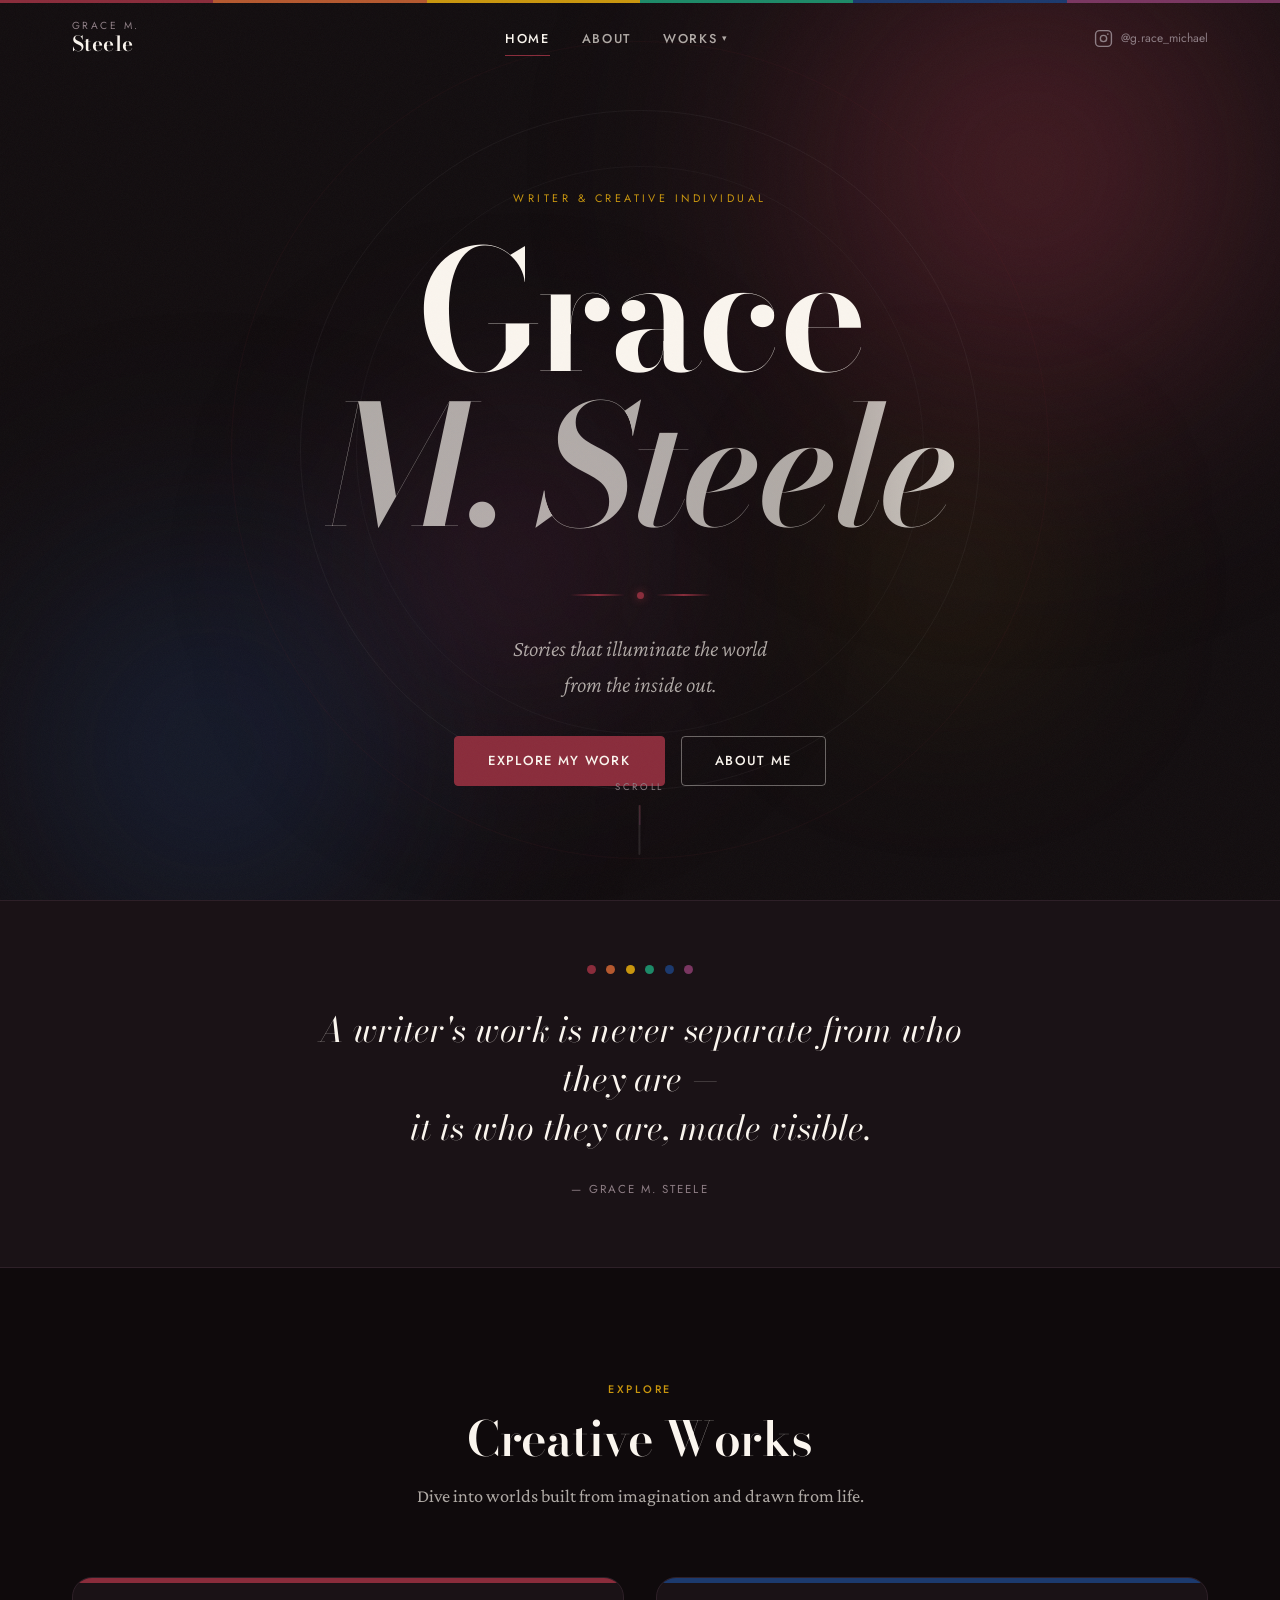
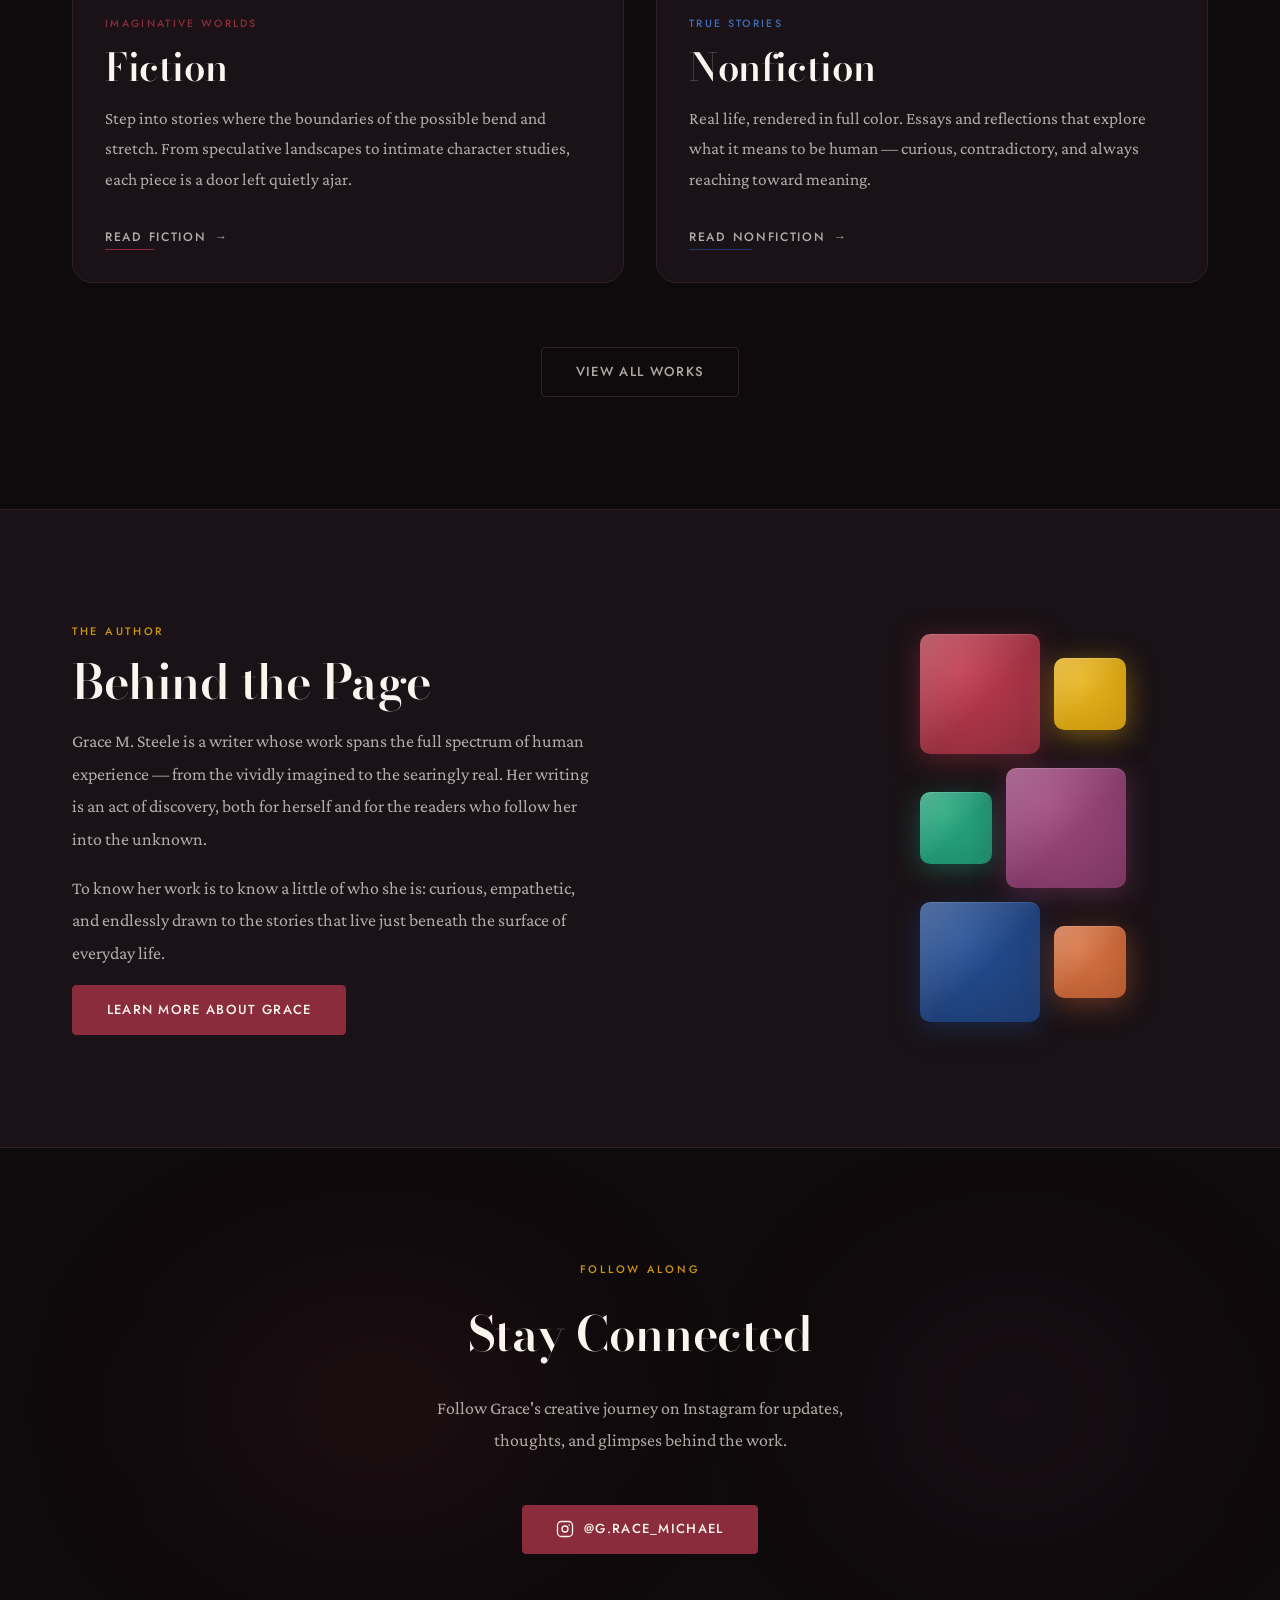
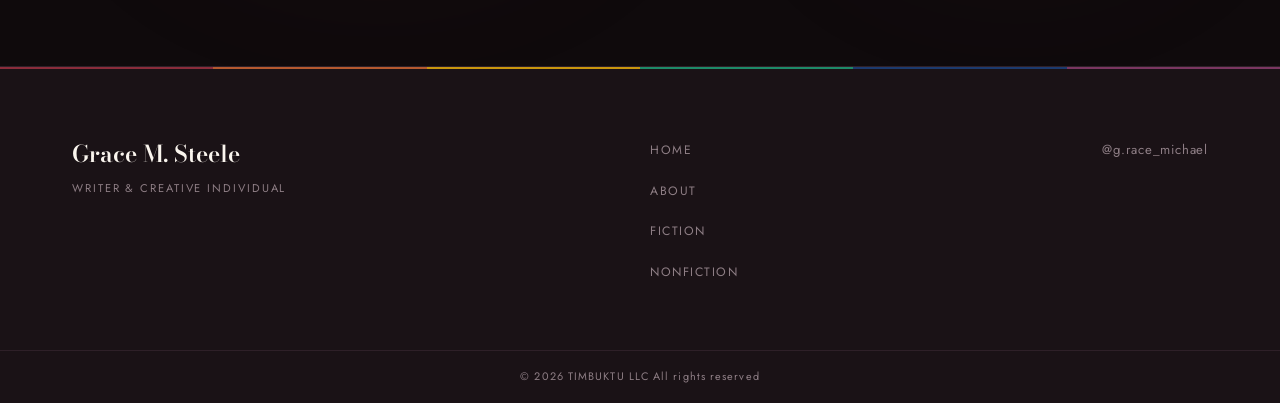
==== index.html @ aa3e2874 "Create color scheme and placeholder text" ====
<!DOCTYPE html>
<html lang="en">
<head>
  <meta charset="UTF-8">
  <meta name="viewport" content="width=device-width, initial-scale=1.0">
  <meta name="description" content="Grace M. Steele — Writer, creative individual, and storyteller. Explore fiction, nonfiction, and creative works.">
  <title>Grace M. Steele</title>

  <!-- ── Scrollbar removal (JS — per project spec) ──────────────── -->
  <script>
    (function () {
      var s = document.createElement('style');
      s.textContent =
        'html{-ms-overflow-style:none;scrollbar-width:none;overflow-y:scroll;}' +
        'html::-webkit-scrollbar{display:none;width:0;height:0;}';
      document.head.appendChild(s);
    }());
  </script>

  <!-- Google Fonts -->
  <link rel="preconnect" href="https://fonts.googleapis.com">
  <link rel="preconnect" href="https://fonts.gstatic.com" crossorigin>
  <link href="https://fonts.googleapis.com/css2?family=Bodoni+Moda:ital,opsz,wght@0,6..96,400;0,6..96,600;0,6..96,700;1,6..96,400;1,6..96,600&family=Crimson+Pro:ital,wght@0,300;0,400;0,600;1,300;1,400;1,600&family=Jost:wght@300;400;500;600&display=swap" rel="stylesheet">

  <!-- Stylesheet -->
  <link rel="stylesheet" href="assets/css/index.css">
</head>
<body>

  <!-- ============================================================
       PAGE-LEVEL DECORATIVE OVERLAYS
       ============================================================ -->

  <!-- Film grain — fixed, sits above all content at near-zero opacity -->
  <div class="site-grain" aria-hidden="true"></div>

  <!-- Six-stripe gem colour band pinned to top of viewport -->
  <div class="site-gem-band" aria-hidden="true">
    <span class="site-gem-band__stripe site-gem-band__stripe--wine"></span>
    <span class="site-gem-band__stripe site-gem-band__stripe--sienna"></span>
    <span class="site-gem-band__stripe site-gem-band__stripe--mustard"></span>
    <span class="site-gem-band__stripe site-gem-band__stripe--jade"></span>
    <span class="site-gem-band__stripe site-gem-band__stripe--navy"></span>
    <span class="site-gem-band__stripe site-gem-band__stripe--plum"></span>
  </div>


  <!-- ============================================================
       SITE HEADER / NAVIGATION
       ============================================================ -->
  <header class="site-header" id="site-header">
    <nav class="nav" id="main-nav" aria-label="Main navigation">

      <div class="nav__logo">
        <a href="index.html" class="nav__logo-link" aria-label="Grace M. Steele — Home">
          <span class="nav__logo-first">Grace M.</span>
          <span class="nav__logo-last">Steele</span>
        </a>
      </div>

      <ul class="nav__menu" id="nav-menu" role="list">

        <li class="nav__item">
          <a href="index.html" class="nav__link nav__link--active" aria-current="page">Home</a>
        </li>

        <li class="nav__item">
          <a href="pages/about.html" class="nav__link">About</a>
        </li>

        <li class="nav__item nav__item--has-dropdown">
          <a href="pages/portfolio.html" class="nav__link nav__link--has-arrow">
            Works
            <span class="nav__dropdown-caret" aria-hidden="true">&#9662;</span>
          </a>
          <ul class="nav__dropdown" id="nav-dropdown-works" role="list" aria-label="Works submenu">
            <li class="nav__dropdown-item">
              <a href="pages/portfolio/fiction.html" class="nav__dropdown-link">Fiction</a>
            </li>
            <li class="nav__dropdown-item">
              <a href="pages/portfolio/nonfiction.html" class="nav__dropdown-link">Nonfiction</a>
            </li>
          </ul>
        </li>

      </ul>

      <div class="nav__utility">
        <a href="https://instagram.com/g.race_michael"
           class="nav__social-link"
           target="_blank"
           rel="noopener noreferrer"
           aria-label="Follow Grace on Instagram">
          <svg class="nav__social-icon" xmlns="http://www.w3.org/2000/svg" viewBox="0 0 24 24" fill="none" stroke="currentColor" stroke-width="1.75" stroke-linecap="round" stroke-linejoin="round" aria-hidden="true" width="19" height="19">
            <rect x="2" y="2" width="20" height="20" rx="5" ry="5"/>
            <circle cx="12" cy="12" r="4"/>
            <circle cx="17.5" cy="6.5" r="1" fill="currentColor" stroke="none"/>
          </svg>
          <span class="nav__social-label">@g.race_michael</span>
        </a>
      </div>

    </nav>
  </header>


  <!-- ============================================================
       MAIN CONTENT
       ============================================================ -->
  <main class="site-main" id="site-main">


    <!-- ----------------------------------------------------------------
         HERO SECTION
         ---------------------------------------------------------------- -->
    <section class="hero" id="hero" aria-labelledby="hero-title">

      <!-- Atmospheric colour blobs — animated independently -->
      <div class="hero__blob hero__blob--wine"    aria-hidden="true"></div>
      <div class="hero__blob hero__blob--navy"    aria-hidden="true"></div>
      <div class="hero__blob hero__blob--plum"    aria-hidden="true"></div>
      <div class="hero__blob hero__blob--mustard" aria-hidden="true"></div>

      <!-- Concentric decorative ring -->
      <div class="hero__ring"  aria-hidden="true"></div>

      <!-- Noise texture overlay -->
      <div class="hero__noise" aria-hidden="true"></div>

      <!-- Content — staggered entrance animation -->
      <div class="hero__content">
        <p class="hero__eyebrow">Writer &amp; Creative Individual</p>

        <h1 class="hero__title" id="hero-title">
          <span class="hero__title-line hero__title-name">Grace</span>
          <span class="hero__title-line hero__title-initials"><em>M. Steele</em></span>
        </h1>

        <div class="hero__rule" aria-hidden="true">
          <span class="hero__rule-line"></span>
          <span class="hero__rule-gem"></span>
          <span class="hero__rule-line"></span>
        </div>

        <p class="hero__tagline">
          Stories that illuminate the world<br>
          from the inside&nbsp;out.
        </p>

        <div class="hero__cta-group">
          <a href="pages/portfolio.html" class="btn btn--primary">Explore My Work</a>
          <a href="pages/about.html"     class="btn btn--outline">About Me</a>
        </div>
      </div>

      <!-- Scroll indicator -->
      <div class="hero__scroll" aria-hidden="true">
        <span class="hero__scroll-label">Scroll</span>
        <div class="hero__scroll-track">
          <div class="hero__scroll-thumb"></div>
        </div>
      </div>

    </section>


    <!-- ----------------------------------------------------------------
         STATEMENT SECTION
         ---------------------------------------------------------------- -->
    <section class="section section--statement" id="section-statement" aria-labelledby="statement-quote">
      <div class="section__inner">

        <div class="statement__gem-row" aria-hidden="true">
          <span class="statement__gem statement__gem--wine"></span>
          <span class="statement__gem statement__gem--sienna"></span>
          <span class="statement__gem statement__gem--mustard"></span>
          <span class="statement__gem statement__gem--jade"></span>
          <span class="statement__gem statement__gem--navy"></span>
          <span class="statement__gem statement__gem--plum"></span>
        </div>

        <blockquote class="statement__quote" id="statement-quote">
          <p class="statement__quote-text">
            A writer's work is never separate from who they are —<br>
            it is who they are, made&nbsp;visible.
          </p>
          <cite class="statement__quote-cite">— Grace M. Steele</cite>
        </blockquote>

      </div>
    </section>


    <!-- ----------------------------------------------------------------
         FEATURED WORKS SECTION
         ---------------------------------------------------------------- -->
    <section class="section section--works" id="section-works" aria-labelledby="works-heading">
      <div class="section__inner">

        <header class="section__header">
          <span class="section__eyebrow">Explore</span>
          <h2 class="section__title" id="works-heading">Creative Works</h2>
          <p class="section__subtitle">
            Dive into worlds built from imagination and drawn from&nbsp;life.
          </p>
        </header>

        <div class="works__grid" id="works-grid">

          <article class="works__card works__card--fiction" id="works-card-fiction">
            <div class="works__card-color-bar" aria-hidden="true"></div>
            <div class="works__card-glow"      aria-hidden="true"></div>
            <div class="works__card-body">
              <span class="works__card-eyebrow">Imaginative Worlds</span>
              <h3 class="works__card-title">Fiction</h3>
              <p class="works__card-desc">
                Step into stories where the boundaries of the possible bend and stretch. From speculative landscapes to intimate character studies, each piece is a door left quietly&nbsp;ajar.
              </p>
              <a href="pages/portfolio/fiction.html" class="works__card-cta">
                Read Fiction <span class="works__card-arrow" aria-hidden="true">&rarr;</span>
              </a>
            </div>
          </article>

          <article class="works__card works__card--nonfiction" id="works-card-nonfiction">
            <div class="works__card-color-bar" aria-hidden="true"></div>
            <div class="works__card-glow"      aria-hidden="true"></div>
            <div class="works__card-body">
              <span class="works__card-eyebrow">True Stories</span>
              <h3 class="works__card-title">Nonfiction</h3>
              <p class="works__card-desc">
                Real life, rendered in full color. Essays and reflections that explore what it means to be human — curious, contradictory, and always reaching toward&nbsp;meaning.
              </p>
              <a href="pages/portfolio/nonfiction.html" class="works__card-cta">
                Read Nonfiction <span class="works__card-arrow" aria-hidden="true">&rarr;</span>
              </a>
            </div>
          </article>

        </div><!-- /.works__grid -->

        <div class="works__footer">
          <a href="pages/portfolio.html" class="btn btn--ghost">View All Works</a>
        </div>

      </div>
    </section>


    <!-- ----------------------------------------------------------------
         ABOUT PREVIEW SECTION
         ---------------------------------------------------------------- -->
    <section class="section section--about-preview" id="section-about-preview" aria-labelledby="about-preview-heading">
      <div class="section__inner section__inner--split">

        <div class="about-preview__text">
          <span class="section__eyebrow">The Author</span>
          <h2 class="section__title" id="about-preview-heading">Behind the&nbsp;Page</h2>
          <p class="about-preview__body">
            Grace M. Steele is a writer whose work spans the full spectrum of human experience — from the vividly imagined to the searingly real. Her writing is an act of discovery, both for herself and for the readers who follow her into the unknown.
          </p>
          <p class="about-preview__body">
            To know her work is to know a little of who she is: curious, empathetic, and endlessly drawn to the stories that live just beneath the surface of everyday&nbsp;life.
          </p>
          <a href="pages/about.html" class="btn btn--primary">Learn More About Grace</a>
        </div>

        <div class="about-preview__visual" aria-hidden="true">
          <div class="gem-mosaic" id="gem-mosaic">
            <div class="gem-mosaic__row">
              <div class="gem gem--wine    gem--large"></div>
              <div class="gem gem--mustard gem--small"></div>
            </div>
            <div class="gem-mosaic__row">
              <div class="gem gem--jade    gem--small"></div>
              <div class="gem gem--plum   gem--large"></div>
            </div>
            <div class="gem-mosaic__row">
              <div class="gem gem--navy   gem--large"></div>
              <div class="gem gem--sienna gem--small"></div>
            </div>
          </div>
        </div>

      </div>
    </section>


    <!-- ----------------------------------------------------------------
         CONNECT / SOCIAL SECTION
         ---------------------------------------------------------------- -->
    <section class="section section--connect" id="section-connect" aria-labelledby="connect-heading">

      <div class="connect__glow connect__glow--a" aria-hidden="true"></div>
      <div class="connect__glow connect__glow--b" aria-hidden="true"></div>

      <div class="section__inner section__inner--centered">
        <span class="section__eyebrow">Follow Along</span>
        <h2 class="section__title" id="connect-heading">Stay Connected</h2>
        <p class="connect__body">
          Follow Grace's creative journey on Instagram for updates, thoughts, and glimpses behind the work.
        </p>
        <a href="https://instagram.com/g.race_michael"
           class="btn btn--primary btn--with-icon"
           target="_blank"
           rel="noopener noreferrer">
          <svg class="btn__icon" xmlns="http://www.w3.org/2000/svg" viewBox="0 0 24 24" fill="none" stroke="currentColor" stroke-width="1.75" stroke-linecap="round" stroke-linejoin="round" aria-hidden="true" width="18" height="18">
            <rect x="2" y="2" width="20" height="20" rx="5" ry="5"/>
            <circle cx="12" cy="12" r="4"/>
            <circle cx="17.5" cy="6.5" r="1" fill="currentColor" stroke="none"/>
          </svg>
          @g.race_michael
        </a>
      </div>

    </section>


  </main><!-- /#site-main -->


  <!-- ============================================================
       SITE FOOTER
       ============================================================ -->
  <footer class="site-footer" id="site-footer">

    <!-- Mirrored gem band at footer top -->
    <div class="footer__gem-band" aria-hidden="true">
      <span class="footer__gem-stripe footer__gem-stripe--wine"></span>
      <span class="footer__gem-stripe footer__gem-stripe--sienna"></span>
      <span class="footer__gem-stripe footer__gem-stripe--mustard"></span>
      <span class="footer__gem-stripe footer__gem-stripe--jade"></span>
      <span class="footer__gem-stripe footer__gem-stripe--navy"></span>
      <span class="footer__gem-stripe footer__gem-stripe--plum"></span>
    </div>

    <div class="footer__inner">

      <div class="footer__brand">
        <p class="footer__name">Grace M. Steele</p>
        <p class="footer__descriptor">Writer &amp; Creative Individual</p>
      </div>

      <nav class="footer__nav" aria-label="Footer navigation">
        <ul class="footer__nav-list" role="list">
          <li class="footer__nav-item"><a href="index.html"                      class="footer__nav-link">Home</a></li>
          <li class="footer__nav-item"><a href="pages/about.html"                class="footer__nav-link">About</a></li>
          <li class="footer__nav-item"><a href="pages/portfolio/fiction.html"    class="footer__nav-link">Fiction</a></li>
          <li class="footer__nav-item"><a href="pages/portfolio/nonfiction.html" class="footer__nav-link">Nonfiction</a></li>
        </ul>
      </nav>

      <div class="footer__social">
        <a href="https://instagram.com/g.race_michael"
           class="footer__social-link"
           target="_blank"
           rel="noopener noreferrer"
           aria-label="Grace on Instagram">
          @g.race_michael
        </a>
      </div>

    </div><!-- /.footer__inner -->

    <div class="footer__bottom">
      <p class="footer__copyright">&copy; 2026 TIMBUKTU LLC All rights reserved</p>
    </div>

  </footer>


</body>
</html>
---- assets/css/index.css ----
/* ================================================================
   GRACE M. STEELE — index.css
   Enhanced Homepage Stylesheet
   ─────────────────────────────────────────────────────────────────
   Structure:
     1.  Animatable CSS Custom Properties (@property)
     2.  Design Tokens (variables)
     3.  Reset & Base
     4.  Text Selection
     5.  Typography Scale
     6.  Buttons
     7.  Layout Utilities
     8.  Site Grain Overlay
     9.  Site Gem Band
    10.  Site Header & Navigation
    11.  Hero Section
    12.  Statement Section
    13.  Works Section
    14.  About Preview Section
    15.  Gem Mosaic
    16.  Connect Section
    17.  Site Footer
    18.  ── KEYFRAMES ──
    19.  Scroll-Driven Animations (@supports)
    20.  Responsive
   ================================================================ */


/* ================================================================
   1. ANIMATABLE CSS CUSTOM PROPERTIES
   ================================================================ */

@property --shimmer-pos {
  syntax: '<percentage>';
  initial-value: -80%;
  inherits: false;
}

@property --rule-w {
  syntax: '<percentage>';
  initial-value: 0%;
  inherits: false;
}


/* ================================================================
   2. DESIGN TOKENS
   ================================================================ */

:root {

  /* ── Gem palette ──────────────────────────────── */
  --color-wine:    #8A2C3B;
  --color-sienna:  #B5592F;
  --color-mustard: #C9960E;
  --color-jade:    #1D8A68;
  --color-navy:    #1C3A6E;
  --color-plum:    #7A3661;

  /* Lighter tints for glow/shimmer uses */
  --color-wine-light:    rgba(138, 44,  59, 0.35);
  --color-navy-light:    rgba(28,  58, 110, 0.30);
  --color-plum-light:    rgba(122, 54,  97, 0.20);
  --color-mustard-light: rgba(201,150,  14, 0.18);

  /* ── Neutrals ─────────────────────────────────── */
  --color-bg:         #0F0A0C;
  --color-surface:    #1A1216;
  --color-surface-2:  #231820;
  --color-border:     #2E2028;
  --color-white:      #FAF5EE;
  --color-white-dim:  rgba(250, 245, 238, 0.68);
  --color-muted:      #8E7E85;

  /* ── Typography ───────────────────────────────── */
  --font-display: 'Bodoni Moda', Georgia, serif;
  --font-body:    'Crimson Pro', Georgia, serif;
  --font-ui:      'Jost', 'Helvetica Neue', sans-serif;

  /* ── Spacing ──────────────────────────────────── */
  --space-xs:  0.5rem;
  --space-sm:  1rem;
  --space-md:  2rem;
  --space-lg:  4rem;
  --space-xl:  7rem;

  /* ── Layout ───────────────────────────────────── */
  --max-width:       1200px;
  --gem-band-h:      3px;
  --header-height:   72px;
  --header-offset:   calc(var(--header-height) + var(--gem-band-h));

  /* ── Easing ───────────────────────────────────── */
  --ease-out-expo:  cubic-bezier(0.16, 1, 0.3, 1);
  --ease-in-out:    cubic-bezier(0.4, 0, 0.2, 1);
  --ease-spring:    cubic-bezier(0.34, 1.56, 0.64, 1);

  /* ── Transitions ──────────────────────────────── */
  --t-fast:   0.18s var(--ease-in-out);
  --t-base:   0.30s var(--ease-in-out);
  --t-slow:   0.50s var(--ease-out-expo);

  /* ── Radius ───────────────────────────────────── */
  --radius-sm: 4px;
  --radius-md: 10px;
  --radius-lg: 20px;
}


/* ================================================================
   3. RESET & BASE
   ================================================================ */

*,
*::before,
*::after {
  box-sizing: border-box;
  margin: 0;
  padding: 0;
}

html {
  font-size: 16px;
  scroll-behavior: smooth;
  -webkit-font-smoothing: antialiased;
  -moz-osx-font-smoothing: grayscale;
}

body {
  background-color: var(--color-bg);
  color: var(--color-white);
  font-family: var(--font-body);
  font-size: 1.15rem;
  line-height: 1.72;
  overflow-x: hidden;
}

img, svg { display: block; max-width: 100%; }
a        { color: inherit; text-decoration: none; }
ul, ol   { list-style: none; }

/* Global focus ring */
:focus-visible {
  outline: 2px solid var(--color-mustard);
  outline-offset: 3px;
  border-radius: var(--radius-sm);
}


/* ================================================================
   4. TEXT SELECTION
   ================================================================ */

::selection {
  background-color: var(--color-wine);
  color: var(--color-white);
}
::-moz-selection {
  background-color: var(--color-wine);
  color: var(--color-white);
}


/* ================================================================
   5. TYPOGRAPHY SCALE
   ================================================================ */

h1, h2, h3, h4 {
  font-family: var(--font-display);
  font-weight: 600;
  line-height: 1.1;
  letter-spacing: -0.01em;
}

p { font-family: var(--font-body); line-height: 1.78; }
em, i { font-style: italic; }
cite  { font-style: normal; }


/* ================================================================
   6. BUTTONS
   ================================================================ */

.btn {
  display: inline-flex;
  align-items: center;
  gap: var(--space-xs);
  padding: 0.78rem 2.1rem;
  font-family: var(--font-ui);
  font-size: 0.82rem;
  font-weight: 500;
  letter-spacing: 0.1em;
  text-transform: uppercase;
  border: 1.5px solid transparent;
  border-radius: var(--radius-sm);
  position: relative;
  overflow: hidden;
  cursor: pointer;
  transition:
    background-color var(--t-fast),
    border-color     var(--t-fast),
    color            var(--t-fast),
    transform        var(--t-fast),
    box-shadow       var(--t-base);
}

/* Shimmer sweep on all buttons */
.btn::after {
  content: '';
  position: absolute;
  inset: 0;
  background: linear-gradient(
    105deg,
    transparent 35%,
    rgba(255, 255, 255, 0.14) 50%,
    transparent 65%
  );
  transform: translateX(-100%);
  transition: transform 0.55s var(--ease-out-expo);
}

.btn:hover::after { transform: translateX(100%); }
.btn:hover        { transform: translateY(-2px); }

/* Primary */
.btn--primary {
  background-color: var(--color-wine);
  border-color:     var(--color-wine);
  color:            var(--color-white);
}
.btn--primary:hover {
  background-color: #a0333f;
  border-color:     #a0333f;
  box-shadow: 0 8px 28px rgba(138, 44, 59, 0.55), 0 0 0 1px rgba(138,44,59,0.2);
}

/* Outline */
.btn--outline {
  background-color: transparent;
  border-color:     rgba(250, 245, 238, 0.38);
  color:            var(--color-white);
}
.btn--outline:hover {
  background-color: rgba(250, 245, 238, 0.06);
  border-color:     var(--color-white);
  box-shadow: 0 0 0 1px rgba(250,245,238,0.1);
}

/* Ghost */
.btn--ghost {
  background-color: transparent;
  border-color:     var(--color-border);
  color:            var(--color-white-dim);
}
.btn--ghost:hover {
  border-color:     var(--color-muted);
  color:            var(--color-white);
  background-color: rgba(250, 245, 238, 0.03);
}

.btn--with-icon { gap: 0.6rem; }
.btn__icon      { flex-shrink: 0; }


/* ================================================================
   7. LAYOUT UTILITIES
   ================================================================ */

.section        { padding: var(--space-xl) 0; }
.section__inner {
  width: 100%;
  max-width: var(--max-width);
  margin: 0 auto;
  padding: 0 var(--space-md);
}

.section__inner--split {
  display: flex;
  flex-direction: row;
  align-items: center;
  gap: var(--space-lg);
}

.section__inner--centered {
  display: flex;
  flex-direction: column;
  align-items: center;
  text-align: center;
}

.section__header {
  display: flex;
  flex-direction: column;
  align-items: center;
  text-align: center;
  margin-bottom: var(--space-lg);
}

.section__eyebrow {
  display: block;
  font-family: var(--font-ui);
  font-size: 0.68rem;
  font-weight: 500;
  letter-spacing: 0.25em;
  text-transform: uppercase;
  color: var(--color-mustard);
  margin-bottom: 0.85rem;
}

.section__title {
  font-family: var(--font-display);
  font-size: clamp(2rem, 4vw, 3rem);
  font-weight: 600;
  color: var(--color-white);
  margin-bottom: var(--space-sm);
}

.section__subtitle {
  font-family: var(--font-body);
  font-size: 1.15rem;
  color: var(--color-white-dim);
  max-width: 48ch;
  line-height: 1.7;
}


/* ================================================================
   8. SITE GRAIN OVERLAY
   ================================================================ */

.site-grain {
  position: fixed;
  inset: 0;
  z-index: 9999;
  pointer-events: none;
  background-image: url("data:image/svg+xml,%3Csvg viewBox='0 0 256 256' xmlns='http://www.w3.org/2000/svg'%3E%3Cfilter id='n'%3E%3CfeTurbulence type='fractalNoise' baseFrequency='0.85' numOctaves='4' stitchTiles='stitch'/%3E%3C/filter%3E%3Crect width='100%25' height='100%25' filter='url(%23n)' opacity='1'/%3E%3C/svg%3E");
  background-size: 200px 200px;
  opacity: 0.028;
  animation: grain-shift 0.12s steps(1) infinite;
}

@keyframes grain-shift {
  0%  { background-position: 0px   0px;   }
  10% { background-position: -50px -80px; }
  20% { background-position: 40px  -30px; }
  30% { background-position: -30px 60px;  }
  40% { background-position: 70px  40px;  }
  50% { background-position: -60px 20px;  }
  60% { background-position: 30px  -70px; }
  70% { background-position: -20px 80px;  }
  80% { background-position: 50px  -10px; }
  90% { background-position: -40px -50px; }
}


/* ================================================================
   9. SITE GEM BAND
   ================================================================ */

.site-gem-band {
  position: fixed;
  top: 0;
  left: 0;
  right: 0;
  height: var(--gem-band-h);
  display: flex;
  flex-direction: row;
  z-index: 1000;
  overflow: hidden;
}

.site-gem-band__stripe {
  display: block;
  flex: 1 1 0;
  height: 100%;
  transition: flex var(--t-base);
}

/* Each stripe brightens in turn via staggered animation */
.site-gem-band__stripe--wine    { background-color: var(--color-wine);    animation: stripe-pulse 9s ease-in-out 0.0s infinite; }
.site-gem-band__stripe--sienna  { background-color: var(--color-sienna);  animation: stripe-pulse 9s ease-in-out 1.5s infinite; }
.site-gem-band__stripe--mustard { background-color: var(--color-mustard); animation: stripe-pulse 9s ease-in-out 3.0s infinite; }
.site-gem-band__stripe--jade    { background-color: var(--color-jade);    animation: stripe-pulse 9s ease-in-out 4.5s infinite; }
.site-gem-band__stripe--navy    { background-color: var(--color-navy);    animation: stripe-pulse 9s ease-in-out 6.0s infinite; }
.site-gem-band__stripe--plum    { background-color: var(--color-plum);    animation: stripe-pulse 9s ease-in-out 7.5s infinite; }

@keyframes stripe-pulse {
  0%, 60%, 100% { filter: brightness(1);   flex-grow: 1;   }
  30%            { filter: brightness(1.7); flex-grow: 1.4; }
}


/* ================================================================
   10. SITE HEADER & NAVIGATION
   ================================================================ */

.site-header {
  position: fixed;
  top: var(--gem-band-h);
  left: 0;
  right: 0;
  z-index: 900;
  height: var(--header-height);
  /* Starts transparent — fills in on scroll via scroll-driven animation */
  background-color: transparent;
  border-bottom: 1px solid transparent;
  transition:
    background-color var(--t-base),
    border-color     var(--t-base),
    backdrop-filter  var(--t-base);
}

/* ── Nav flex container ─────────────── */
.nav {
  display: flex;
  flex-direction: row;
  align-items: center;
  justify-content: space-between;
  height: 100%;
  max-width: var(--max-width);
  margin: 0 auto;
  padding: 0 var(--space-md);
  gap: var(--space-md);
}

/* ── Logo ───────────────────────────── */
.nav__logo      { flex-shrink: 0; }
.nav__logo-link {
  display: flex;
  flex-direction: column;
  line-height: 1.2;
}

.nav__logo-first {
  font-family: var(--font-ui);
  font-size: 0.64rem;
  font-weight: 400;
  letter-spacing: 0.24em;
  text-transform: uppercase;
  color: var(--color-muted);
  transition: color var(--t-fast);
}

.nav__logo-last {
  font-family: var(--font-display);
  font-size: 1.3rem;
  font-weight: 600;
  color: var(--color-white);
  letter-spacing: 0.02em;
  transition: color var(--t-fast);
}

.nav__logo-link:hover .nav__logo-first,
.nav__logo-link:hover .nav__logo-last {
  color: var(--color-wine);
}

/* ── Menu ───────────────────────────── */
.nav__menu {
  display: flex;
  flex-direction: row;
  align-items: center;
  gap: var(--space-md);
}

.nav__item { position: relative; }

.nav__link {
  display: flex;
  align-items: center;
  gap: 0.3rem;
  font-family: var(--font-ui);
  font-size: 0.8rem;
  font-weight: 500;
  letter-spacing: 0.13em;
  text-transform: uppercase;
  color: var(--color-white-dim);
  padding: 0.3rem 0;
  position: relative;
  transition: color var(--t-fast);
}

/* Animated underline using ::after */
.nav__link::after {
  content: '';
  position: absolute;
  bottom: -2px;
  left: 0;
  right: 0;
  height: 1.5px;
  background-color: var(--color-wine);
  transform: scaleX(0);
  transform-origin: left center;
  transition: transform var(--t-base) var(--ease-out-expo);
}

.nav__link:hover,
.nav__link--active {
  color: var(--color-white);
}

.nav__link:hover::after,
.nav__link--active::after {
  transform: scaleX(1);
}

/* Dropdown caret */
.nav__dropdown-caret {
  font-size: 0.55rem;
  line-height: 1;
  transition: transform var(--t-base) var(--ease-out-expo);
}
.nav__item--has-dropdown:hover .nav__dropdown-caret { transform: scaleY(-1); }

/* ── Dropdown panel ─────────────────── */
.nav__dropdown {
  position: absolute;
  top: calc(100% + 14px);
  left: 50%;
  transform: translateX(-50%) translateY(-8px);
  min-width: 165px;
  background-color: rgba(26, 18, 22, 0.96);
  border: 1px solid var(--color-border);
  border-radius: var(--radius-md);
  padding: 0.5rem 0;
  opacity: 0;
  visibility: hidden;
  backdrop-filter: blur(16px);
  -webkit-backdrop-filter: blur(16px);
  box-shadow: 0 12px 40px rgba(0, 0, 0, 0.6), 0 0 0 1px rgba(250,245,238,0.04);
  transition:
    opacity    var(--t-base),
    visibility var(--t-base),
    transform  var(--t-base) var(--ease-out-expo);
}

/* Arrow pointer on dropdown */
.nav__dropdown::before {
  content: '';
  position: absolute;
  top: -5px;
  left: 50%;
  transform: translateX(-50%) rotate(45deg);
  width: 8px;
  height: 8px;
  background-color: rgba(26, 18, 22, 0.96);
  border-top: 1px solid var(--color-border);
  border-left: 1px solid var(--color-border);
}

.nav__item--has-dropdown:hover .nav__dropdown,
.nav__item--has-dropdown:focus-within .nav__dropdown {
  opacity: 1;
  visibility: visible;
  transform: translateX(-50%) translateY(0);
}

.nav__dropdown-link {
  display: block;
  padding: 0.58rem 1.3rem;
  font-family: var(--font-ui);
  font-size: 0.78rem;
  font-weight: 400;
  letter-spacing: 0.12em;
  text-transform: uppercase;
  color: var(--color-white-dim);
  transition: color var(--t-fast), padding-left var(--t-fast);
}

.nav__dropdown-link:hover {
  color: var(--color-white);
  padding-left: 1.6rem;
}

/* ── Social link ────────────────────── */
.nav__utility   { flex-shrink: 0; }
.nav__social-link {
  display: flex;
  align-items: center;
  gap: 0.5rem;
  font-family: var(--font-ui);
  font-size: 0.75rem;
  color: var(--color-muted);
  transition: color var(--t-fast);
}
.nav__social-link:hover { color: var(--color-white); }


/* ================================================================
   11. HERO SECTION
   ================================================================ */

.hero {
  position: relative;
  display: flex;
  flex-direction: column;
  align-items: center;
  justify-content: center;
  min-height: 100vh;
  padding-top: var(--header-offset);
  overflow: hidden;
  background-color: var(--color-bg);
}

/* ── Atmospheric blobs ──────────────── */
.hero__blob {
  position: absolute;
  border-radius: 50%;
  filter: blur(100px);
  pointer-events: none;
  will-change: transform, opacity;
}

.hero__blob--wine {
  width: 700px;
  height: 700px;
  background: radial-gradient(circle, rgba(138,44,59,0.55) 0%, transparent 70%);
  top: -180px;
  right: -100px;
  animation: blob-float-a 18s ease-in-out infinite;
}

.hero__blob--navy {
  width: 580px;
  height: 580px;
  background: radial-gradient(circle, rgba(28,58,110,0.45) 0%, transparent 70%);
  bottom: -140px;
  left: -80px;
  animation: blob-float-b 22s ease-in-out infinite;
}

.hero__blob--plum {
  width: 400px;
  height: 400px;
  background: radial-gradient(circle, rgba(122,54,97,0.35) 0%, transparent 70%);
  top: 40%;
  left: 25%;
  animation: blob-float-c 16s ease-in-out infinite;
}

.hero__blob--mustard {
  width: 280px;
  height: 280px;
  background: radial-gradient(circle, rgba(201,150,14,0.22) 0%, transparent 70%);
  bottom: 20%;
  right: 15%;
  animation: blob-float-d 14s ease-in-out 4s infinite;
}

/* ── Concentric ring ────────────────── */
.hero__ring {
  position: absolute;
  width: 680px;
  height: 680px;
  border-radius: 50%;
  border: 1px solid rgba(250, 245, 238, 0.045);
  top: 50%;
  left: 50%;
  transform: translate(-50%, -50%);
  animation: ring-slow-spin 60s linear infinite;
  pointer-events: none;
}

.hero__ring::before {
  content: '';
  position: absolute;
  inset: 55px;
  border-radius: 50%;
  border: 1px solid rgba(250, 245, 238, 0.03);
}

.hero__ring::after {
  content: '';
  position: absolute;
  inset: -70px;
  border-radius: 50%;
  border: 1px solid rgba(138, 44, 59, 0.08);
  animation: ring-slow-spin 90s linear reverse infinite;
}

/* ── Noise texture ──────────────────── */
.hero__noise {
  position: absolute;
  inset: 0;
  background-image: url("data:image/svg+xml,%3Csvg viewBox='0 0 200 200' xmlns='http://www.w3.org/2000/svg'%3E%3Cfilter id='n'%3E%3CfeTurbulence type='fractalNoise' baseFrequency='0.9' numOctaves='4' stitchTiles='stitch'/%3E%3C/filter%3E%3Crect width='100%25' height='100%25' filter='url(%23n)' opacity='1'/%3E%3C/svg%3E");
  background-size: 180px 180px;
  opacity: 0.05;
  pointer-events: none;
}

/* ── Hero content ───────────────────── */
.hero__content {
  position: relative;
  z-index: 2;
  display: flex;
  flex-direction: column;
  align-items: center;
  text-align: center;
  padding: var(--space-md);
  max-width: 920px;
}

/* Staggered entrance — each child starts hidden, animates in */
.hero__eyebrow {
  font-family: var(--font-ui);
  font-size: 0.68rem;
  font-weight: 400;
  letter-spacing: 0.32em;
  text-transform: uppercase;
  color: var(--color-mustard);
  margin-bottom: 1.6rem;
  opacity: 0;
  animation: fade-up 0.9s var(--ease-out-expo) 0.2s forwards;
}

.hero__title {
  font-family: var(--font-display);
  font-size: clamp(5rem, 13vw, 11rem);
  font-weight: 600;
  line-height: 0.93;
  letter-spacing: -0.025em;
  margin-bottom: var(--space-sm);
}

.hero__title-name {
  display: block;
  color: var(--color-white);
  opacity: 0;
  animation: fade-up 1s var(--ease-out-expo) 0.55s forwards;
}

.hero__title-initials {
  display: block;
  opacity: 0;
  animation: fade-up 1s var(--ease-out-expo) 0.78s forwards;
}

/* Shimmer gradient on italic "M. Steele" */
.hero__title-initials em {
  font-style: italic;
  background: linear-gradient(
    90deg,
    var(--color-white-dim) 0%,
    var(--color-white-dim) 30%,
    var(--color-white) 44%,
    #eedbb8 50%,
    var(--color-white) 56%,
    var(--color-white-dim) 70%,
    var(--color-white-dim) 100%
  );
  background-size: 280% auto;
  -webkit-background-clip: text;
  background-clip: text;
  -webkit-text-fill-color: transparent;
  animation:
    fade-up     1s   var(--ease-out-expo) 0.78s forwards,
    text-shimmer 6s  ease-in-out          2.5s  infinite;
}

/* ── Hero rule ──────────────────────── */
.hero__rule {
  display: flex;
  flex-direction: row;
  align-items: center;
  gap: 0.75rem;
  margin: var(--space-md) auto;
  opacity: 0;
  animation: fade-in 0.8s var(--ease-out-expo) 1.1s forwards;
}

.hero__rule-line {
  display: block;
  height: 1.5px;
  width: 0;
  background: linear-gradient(90deg, transparent, var(--color-wine), transparent);
  border-radius: 99px;
  animation: rule-expand 0.9s var(--ease-out-expo) 1.2s forwards;
}

.hero__rule-gem {
  display: block;
  width: 7px;
  height: 7px;
  border-radius: 50%;
  background-color: var(--color-wine);
  flex-shrink: 0;
  box-shadow: 0 0 8px rgba(138,44,59,0.8);
  animation: gem-dot-pulse 3s ease-in-out 2s infinite;
}

/* ── Tagline ────────────────────────── */
.hero__tagline {
  font-family: var(--font-body);
  font-size: clamp(1.1rem, 2.2vw, 1.4rem);
  font-weight: 300;
  font-style: italic;
  color: var(--color-white-dim);
  line-height: 1.65;
  margin-bottom: var(--space-md);
  opacity: 0;
  animation: fade-up 0.9s var(--ease-out-expo) 1.4s forwards;
}

/* ── CTA group ──────────────────────── */
.hero__cta-group {
  display: flex;
  flex-direction: row;
  align-items: center;
  justify-content: center;
  gap: var(--space-sm);
  flex-wrap: wrap;
  opacity: 0;
  animation: fade-up 0.9s var(--ease-out-expo) 1.7s forwards;
}

/* ── Scroll indicator ───────────────── */
.hero__scroll {
  position: absolute;
  bottom: 2.8rem;
  left: 50%;
  transform: translateX(-50%);
  display: flex;
  flex-direction: column;
  align-items: center;
  gap: 0.6rem;
  z-index: 2;
  opacity: 0;
  animation: fade-in 1s ease 2.4s forwards;
}

.hero__scroll-label {
  font-family: var(--font-ui);
  font-size: 0.6rem;
  font-weight: 400;
  letter-spacing: 0.28em;
  text-transform: uppercase;
  color: var(--color-muted);
}

.hero__scroll-track {
  width: 1.5px;
  height: 50px;
  background-color: rgba(250, 245, 238, 0.1);
  border-radius: 99px;
  overflow: hidden;
  position: relative;
}

.hero__scroll-thumb {
  position: absolute;
  top: 0;
  left: 0;
  right: 0;
  height: 40%;
  background: linear-gradient(to bottom, var(--color-wine), var(--color-plum));
  border-radius: 99px;
  animation: scroll-travel 2.2s var(--ease-in-out) infinite;
}

@keyframes scroll-travel {
  0%   { top: -40%; opacity: 0; }
  20%  { opacity: 1; }
  80%  { opacity: 1; }
  100% { top: 100%;  opacity: 0; }
}


/* ================================================================
   12. STATEMENT SECTION
   ================================================================ */

.section--statement {
  background-color: var(--color-surface);
  border-top:    1px solid var(--color-border);
  border-bottom: 1px solid var(--color-border);
  padding: var(--space-lg) 0;
}

.section--statement .section__inner {
  display: flex;
  flex-direction: column;
  align-items: center;
  text-align: center;
  gap: var(--space-md);
}

/* Gem dot row */
.statement__gem-row {
  display: flex;
  flex-direction: row;
  align-items: center;
  justify-content: center;
  gap: 0.65rem;
}

.statement__gem {
  display: block;
  width: 9px;
  height: 9px;
  border-radius: 50%;
  animation: gem-wave-pulse 3.6s ease-in-out infinite;
}

/* Staggered wave across all six dots */
.statement__gem:nth-child(1) { background-color: var(--color-wine);    animation-delay: 0.0s; }
.statement__gem:nth-child(2) { background-color: var(--color-sienna);  animation-delay: 0.3s; }
.statement__gem:nth-child(3) { background-color: var(--color-mustard); animation-delay: 0.6s; }
.statement__gem:nth-child(4) { background-color: var(--color-jade);    animation-delay: 0.9s; }
.statement__gem:nth-child(5) { background-color: var(--color-navy);    animation-delay: 1.2s; }
.statement__gem:nth-child(6) { background-color: var(--color-plum);    animation-delay: 1.5s; }

@keyframes gem-wave-pulse {
  0%, 70%, 100% { transform: scale(1) translateY(0); opacity: 0.7; }
  35%            { transform: scale(1.6) translateY(-3px); opacity: 1; box-shadow: 0 0 12px currentColor; }
}

/* Quote */
.statement__quote     { max-width: 700px; }
.statement__quote-text {
  font-family: var(--font-display);
  font-size: clamp(1.45rem, 3vw, 2.15rem);
  font-style: italic;
  font-weight: 400;
  line-height: 1.42;
  color: var(--color-white);
  margin-bottom: 1.2rem;
}

.statement__quote-cite {
  font-family: var(--font-ui);
  font-size: 0.72rem;
  font-weight: 400;
  letter-spacing: 0.18em;
  text-transform: uppercase;
  color: var(--color-muted);
}


/* ================================================================
   13. WORKS SECTION
   ================================================================ */

.section--works { background-color: var(--color-bg); }

/* Cards grid */
.works__grid {
  display: flex;
  flex-direction: row;
  align-items: stretch;
  gap: var(--space-md);
  width: 100%;
}

/* ── Single card ─────────────────────── */
.works__card {
  display: flex;
  flex-direction: column;
  flex: 1 1 0;
  border: 1px solid var(--color-border);
  border-radius: var(--radius-lg);
  overflow: hidden;
  background-color: var(--color-surface);
  position: relative;
  isolation: isolate;
  transition:
    transform    var(--t-base) var(--ease-out-expo),
    border-color var(--t-base),
    box-shadow   var(--t-base);
}

/* Gradient glow — fades in on hover */
.works__card-glow {
  position: absolute;
  inset: 0;
  border-radius: inherit;
  opacity: 0;
  pointer-events: none;
  transition: opacity var(--t-slow);
  z-index: 0;
}

.works__card--fiction    .works__card-glow {
  background: radial-gradient(ellipse at 50% -10%, rgba(138,44,59,0.22) 0%, transparent 65%);
}
.works__card--nonfiction .works__card-glow {
  background: radial-gradient(ellipse at 50% -10%, rgba(28,58,110,0.28) 0%, transparent 65%);
}

.works__card:hover {
  transform: translateY(-6px);
  border-color: rgba(250, 245, 238, 0.1);
}
.works__card:hover .works__card-glow {
  opacity: 1;
}

.works__card--fiction:hover {
  box-shadow: 0 20px 60px rgba(138, 44, 59, 0.35), 0 0 0 1px rgba(138,44,59,0.18);
}
.works__card--nonfiction:hover {
  box-shadow: 0 20px 60px rgba(28, 58, 110, 0.4), 0 0 0 1px rgba(28,58,110,0.18);
}

/* Colour bar with shine sweep */
.works__card-color-bar {
  height: 5px;
  flex-shrink: 0;
  position: relative;
  overflow: hidden;
  z-index: 1;
  transition: height var(--t-base) var(--ease-out-expo);
}

.works__card--fiction    .works__card-color-bar { background-color: var(--color-wine); }
.works__card--nonfiction .works__card-color-bar { background-color: var(--color-navy); }

/* Shine sweep on bar */
.works__card-color-bar::after {
  content: '';
  position: absolute;
  inset: 0;
  background: linear-gradient(90deg, transparent 0%, rgba(255,255,255,0.4) 50%, transparent 100%);
  transform: translateX(-150%);
  transition: transform 0.7s var(--ease-out-expo);
}

.works__card:hover .works__card-color-bar          { height: 8px; }
.works__card:hover .works__card-color-bar::after    { transform: translateX(150%); }

/* Card body */
.works__card-body {
  display: flex;
  flex-direction: column;
  flex: 1;
  padding: var(--space-md);
  gap: 0;
  position: relative;
  z-index: 1;
}

.works__card-eyebrow {
  font-family: var(--font-ui);
  font-size: 0.66rem;
  font-weight: 500;
  letter-spacing: 0.22em;
  text-transform: uppercase;
  margin-bottom: 0.8rem;
}
.works__card--fiction    .works__card-eyebrow { color: var(--color-wine);   }
.works__card--nonfiction .works__card-eyebrow { color: #3d6eb8;             }

.works__card-title {
  font-family: var(--font-display);
  font-size: clamp(1.7rem, 3vw, 2.5rem);
  font-weight: 600;
  color: var(--color-white);
  margin-bottom: var(--space-sm);
}

.works__card-desc {
  font-family: var(--font-body);
  font-size: 1.08rem;
  color: var(--color-white-dim);
  line-height: 1.76;
  margin-bottom: var(--space-md);
  flex: 1;
}

/* CTA link with animated arrow */
.works__card-cta {
  display: inline-flex;
  align-items: center;
  gap: 0.5rem;
  font-family: var(--font-ui);
  font-size: 0.76rem;
  font-weight: 500;
  letter-spacing: 0.14em;
  text-transform: uppercase;
  color: var(--color-white-dim);
  align-self: flex-start;
  position: relative;
  padding-bottom: 2px;
}

.works__card-cta::after {
  content: '';
  position: absolute;
  bottom: 0;
  left: 0;
  right: 0;
  height: 1px;
  transform: scaleX(0.4);
  transform-origin: left;
  transition: transform var(--t-base) var(--ease-out-expo);
}

.works__card--fiction    .works__card-cta::after { background-color: var(--color-wine); }
.works__card--nonfiction .works__card-cta::after { background-color: var(--color-navy); }

.works__card:hover .works__card-cta {
  color: var(--color-white);
}
.works__card:hover .works__card-cta::after {
  transform: scaleX(1);
}

.works__card-arrow {
  display: inline-block;
  transition: transform var(--t-base) var(--ease-spring);
}
.works__card:hover .works__card-arrow { transform: translateX(5px); }

.works__footer {
  display: flex;
  justify-content: center;
  margin-top: var(--space-lg);
}


/* ================================================================
   14. ABOUT PREVIEW SECTION
   ================================================================ */

.section--about-preview {
  background-color: var(--color-surface);
  border-top: 1px solid var(--color-border);
}

.about-preview__text {
  display: flex;
  flex-direction: column;
  align-items: flex-start;
  gap: var(--space-sm);
  flex: 1 1 0;
}

.about-preview__text .section__eyebrow,
.about-preview__text .section__title { margin-bottom: 0; }

.about-preview__body {
  font-family: var(--font-body);
  font-size: 1.12rem;
  color: var(--color-white-dim);
  line-height: 1.82;
  max-width: 52ch;
}

/* Visual column */
.about-preview__visual {
  flex: 0 0 370px;
  display: flex;
  align-items: center;
  justify-content: center;
}


/* ================================================================
   15. GEM MOSAIC
   ================================================================ */

.gem-mosaic {
  display: flex;
  flex-direction: column;
  gap: 14px;
}

.gem-mosaic__row {
  display: flex;
  flex-direction: row;
  align-items: center;
  gap: 14px;
}

/* Base gem tile */
.gem {
  border-radius: var(--radius-md);
  position: relative;
  overflow: hidden;
  transition:
    transform  var(--t-slow) var(--ease-spring),
    box-shadow var(--t-base);
  will-change: transform;
}

/* Inner shine overlay */
.gem::after {
  content: '';
  position: absolute;
  inset: 0;
  background: linear-gradient(
    135deg,
    rgba(255,255,255,0.22) 0%,
    transparent 55%
  );
  border-radius: inherit;
  pointer-events: none;
}

.gem--large { width: 120px; height: 120px; }
.gem--small { width:  72px; height:  72px; }

/* Gem colours */
.gem--wine    { background: radial-gradient(circle at 35% 30%, #c03a4e, var(--color-wine));    box-shadow: 0 6px 28px rgba(138,44,59,0.55),  inset 0 1px 0 rgba(255,255,255,0.12); }
.gem--sienna  { background: radial-gradient(circle at 35% 30%, #d87545, var(--color-sienna));  box-shadow: 0 6px 28px rgba(181,89,47,0.50),  inset 0 1px 0 rgba(255,255,255,0.12); }
.gem--mustard { background: radial-gradient(circle at 35% 30%, #e8b520, var(--color-mustard)); box-shadow: 0 6px 28px rgba(201,150,14,0.55), inset 0 1px 0 rgba(255,255,255,0.15); }
.gem--jade    { background: radial-gradient(circle at 35% 30%, #28a87e, var(--color-jade));    box-shadow: 0 6px 28px rgba(29,138,104,0.50), inset 0 1px 0 rgba(255,255,255,0.12); }
.gem--navy    { background: radial-gradient(circle at 35% 30%, #254f96, var(--color-navy));    box-shadow: 0 6px 28px rgba(28,58,110,0.55),  inset 0 1px 0 rgba(255,255,255,0.1);  }
.gem--plum    { background: radial-gradient(circle at 35% 30%, #a04880, var(--color-plum));    box-shadow: 0 6px 28px rgba(122,54,97,0.55),  inset 0 1px 0 rgba(255,255,255,0.12); }

/* Each gem floats independently — varied duration + delay */
.gem-mosaic__row:nth-child(1) .gem:nth-child(1) { animation: gem-float-a 5.0s ease-in-out 0.0s infinite; }
.gem-mosaic__row:nth-child(1) .gem:nth-child(2) { animation: gem-float-b 4.3s ease-in-out 0.9s infinite; }
.gem-mosaic__row:nth-child(2) .gem:nth-child(1) { animation: gem-float-a 5.6s ease-in-out 1.6s infinite; }
.gem-mosaic__row:nth-child(2) .gem:nth-child(2) { animation: gem-float-b 4.8s ease-in-out 0.4s infinite; }
.gem-mosaic__row:nth-child(3) .gem:nth-child(1) { animation: gem-float-a 4.5s ease-in-out 1.2s infinite; }
.gem-mosaic__row:nth-child(3) .gem:nth-child(2) { animation: gem-float-b 5.3s ease-in-out 2.1s infinite; }

.gem:hover {
  transform: scale(1.1) translateY(-4px) !important;
  box-shadow: 0 14px 40px rgba(0,0,0,0.45) !important;
  animation-play-state: paused !important;
}


/* ================================================================
   16. CONNECT SECTION
   ================================================================ */

.section--connect {
  background-color: var(--color-bg);
  border-top: 1px solid var(--color-border);
  position: relative;
  overflow: hidden;
}

.section--connect .section__inner { gap: var(--space-sm); position: relative; z-index: 1; }

/* Two background glows that breathe back and forth */
.connect__glow {
  position: absolute;
  border-radius: 50%;
  pointer-events: none;
  filter: blur(90px);
}

.connect__glow--a {
  width: 500px;
  height: 300px;
  background: radial-gradient(ellipse, rgba(138,44,59,0.22) 0%, transparent 70%);
  top: 50%;
  left: 10%;
  transform: translateY(-50%);
  animation: glow-breathe-a 9s ease-in-out infinite;
}

.connect__glow--b {
  width: 400px;
  height: 300px;
  background: radial-gradient(ellipse, rgba(122,54,97,0.2) 0%, transparent 70%);
  top: 50%;
  right: 5%;
  transform: translateY(-50%);
  animation: glow-breathe-b 9s ease-in-out infinite;
}

@keyframes glow-breathe-a {
  0%, 100% { opacity: 0.5; transform: translateY(-50%) scale(1);    }
  50%       { opacity: 1;   transform: translateY(-55%) scale(1.15); }
}
@keyframes glow-breathe-b {
  0%, 100% { opacity: 1;   transform: translateY(-50%) scale(1);    }
  50%       { opacity: 0.4; transform: translateY(-45%) scale(0.9);  }
}

.connect__body {
  font-family: var(--font-body);
  font-size: 1.12rem;
  color: var(--color-white-dim);
  max-width: 44ch;
  text-align: center;
  margin-bottom: var(--space-md);
}


/* ================================================================
   17. SITE FOOTER
   ================================================================ */

.site-footer {
  background-color: var(--color-surface);
  border-top: 1px solid var(--color-border);
}

/* Gem band at footer top — mirrors header band, reversed order */
.footer__gem-band {
  display: flex;
  flex-direction: row;
  height: 2px;
  overflow: hidden;
}

.footer__gem-stripe {
  display: block;
  flex: 1 1 0;
  height: 100%;
}
.footer__gem-stripe--wine    { background-color: var(--color-wine);    }
.footer__gem-stripe--sienna  { background-color: var(--color-sienna);  }
.footer__gem-stripe--mustard { background-color: var(--color-mustard); }
.footer__gem-stripe--jade    { background-color: var(--color-jade);    }
.footer__gem-stripe--navy    { background-color: var(--color-navy);    }
.footer__gem-stripe--plum    { background-color: var(--color-plum);    }

/* Inner flex row */
.footer__inner {
  display: flex;
  flex-direction: row;
  align-items: flex-start;
  justify-content: space-between;
  gap: var(--space-md);
  max-width: var(--max-width);
  margin: 0 auto;
  padding: var(--space-lg) var(--space-md);
  flex-wrap: wrap;
}

.footer__brand {
  display: flex;
  flex-direction: column;
  gap: 0.3rem;
}
.footer__name {
  font-family: var(--font-display);
  font-size: 1.45rem;
  font-weight: 600;
  color: var(--color-white);
}
.footer__descriptor {
  font-family: var(--font-ui);
  font-size: 0.7rem;
  font-weight: 400;
  letter-spacing: 0.17em;
  text-transform: uppercase;
  color: var(--color-muted);
}

.footer__nav-list {
  display: flex;
  flex-direction: column;
  gap: 0.55rem;
}

.footer__nav-link {
  font-family: var(--font-ui);
  font-size: 0.76rem;
  font-weight: 400;
  letter-spacing: 0.12em;
  text-transform: uppercase;
  color: var(--color-muted);
  transition: color var(--t-fast), letter-spacing var(--t-base);
}
.footer__nav-link:hover {
  color: var(--color-white);
  letter-spacing: 0.16em;
}

.footer__social-link {
  font-family: var(--font-ui);
  font-size: 0.82rem;
  color: var(--color-muted);
  letter-spacing: 0.06em;
  position: relative;
  padding-bottom: 2px;
  transition: color var(--t-fast);
}
.footer__social-link::after {
  content: '';
  position: absolute;
  bottom: 0;
  left: 0;
  right: 0;
  height: 1px;
  background-color: var(--color-wine);
  transform: scaleX(0);
  transform-origin: left;
  transition: transform var(--t-base) var(--ease-out-expo);
}
.footer__social-link:hover {
  color: var(--color-white);
}
.footer__social-link:hover::after { transform: scaleX(1); }

.footer__bottom {
  border-top: 1px solid var(--color-border);
  padding: var(--space-sm) var(--space-md);
  text-align: center;
}
.footer__copyright {
  font-family: var(--font-ui);
  font-size: 0.68rem;
  letter-spacing: 0.1em;
  color: var(--color-muted);
}


/* ================================================================
   18. KEYFRAMES
   ================================================================ */

/* ── Page-load entrance ─────────────── */
@keyframes fade-up {
  from { opacity: 0; transform: translateY(28px); }
  to   { opacity: 1; transform: translateY(0);    }
}

@keyframes fade-in {
  from { opacity: 0; }
  to   { opacity: 1; }
}

@keyframes scale-in {
  from { opacity: 0; transform: scale(0.92); }
  to   { opacity: 1; transform: scale(1);    }
}

/* Rule expand */
@keyframes rule-expand {
  from { width: 0;    }
  to   { width: 55px; }
}

/* ── Hero elements ──────────────────── */
@keyframes text-shimmer {
  0%   { background-position: 180% center;  }
  100% { background-position: -80% center;  }
}

@keyframes gem-dot-pulse {
  0%, 100% { box-shadow: 0 0 6px rgba(138,44,59,0.7); }
  50%       { box-shadow: 0 0 18px rgba(138,44,59,1);  }
}

@keyframes ring-slow-spin {
  from { transform: translate(-50%, -50%) rotate(0deg);   }
  to   { transform: translate(-50%, -50%) rotate(360deg); }
}

/* ── Hero blob floats ───────────────── */
@keyframes blob-float-a {
  0%, 100% { transform: translate(0px, 0px) scale(1); }
  25%       { transform: translate(40px, -30px) scale(1.06); }
  50%       { transform: translate(20px, 20px)  scale(0.96); }
  75%       { transform: translate(-25px, 10px) scale(1.03); }
}

@keyframes blob-float-b {
  0%, 100% { transform: translate(0px, 0px)   scale(1);    }
  30%       { transform: translate(-35px, 25px) scale(1.08); }
  65%       { transform: translate(30px, -15px) scale(0.94); }
}

@keyframes blob-float-c {
  0%, 100% { transform: translate(0px, 0px)  scale(1);    opacity: 0.35; }
  40%       { transform: translate(20px, -20px) scale(1.1); opacity: 0.5;  }
  70%       { transform: translate(-10px, 15px) scale(0.9); opacity: 0.25; }
}

@keyframes blob-float-d {
  0%, 100% { transform: translate(0px, 0px)   scale(1);    }
  50%       { transform: translate(-20px, -25px) scale(1.12); }
}

/* ── Gem mosaic floats ──────────────── */
@keyframes gem-float-a {
  0%, 100% { transform: translateY(0px)    rotate(0deg);    }
  35%       { transform: translateY(-10px) rotate(1.2deg);  }
  70%       { transform: translateY(-5px)  rotate(-0.6deg); }
}

@keyframes gem-float-b {
  0%, 100% { transform: translateY(0px)   rotate(0deg);    }
  40%       { transform: translateY(-8px) rotate(-1.5deg); }
  75%       { transform: translateY(-4px) rotate(0.8deg);  }
}

/* ── Gem band ───────────────────────── */
@keyframes stripe-pulse {
  0%, 60%, 100% { filter: brightness(1);   flex-grow: 1;   }
  30%            { filter: brightness(1.7); flex-grow: 1.4; }
}

/* ── Grain shift ────────────────────── */
@keyframes grain-shift {
  0%  { background-position: 0px    0px;   }
  10% { background-position: -50px -80px;  }
  20% { background-position: 40px  -30px;  }
  30% { background-position: -30px  60px;  }
  40% { background-position: 70px   40px;  }
  50% { background-position: -60px  20px;  }
  60% { background-position: 30px  -70px;  }
  70% { background-position: -20px  80px;  }
  80% { background-position: 50px  -10px;  }
  90% { background-position: -40px -50px;  }
}


/* ================================================================
   19. SCROLL-DRIVEN ANIMATIONS
       @supports guard ensures clean fallback in Safari / older FF
   ================================================================ */

@supports (animation-timeline: scroll()) {

  /* ── Header fills on scroll ──── */
  .site-header {
    animation: header-fill linear both;
    animation-timeline: scroll(root);
    animation-range: 0px 130px;
  }

  @keyframes header-fill {
    from {
      background-color: transparent;
      border-bottom-color: transparent;
      backdrop-filter: blur(0px);
    }
    to {
      background-color: rgba(15, 10, 12, 0.90);
      border-bottom-color: var(--color-border);
      backdrop-filter: blur(18px);
    }
  }

  /* ── Statement section reveal ─── */
  .statement__quote {
    animation: reveal-fade-up linear both;
    animation-timeline: view();
    animation-range: entry 0% entry 45%;
  }

  .statement__gem-row {
    animation: reveal-fade-up linear both;
    animation-timeline: view();
    animation-range: entry 0% entry 40%;
  }

  /* ── Works cards staggered ────── */
  .works__card--fiction {
    animation: reveal-fade-up linear both;
    animation-timeline: view();
    animation-range: entry 0% entry 42%;
  }

  .works__card--nonfiction {
    animation: reveal-fade-up linear both;
    animation-timeline: view();
    animation-range: entry 8% entry 50%;
  }

  /* ── About preview reveal ─────── */
  .about-preview__text {
    animation: reveal-slide-right linear both;
    animation-timeline: view();
    animation-range: entry 0% entry 45%;
  }

  .about-preview__visual {
    animation: reveal-slide-left linear both;
    animation-timeline: view();
    animation-range: entry 5% entry 50%;
  }

  /* ── Connect heading ──────────── */
  .section--connect .section__title,
  .section--connect .connect__body,
  .section--connect .section__eyebrow {
    animation: reveal-fade-up linear both;
    animation-timeline: view();
    animation-range: entry 0% entry 40%;
  }

  /* ── Hero parallax blobs ────────
     Blobs move at a slower rate than the viewport scroll,
     creating a parallax depth effect as user scrolls past hero */
  .hero__blob--wine {
    animation:
      blob-float-a 18s ease-in-out infinite,
      hero-blob-parallax linear both;
    animation-timeline: auto, scroll(root);
    animation-range: auto, 0% 60%;
  }

  .hero__blob--navy {
    animation:
      blob-float-b 22s ease-in-out infinite,
      hero-blob-parallax-r linear both;
    animation-timeline: auto, scroll(root);
    animation-range: auto, 0% 60%;
  }

  @keyframes hero-blob-parallax {
    from { transform: translate(0px, 0px);    }
    to   { transform: translate(0px, -100px); }
  }
  @keyframes hero-blob-parallax-r {
    from { transform: translate(0px, 0px);   }
    to   { transform: translate(0px, -70px); }
  }

  /* Shared reveal keyframes */
  @keyframes reveal-fade-up {
    from { opacity: 0; transform: translateY(32px); }
    to   { opacity: 1; transform: translateY(0);    }
  }

  @keyframes reveal-slide-right {
    from { opacity: 0; transform: translateX(-36px); }
    to   { opacity: 1; transform: translateX(0);     }
  }

  @keyframes reveal-slide-left {
    from { opacity: 0; transform: translateX(36px); }
    to   { opacity: 1; transform: translateX(0);    }
  }
}


/* ================================================================
   20. RESPONSIVE
   ================================================================ */

/* ── Tablet ≤ 900px ──────────────────── */
@media (max-width: 900px) {

  .nav__social-label { display: none; }

  /* Works: stack vertically */
  .works__grid { flex-direction: column; }

  /* About preview: stack vertically */
  .section__inner--split {
    flex-direction: column;
    gap: var(--space-md);
  }
  .about-preview__visual {
    flex: 0 0 auto;
    width: 100%;
    justify-content: center;
  }
  .about-preview__text {
    align-items: center;
    text-align: center;
  }
  .about-preview__body { text-align: center; max-width: 60ch; }

  /* Footer: stack */
  .footer__inner {
    flex-direction: column;
    align-items: center;
    text-align: center;
    padding: var(--space-md);
  }
  .footer__nav-list {
    flex-direction: row;
    flex-wrap: wrap;
    justify-content: center;
    gap: var(--space-sm) var(--space-md);
  }
}

/* ── Mobile ≤ 600px ─────────────────── */
@media (max-width: 600px) {

  :root {
    --space-xl: 4rem;
    --space-lg: 2.5rem;
  }

  .nav { padding: 0 var(--space-sm); gap: var(--space-sm); }

  .hero__cta-group {
    flex-direction: column;
    align-items: center;
    gap: 0.75rem;
  }
  .hero__cta-group .btn {
    width: 100%;
    justify-content: center;
    max-width: 300px;
  }

  .gem--large { width: 88px;  height: 88px; }
  .gem--small { width: 52px;  height: 52px; }

  .section__inner { padding: 0 var(--space-sm); }

  .statement__quote-text { font-size: 1.3rem; }

  .nav__menu { gap: var(--space-sm); }
}
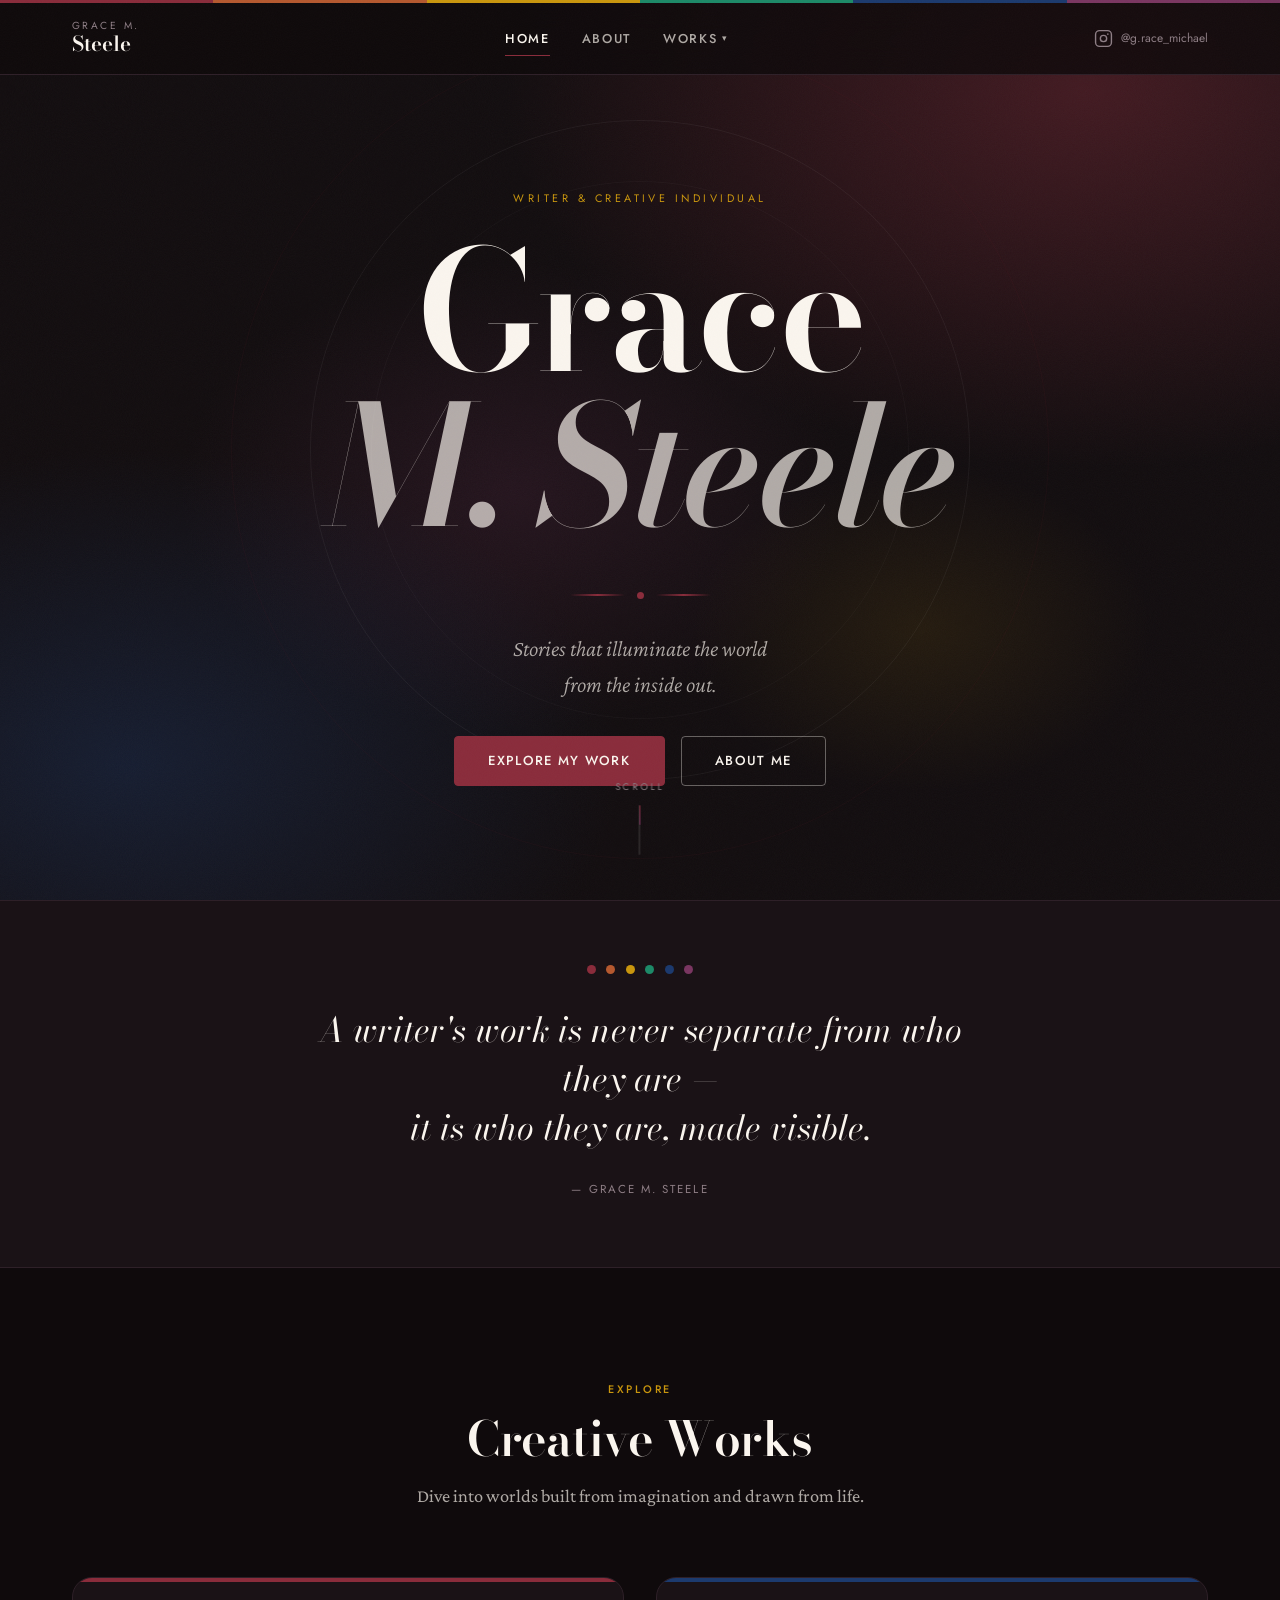
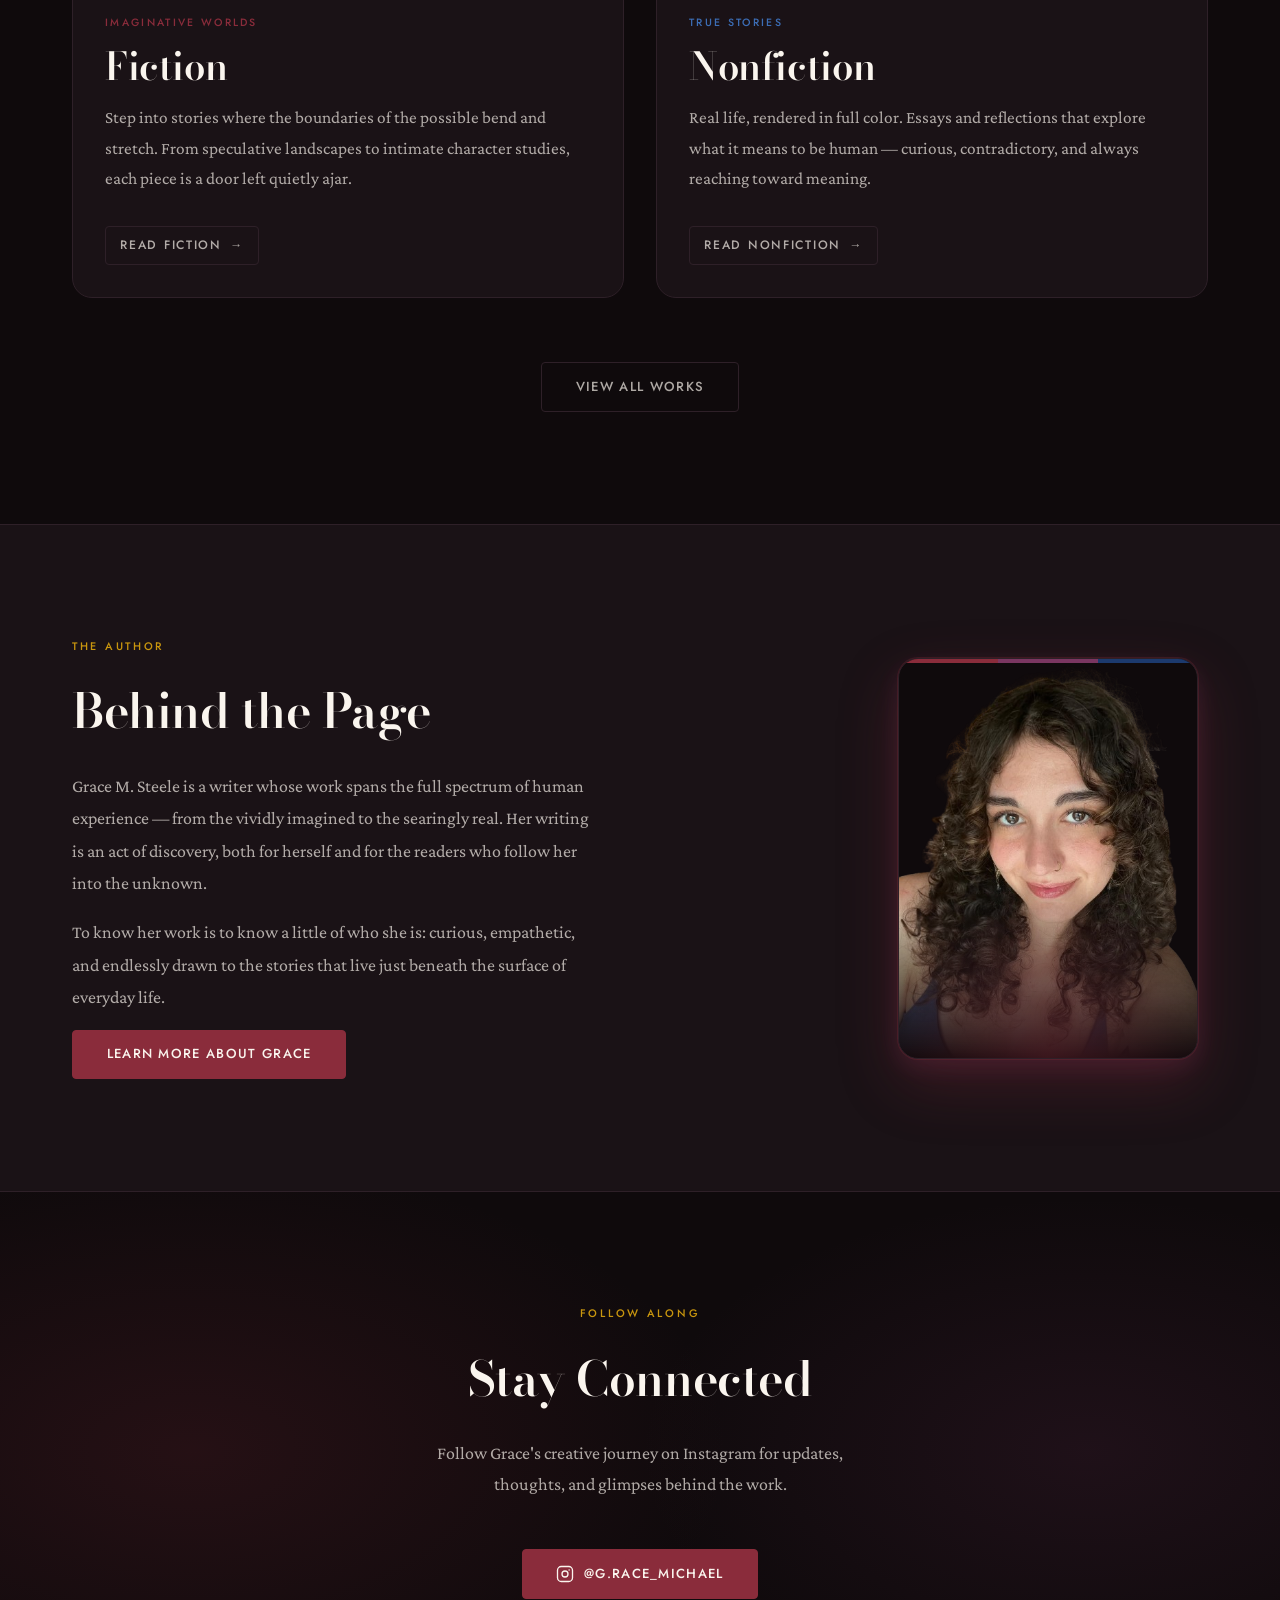
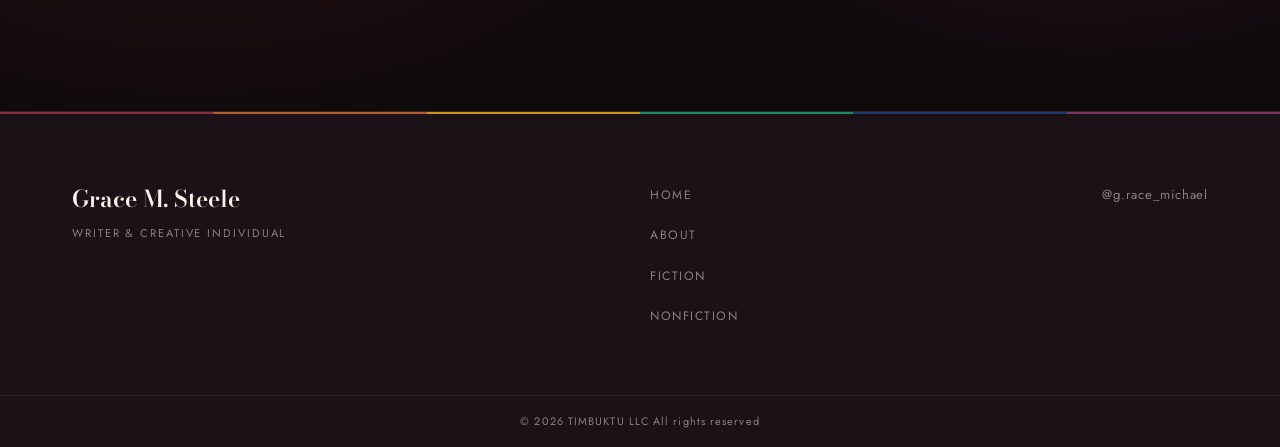
==== commit 0ef986bf: "Fix performance issues and view shrinking" ====
--- a/index.html
+++ b/index.html
@@ -6,7 +6,7 @@
   <meta name="description" content="Grace M. Steele — Writer, creative individual, and storyteller. Explore fiction, nonfiction, and creative works.">
   <title>Grace M. Steele</title>
 
-  <!-- ── Scrollbar removal (JS — per project spec) ──────────────── -->
+  <!-- ── Scrollbar removal ──────────────────────────────────────── -->
   <script>
     (function () {
       var s = document.createElement('style');
@@ -20,21 +20,16 @@
   <!-- Google Fonts -->
   <link rel="preconnect" href="https://fonts.googleapis.com">
   <link rel="preconnect" href="https://fonts.gstatic.com" crossorigin>
-  <link href="https://fonts.googleapis.com/css2?family=Bodoni+Moda:ital,opsz,wght@0,6..96,400;0,6..96,600;0,6..96,700;1,6..96,400;1,6..96,600&family=Crimson+Pro:ital,wght@0,300;0,400;0,600;1,300;1,400;1,600&family=Jost:wght@300;400;500;600&display=swap" rel="stylesheet">
-
-  <!-- Stylesheet -->
+  <link href="https://fonts.googleapis.com/css2?family=Bodoni+Moda:ital,opsz,wght@0,6..96,400;0,6..96,600;1,6..96,400;1,6..96,600&family=Crimson+Pro:ital,wght@0,300;0,400;0,600;1,300;1,400&family=Jost:wght@300;400;500;600&display=swap" rel="stylesheet">
+
   <link rel="stylesheet" href="assets/css/index.css">
 </head>
 <body>
 
-  <!-- ============================================================
-       PAGE-LEVEL DECORATIVE OVERLAYS
-       ============================================================ -->
-
-  <!-- Film grain — fixed, sits above all content at near-zero opacity -->
+  <!-- Film grain — fixed overlay -->
   <div class="site-grain" aria-hidden="true"></div>
 
-  <!-- Six-stripe gem colour band pinned to top of viewport -->
+  <!-- Six-stripe gem band pinned to top -->
   <div class="site-gem-band" aria-hidden="true">
     <span class="site-gem-band__stripe site-gem-band__stripe--wine"></span>
     <span class="site-gem-band__stripe site-gem-band__stripe--sienna"></span>
@@ -59,19 +54,15 @@
       </div>
 
       <ul class="nav__menu" id="nav-menu" role="list">
-
         <li class="nav__item">
           <a href="index.html" class="nav__link nav__link--active" aria-current="page">Home</a>
         </li>
-
         <li class="nav__item">
           <a href="pages/about.html" class="nav__link">About</a>
         </li>
-
         <li class="nav__item nav__item--has-dropdown">
-          <a href="pages/portfolio.html" class="nav__link nav__link--has-arrow">
-            Works
-            <span class="nav__dropdown-caret" aria-hidden="true">&#9662;</span>
+          <a href="pages/portfolio.html" class="nav__link">
+            Works <span class="nav__dropdown-caret" aria-hidden="true">&#9662;</span>
           </a>
           <ul class="nav__dropdown" id="nav-dropdown-works" role="list" aria-label="Works submenu">
             <li class="nav__dropdown-item">
@@ -82,15 +73,10 @@
             </li>
           </ul>
         </li>
-
       </ul>
 
       <div class="nav__utility">
-        <a href="https://instagram.com/g.race_michael"
-           class="nav__social-link"
-           target="_blank"
-           rel="noopener noreferrer"
-           aria-label="Follow Grace on Instagram">
+        <a href="https://instagram.com/g.race_michael" class="nav__social-link" target="_blank" rel="noopener noreferrer" aria-label="Follow Grace on Instagram">
           <svg class="nav__social-icon" xmlns="http://www.w3.org/2000/svg" viewBox="0 0 24 24" fill="none" stroke="currentColor" stroke-width="1.75" stroke-linecap="round" stroke-linejoin="round" aria-hidden="true" width="19" height="19">
             <rect x="2" y="2" width="20" height="20" rx="5" ry="5"/>
             <circle cx="12" cy="12" r="4"/>
@@ -110,30 +96,22 @@
   <main class="site-main" id="site-main">
 
 
-    <!-- ----------------------------------------------------------------
-         HERO SECTION
-         ---------------------------------------------------------------- -->
+    <!-- ── HERO ──────────────────────────────────────────────── -->
     <section class="hero" id="hero" aria-labelledby="hero-title">
 
-      <!-- Atmospheric colour blobs — animated independently -->
-      <div class="hero__blob hero__blob--wine"    aria-hidden="true"></div>
-      <div class="hero__blob hero__blob--navy"    aria-hidden="true"></div>
-      <div class="hero__blob hero__blob--plum"    aria-hidden="true"></div>
-      <div class="hero__blob hero__blob--mustard" aria-hidden="true"></div>
-
-      <!-- Concentric decorative ring -->
-      <div class="hero__ring"  aria-hidden="true"></div>
-
-      <!-- Noise texture overlay -->
+      <!-- Static blurred colour blobs — NO animation, pure CSS radial gradients -->
+      <div class="hero__bg" aria-hidden="true"></div>
       <div class="hero__noise" aria-hidden="true"></div>
 
-      <!-- Content — staggered entrance animation -->
+      <!-- Rotating ring: single element, cheap transform-only animation -->
+      <div class="hero__ring" aria-hidden="true"></div>
+
       <div class="hero__content">
         <p class="hero__eyebrow">Writer &amp; Creative Individual</p>
 
         <h1 class="hero__title" id="hero-title">
-          <span class="hero__title-line hero__title-name">Grace</span>
-          <span class="hero__title-line hero__title-initials"><em>M. Steele</em></span>
+          <span class="hero__title-name">Grace</span>
+          <span class="hero__title-initials"><em>M. Steele</em></span>
         </h1>
 
         <div class="hero__rule" aria-hidden="true">
@@ -153,7 +131,6 @@
         </div>
       </div>
 
-      <!-- Scroll indicator -->
       <div class="hero__scroll" aria-hidden="true">
         <span class="hero__scroll-label">Scroll</span>
         <div class="hero__scroll-track">
@@ -164,9 +141,7 @@
     </section>
 
 
-    <!-- ----------------------------------------------------------------
-         STATEMENT SECTION
-         ---------------------------------------------------------------- -->
+    <!-- ── STATEMENT ─────────────────────────────────────────── -->
     <section class="section section--statement" id="section-statement" aria-labelledby="statement-quote">
       <div class="section__inner">
 
@@ -191,25 +166,20 @@
     </section>
 
 
-    <!-- ----------------------------------------------------------------
-         FEATURED WORKS SECTION
-         ---------------------------------------------------------------- -->
+    <!-- ── WORKS ─────────────────────────────────────────────── -->
     <section class="section section--works" id="section-works" aria-labelledby="works-heading">
       <div class="section__inner">
 
         <header class="section__header">
           <span class="section__eyebrow">Explore</span>
           <h2 class="section__title" id="works-heading">Creative Works</h2>
-          <p class="section__subtitle">
-            Dive into worlds built from imagination and drawn from&nbsp;life.
-          </p>
+          <p class="section__subtitle">Dive into worlds built from imagination and drawn from&nbsp;life.</p>
         </header>
 
         <div class="works__grid" id="works-grid">
 
           <article class="works__card works__card--fiction" id="works-card-fiction">
             <div class="works__card-color-bar" aria-hidden="true"></div>
-            <div class="works__card-glow"      aria-hidden="true"></div>
             <div class="works__card-body">
               <span class="works__card-eyebrow">Imaginative Worlds</span>
               <h3 class="works__card-title">Fiction</h3>
@@ -224,7 +194,6 @@
 
           <article class="works__card works__card--nonfiction" id="works-card-nonfiction">
             <div class="works__card-color-bar" aria-hidden="true"></div>
-            <div class="works__card-glow"      aria-hidden="true"></div>
             <div class="works__card-body">
               <span class="works__card-eyebrow">True Stories</span>
               <h3 class="works__card-title">Nonfiction</h3>
@@ -237,7 +206,7 @@
             </div>
           </article>
 
-        </div><!-- /.works__grid -->
+        </div>
 
         <div class="works__footer">
           <a href="pages/portfolio.html" class="btn btn--ghost">View All Works</a>
@@ -247,9 +216,14 @@
     </section>
 
 
-    <!-- ----------------------------------------------------------------
-         ABOUT PREVIEW SECTION
-         ---------------------------------------------------------------- -->
+    <!-- ── ABOUT PREVIEW ─────────────────────────────────────── -->
+    <!--
+      Headshot integration:
+      The photo sits in a styled portrait frame on the right column.
+      A wine-colored border + gem-tone gradient shadow give it a
+      polished editorial feel that matches the dark gem palette.
+      On mobile the portrait stacks above the text block.
+    -->
     <section class="section section--about-preview" id="section-about-preview" aria-labelledby="about-preview-heading">
       <div class="section__inner section__inner--split">
 
@@ -265,20 +239,23 @@
           <a href="pages/about.html" class="btn btn--primary">Learn More About Grace</a>
         </div>
 
-        <div class="about-preview__visual" aria-hidden="true">
-          <div class="gem-mosaic" id="gem-mosaic">
-            <div class="gem-mosaic__row">
-              <div class="gem gem--wine    gem--large"></div>
-              <div class="gem gem--mustard gem--small"></div>
+        <!-- Portrait frame -->
+        <div class="about-preview__portrait-wrap" aria-hidden="false">
+          <div class="portrait-frame">
+            <!-- Decorative gem-stripe accent bar -->
+            <div class="portrait-frame__gem-bar" aria-hidden="true">
+              <span class="portrait-frame__gem-stripe portrait-frame__gem-stripe--wine"></span>
+              <span class="portrait-frame__gem-stripe portrait-frame__gem-stripe--plum"></span>
+              <span class="portrait-frame__gem-stripe portrait-frame__gem-stripe--navy"></span>
             </div>
-            <div class="gem-mosaic__row">
-              <div class="gem gem--jade    gem--small"></div>
-              <div class="gem gem--plum   gem--large"></div>
-            </div>
-            <div class="gem-mosaic__row">
-              <div class="gem gem--navy   gem--large"></div>
-              <div class="gem gem--sienna gem--small"></div>
-            </div>
+            <img
+              src="assets/img/headshot-noback.png"
+              alt="Grace M. Steele"
+              class="portrait-frame__img"
+              loading="lazy"
+            >
+            <!-- Glow halo behind image -->
+            <div class="portrait-frame__halo" aria-hidden="true"></div>
           </div>
         </div>
 
@@ -286,13 +263,10 @@
     </section>
 
 
-    <!-- ----------------------------------------------------------------
-         CONNECT / SOCIAL SECTION
-         ---------------------------------------------------------------- -->
+    <!-- ── CONNECT ────────────────────────────────────────────── -->
     <section class="section section--connect" id="section-connect" aria-labelledby="connect-heading">
 
-      <div class="connect__glow connect__glow--a" aria-hidden="true"></div>
-      <div class="connect__glow connect__glow--b" aria-hidden="true"></div>
+      <div class="connect__bg" aria-hidden="true"></div>
 
       <div class="section__inner section__inner--centered">
         <span class="section__eyebrow">Follow Along</span>
@@ -300,10 +274,7 @@
         <p class="connect__body">
           Follow Grace's creative journey on Instagram for updates, thoughts, and glimpses behind the work.
         </p>
-        <a href="https://instagram.com/g.race_michael"
-           class="btn btn--primary btn--with-icon"
-           target="_blank"
-           rel="noopener noreferrer">
+        <a href="https://instagram.com/g.race_michael" class="btn btn--primary btn--with-icon" target="_blank" rel="noopener noreferrer">
           <svg class="btn__icon" xmlns="http://www.w3.org/2000/svg" viewBox="0 0 24 24" fill="none" stroke="currentColor" stroke-width="1.75" stroke-linecap="round" stroke-linejoin="round" aria-hidden="true" width="18" height="18">
             <rect x="2" y="2" width="20" height="20" rx="5" ry="5"/>
             <circle cx="12" cy="12" r="4"/>
@@ -316,7 +287,7 @@
     </section>
 
 
-  </main><!-- /#site-main -->
+  </main>
 
 
   <!-- ============================================================
@@ -324,7 +295,6 @@
        ============================================================ -->
   <footer class="site-footer" id="site-footer">
 
-    <!-- Mirrored gem band at footer top -->
     <div class="footer__gem-band" aria-hidden="true">
       <span class="footer__gem-stripe footer__gem-stripe--wine"></span>
       <span class="footer__gem-stripe footer__gem-stripe--sienna"></span>
@@ -351,16 +321,12 @@
       </nav>
 
       <div class="footer__social">
-        <a href="https://instagram.com/g.race_michael"
-           class="footer__social-link"
-           target="_blank"
-           rel="noopener noreferrer"
-           aria-label="Grace on Instagram">
+        <a href="https://instagram.com/g.race_michael" class="footer__social-link" target="_blank" rel="noopener noreferrer" aria-label="Grace on Instagram">
           @g.race_michael
         </a>
       </div>
 
-    </div><!-- /.footer__inner -->
+    </div>
 
     <div class="footer__bottom">
       <p class="footer__copyright">&copy; 2026 TIMBUKTU LLC All rights reserved</p>
@@ -368,6 +334,5 @@
 
   </footer>
 
-
 </body>
-</html>+</html>
--- a/assets/css/index.css
+++ b/assets/css/index.css
@@ -1,55 +1,43 @@
 /* ================================================================
    GRACE M. STEELE — index.css
-   Enhanced Homepage Stylesheet
    ─────────────────────────────────────────────────────────────────
-   Structure:
-     1.  Animatable CSS Custom Properties (@property)
-     2.  Design Tokens (variables)
-     3.  Reset & Base
-     4.  Text Selection
-     5.  Typography Scale
-     6.  Buttons
-     7.  Layout Utilities
-     8.  Site Grain Overlay
-     9.  Site Gem Band
-    10.  Site Header & Navigation
-    11.  Hero Section
-    12.  Statement Section
-    13.  Works Section
-    14.  About Preview Section
-    15.  Gem Mosaic
-    16.  Connect Section
-    17.  Site Footer
-    18.  ── KEYFRAMES ──
-    19.  Scroll-Driven Animations (@supports)
-    20.  Responsive
-   ================================================================ */
-
-
-/* ================================================================
-   1. ANIMATABLE CSS CUSTOM PROPERTIES
-   ================================================================ */
-
-@property --shimmer-pos {
-  syntax: '<percentage>';
-  initial-value: -80%;
-  inherits: false;
-}
-
-@property --rule-w {
-  syntax: '<percentage>';
-  initial-value: 0%;
-  inherits: false;
-}
-
-
-/* ================================================================
-   2. DESIGN TOKENS
+   Performance strategy:
+   • All animations use only transform + opacity (compositor-only,
+     never triggers layout or paint).
+   • filter:blur() only on static elements, never on animated ones.
+   • grain overlay reduced to 8-frame shift (was 10) with longer
+     interval, no continuous repaint.
+   • Scroll-driven animations kept inside @supports guard.
+   • Cards hover uses opacity + transform only — no box-shadow
+     animation mid-hover.
+   ================================================================
+
+   1.  Design Tokens
+   2.  Reset & Base
+   3.  Text Selection
+   4.  Typography
+   5.  Buttons
+   6.  Layout Utilities
+   7.  Grain Overlay
+   8.  Gem Band
+   9.  Site Header & Nav
+  10.  Hero
+  11.  Statement
+  12.  Works Cards       ← fix #2
+  13.  About Preview     ← headshot fix #4
+  14.  Connect
+  15.  Footer            ← fix #3
+  16.  Keyframes
+  17.  Scroll-Driven Animations
+  18.  Responsive
+   ================================================================ */
+
+
+/* ================================================================
+   1. DESIGN TOKENS
    ================================================================ */
 
 :root {
-
-  /* ── Gem palette ──────────────────────────────── */
   --color-wine:    #8A2C3B;
   --color-sienna:  #B5592F;
   --color-mustard: #C9960E;
@@ -57,50 +45,34 @@
   --color-navy:    #1C3A6E;
   --color-plum:    #7A3661;
 
-  /* Lighter tints for glow/shimmer uses */
-  --color-wine-light:    rgba(138, 44,  59, 0.35);
-  --color-navy-light:    rgba(28,  58, 110, 0.30);
-  --color-plum-light:    rgba(122, 54,  97, 0.20);
-  --color-mustard-light: rgba(201,150,  14, 0.18);
-
-  /* ── Neutrals ─────────────────────────────────── */
-  --color-bg:         #0F0A0C;
-  --color-surface:    #1A1216;
-  --color-surface-2:  #231820;
-  --color-border:     #2E2028;
-  --color-white:      #FAF5EE;
-  --color-white-dim:  rgba(250, 245, 238, 0.68);
-  --color-muted:      #8E7E85;
-
-  /* ── Typography ───────────────────────────────── */
+  --color-bg:        #0F0A0C;
+  --color-surface:   #1A1216;
+  --color-border:    #2E2028;
+  --color-white:     #FAF5EE;
+  --color-white-dim: rgba(250, 245, 238, 0.68);
+  --color-muted:     #8E7E85;
+
   --font-display: 'Bodoni Moda', Georgia, serif;
   --font-body:    'Crimson Pro', Georgia, serif;
   --font-ui:      'Jost', 'Helvetica Neue', sans-serif;
 
-  /* ── Spacing ──────────────────────────────────── */
-  --space-xs:  0.5rem;
-  --space-sm:  1rem;
-  --space-md:  2rem;
-  --space-lg:  4rem;
-  --space-xl:  7rem;
-
-  /* ── Layout ───────────────────────────────────── */
-  --max-width:       1200px;
-  --gem-band-h:      3px;
-  --header-height:   72px;
-  --header-offset:   calc(var(--header-height) + var(--gem-band-h));
-
-  /* ── Easing ───────────────────────────────────── */
-  --ease-out-expo:  cubic-bezier(0.16, 1, 0.3, 1);
-  --ease-in-out:    cubic-bezier(0.4, 0, 0.2, 1);
-  --ease-spring:    cubic-bezier(0.34, 1.56, 0.64, 1);
-
-  /* ── Transitions ──────────────────────────────── */
-  --t-fast:   0.18s var(--ease-in-out);
-  --t-base:   0.30s var(--ease-in-out);
-  --t-slow:   0.50s var(--ease-out-expo);
-
-  /* ── Radius ───────────────────────────────────── */
+  --space-xs: 0.5rem;
+  --space-sm: 1rem;
+  --space-md: 2rem;
+  --space-lg: 4rem;
+  --space-xl: 7rem;
+
+  --max-width:     1200px;
+  --gem-band-h:    3px;
+  --header-height: 72px;
+  --header-offset: calc(var(--header-height) + var(--gem-band-h));
+
+  --ease-out:    cubic-bezier(0.16, 1, 0.3, 1);
+  --ease-in-out: cubic-bezier(0.4, 0, 0.2, 1);
+
+  /* Single shared transition for interactive elements */
+  --t: 0.25s var(--ease-in-out);
+
   --radius-sm: 4px;
   --radius-md: 10px;
   --radius-lg: 20px;
@@ -108,16 +80,10 @@
 
 
 /* ================================================================
-   3. RESET & BASE
-   ================================================================ */
-
-*,
-*::before,
-*::after {
-  box-sizing: border-box;
-  margin: 0;
-  padding: 0;
-}
+   2. RESET & BASE
+   ================================================================ */
+
+*, *::before, *::after { box-sizing: border-box; margin: 0; padding: 0; }
 
 html {
   font-size: 16px;
@@ -139,7 +105,6 @@
 a        { color: inherit; text-decoration: none; }
 ul, ol   { list-style: none; }
 
-/* Global focus ring */
 :focus-visible {
   outline: 2px solid var(--color-mustard);
   outline-offset: 3px;
@@ -148,21 +113,15 @@
 
 
 /* ================================================================
-   4. TEXT SELECTION
-   ================================================================ */
-
-::selection {
-  background-color: var(--color-wine);
-  color: var(--color-white);
-}
-::-moz-selection {
-  background-color: var(--color-wine);
-  color: var(--color-white);
-}
-
-
-/* ================================================================
-   5. TYPOGRAPHY SCALE
+   3. TEXT SELECTION
+   ================================================================ */
+
+::selection      { background-color: var(--color-wine); color: var(--color-white); }
+::-moz-selection { background-color: var(--color-wine); color: var(--color-white); }
+
+
+/* ================================================================
+   4. TYPOGRAPHY
    ================================================================ */
 
 h1, h2, h3, h4 {
@@ -171,14 +130,13 @@
   line-height: 1.1;
   letter-spacing: -0.01em;
 }
-
-p { font-family: var(--font-body); line-height: 1.78; }
-em, i { font-style: italic; }
-cite  { font-style: normal; }
-
-
-/* ================================================================
-   6. BUTTONS
+p    { font-family: var(--font-body); line-height: 1.78; }
+em   { font-style: italic; }
+cite { font-style: normal; }
+
+
+/* ================================================================
+   5. BUTTONS
    ================================================================ */
 
 .btn {
@@ -196,66 +154,58 @@
   position: relative;
   overflow: hidden;
   cursor: pointer;
+  /* Only animate compositor-safe properties */
   transition:
-    background-color var(--t-fast),
-    border-color     var(--t-fast),
-    color            var(--t-fast),
-    transform        var(--t-fast),
-    box-shadow       var(--t-base);
-}
-
-/* Shimmer sweep on all buttons */
+    background-color var(--t),
+    border-color     var(--t),
+    color            var(--t),
+    opacity          var(--t),
+    transform        var(--t);
+}
+
+/* Shimmer sweep: transform-only, compositor-safe */
 .btn::after {
   content: '';
   position: absolute;
   inset: 0;
-  background: linear-gradient(
-    105deg,
-    transparent 35%,
-    rgba(255, 255, 255, 0.14) 50%,
-    transparent 65%
-  );
-  transform: translateX(-100%);
-  transition: transform 0.55s var(--ease-out-expo);
-}
-
-.btn:hover::after { transform: translateX(100%); }
+  background: linear-gradient(105deg, transparent 35%, rgba(255,255,255,0.12) 50%, transparent 65%);
+  transform: translateX(-150%);
+  transition: transform 0.5s var(--ease-out);
+  will-change: transform;
+}
+.btn:hover::after { transform: translateX(150%); }
 .btn:hover        { transform: translateY(-2px); }
-
-/* Primary */
+.btn:active       { transform: translateY(0);    }
+
 .btn--primary {
   background-color: var(--color-wine);
-  border-color:     var(--color-wine);
-  color:            var(--color-white);
+  border-color: var(--color-wine);
+  color: var(--color-white);
 }
 .btn--primary:hover {
-  background-color: #a0333f;
-  border-color:     #a0333f;
-  box-shadow: 0 8px 28px rgba(138, 44, 59, 0.55), 0 0 0 1px rgba(138,44,59,0.2);
-}
-
-/* Outline */
+  background-color: #9e3344;
+  border-color: #9e3344;
+}
+
 .btn--outline {
   background-color: transparent;
-  border-color:     rgba(250, 245, 238, 0.38);
-  color:            var(--color-white);
+  border-color: rgba(250, 245, 238, 0.36);
+  color: var(--color-white);
 }
 .btn--outline:hover {
   background-color: rgba(250, 245, 238, 0.06);
-  border-color:     var(--color-white);
-  box-shadow: 0 0 0 1px rgba(250,245,238,0.1);
-}
-
-/* Ghost */
+  border-color: var(--color-white);
+}
+
 .btn--ghost {
   background-color: transparent;
-  border-color:     var(--color-border);
-  color:            var(--color-white-dim);
+  border-color: var(--color-border);
+  color: var(--color-white-dim);
 }
 .btn--ghost:hover {
-  border-color:     var(--color-muted);
-  color:            var(--color-white);
-  background-color: rgba(250, 245, 238, 0.03);
+  border-color: var(--color-muted);
+  color: var(--color-white);
+  background-color: rgba(250, 245, 238, 0.04);
 }
 
 .btn--with-icon { gap: 0.6rem; }
@@ -263,10 +213,11 @@
 
 
 /* ================================================================
-   7. LAYOUT UTILITIES
-   ================================================================ */
-
-.section        { padding: var(--space-xl) 0; }
+   6. LAYOUT UTILITIES
+   ================================================================ */
+
+.section { padding: var(--space-xl) 0; }
+
 .section__inner {
   width: 100%;
   max-width: var(--max-width);
@@ -310,7 +261,6 @@
 .section__title {
   font-family: var(--font-display);
   font-size: clamp(2rem, 4vw, 3rem);
-  font-weight: 600;
   color: var(--color-white);
   margin-bottom: var(--space-sm);
 }
@@ -325,7 +275,9 @@
 
 
 /* ================================================================
-   8. SITE GRAIN OVERLAY
+   7. GRAIN OVERLAY
+   Performance: static SVG noise, position shifts on 8-step loop.
+   background-position animation is compositor-eligible.
    ================================================================ */
 
 .site-grain {
@@ -333,28 +285,26 @@
   inset: 0;
   z-index: 9999;
   pointer-events: none;
-  background-image: url("data:image/svg+xml,%3Csvg viewBox='0 0 256 256' xmlns='http://www.w3.org/2000/svg'%3E%3Cfilter id='n'%3E%3CfeTurbulence type='fractalNoise' baseFrequency='0.85' numOctaves='4' stitchTiles='stitch'/%3E%3C/filter%3E%3Crect width='100%25' height='100%25' filter='url(%23n)' opacity='1'/%3E%3C/svg%3E");
-  background-size: 200px 200px;
-  opacity: 0.028;
-  animation: grain-shift 0.12s steps(1) infinite;
+  background-image: url("data:image/svg+xml,%3Csvg viewBox='0 0 256 256' xmlns='http://www.w3.org/2000/svg'%3E%3Cfilter id='n'%3E%3CfeTurbulence type='fractalNoise' baseFrequency='0.85' numOctaves='4' stitchTiles='stitch'/%3E%3C/filter%3E%3Crect width='100%25' height='100%25' filter='url(%23n)'/%3E%3C/svg%3E");
+  background-size: 220px 220px;
+  opacity: 0.025;
+  animation: grain-shift 0.2s steps(1) infinite;
 }
 
 @keyframes grain-shift {
-  0%  { background-position: 0px   0px;   }
-  10% { background-position: -50px -80px; }
-  20% { background-position: 40px  -30px; }
-  30% { background-position: -30px 60px;  }
-  40% { background-position: 70px  40px;  }
-  50% { background-position: -60px 20px;  }
-  60% { background-position: 30px  -70px; }
-  70% { background-position: -20px 80px;  }
-  80% { background-position: 50px  -10px; }
-  90% { background-position: -40px -50px; }
-}
-
-
-/* ================================================================
-   9. SITE GEM BAND
+  0%   { background-position: 0px    0px;  }
+  12%  { background-position: -48px -76px; }
+  25%  { background-position: 38px  -28px; }
+  37%  { background-position: -26px  58px; }
+  50%  { background-position: 64px   38px; }
+  62%  { background-position: -54px  18px; }
+  75%  { background-position: 28px  -66px; }
+  87%  { background-position: -18px  78px; }
+}
+
+
+/* ================================================================
+   8. GEM BAND
    ================================================================ */
 
 .site-gem-band {
@@ -366,32 +316,31 @@
   display: flex;
   flex-direction: row;
   z-index: 1000;
-  overflow: hidden;
 }
 
 .site-gem-band__stripe {
   display: block;
   flex: 1 1 0;
   height: 100%;
-  transition: flex var(--t-base);
-}
-
-/* Each stripe brightens in turn via staggered animation */
-.site-gem-band__stripe--wine    { background-color: var(--color-wine);    animation: stripe-pulse 9s ease-in-out 0.0s infinite; }
-.site-gem-band__stripe--sienna  { background-color: var(--color-sienna);  animation: stripe-pulse 9s ease-in-out 1.5s infinite; }
-.site-gem-band__stripe--mustard { background-color: var(--color-mustard); animation: stripe-pulse 9s ease-in-out 3.0s infinite; }
-.site-gem-band__stripe--jade    { background-color: var(--color-jade);    animation: stripe-pulse 9s ease-in-out 4.5s infinite; }
-.site-gem-band__stripe--navy    { background-color: var(--color-navy);    animation: stripe-pulse 9s ease-in-out 6.0s infinite; }
-.site-gem-band__stripe--plum    { background-color: var(--color-plum);    animation: stripe-pulse 9s ease-in-out 7.5s infinite; }
+  /* opacity animation is compositor-safe */
+  animation: stripe-pulse 9s ease-in-out infinite;
+}
+
+.site-gem-band__stripe--wine    { background-color: var(--color-wine);    animation-delay: 0.0s; }
+.site-gem-band__stripe--sienna  { background-color: var(--color-sienna);  animation-delay: 1.5s; }
+.site-gem-band__stripe--mustard { background-color: var(--color-mustard); animation-delay: 3.0s; }
+.site-gem-band__stripe--jade    { background-color: var(--color-jade);    animation-delay: 4.5s; }
+.site-gem-band__stripe--navy    { background-color: var(--color-navy);    animation-delay: 6.0s; }
+.site-gem-band__stripe--plum    { background-color: var(--color-plum);    animation-delay: 7.5s; }
 
 @keyframes stripe-pulse {
-  0%, 60%, 100% { filter: brightness(1);   flex-grow: 1;   }
-  30%            { filter: brightness(1.7); flex-grow: 1.4; }
-}
-
-
-/* ================================================================
-   10. SITE HEADER & NAVIGATION
+  0%, 60%, 100% { opacity: 0.85; }
+  30%            { opacity: 1;    }
+}
+
+
+/* ================================================================
+   9. SITE HEADER & NAV
    ================================================================ */
 
 .site-header {
@@ -401,16 +350,12 @@
   right: 0;
   z-index: 900;
   height: var(--header-height);
-  /* Starts transparent — fills in on scroll via scroll-driven animation */
-  background-color: transparent;
-  border-bottom: 1px solid transparent;
-  transition:
-    background-color var(--t-base),
-    border-color     var(--t-base),
-    backdrop-filter  var(--t-base);
-}
-
-/* ── Nav flex container ─────────────── */
+  background-color: rgba(15, 10, 12, 0.82);
+  border-bottom: 1px solid var(--color-border);
+  backdrop-filter: blur(14px);
+  -webkit-backdrop-filter: blur(14px);
+}
+
 .nav {
   display: flex;
   flex-direction: row;
@@ -423,13 +368,15 @@
   gap: var(--space-md);
 }
 
-/* ── Logo ───────────────────────────── */
+/* Logo */
 .nav__logo      { flex-shrink: 0; }
 .nav__logo-link {
   display: flex;
   flex-direction: column;
   line-height: 1.2;
-}
+  transition: opacity var(--t);
+}
+.nav__logo-link:hover { opacity: 0.75; }
 
 .nav__logo-first {
   font-family: var(--font-ui);
@@ -438,24 +385,15 @@
   letter-spacing: 0.24em;
   text-transform: uppercase;
   color: var(--color-muted);
-  transition: color var(--t-fast);
-}
-
+}
 .nav__logo-last {
   font-family: var(--font-display);
   font-size: 1.3rem;
   font-weight: 600;
   color: var(--color-white);
-  letter-spacing: 0.02em;
-  transition: color var(--t-fast);
-}
-
-.nav__logo-link:hover .nav__logo-first,
-.nav__logo-link:hover .nav__logo-last {
-  color: var(--color-wine);
-}
-
-/* ── Menu ───────────────────────────── */
+}
+
+/* Menu */
 .nav__menu {
   display: flex;
   flex-direction: row;
@@ -477,10 +415,10 @@
   color: var(--color-white-dim);
   padding: 0.3rem 0;
   position: relative;
-  transition: color var(--t-fast);
-}
-
-/* Animated underline using ::after */
+  transition: color var(--t);
+}
+
+/* Underline via transform — no layout shift */
 .nav__link::after {
   content: '';
   position: absolute;
@@ -490,51 +428,41 @@
   height: 1.5px;
   background-color: var(--color-wine);
   transform: scaleX(0);
-  transform-origin: left center;
-  transition: transform var(--t-base) var(--ease-out-expo);
+  transform-origin: left;
+  transition: transform 0.28s var(--ease-out);
 }
 
 .nav__link:hover,
-.nav__link--active {
-  color: var(--color-white);
-}
-
+.nav__link--active { color: var(--color-white); }
 .nav__link:hover::after,
-.nav__link--active::after {
-  transform: scaleX(1);
-}
-
-/* Dropdown caret */
+.nav__link--active::after { transform: scaleX(1); }
+
 .nav__dropdown-caret {
   font-size: 0.55rem;
-  line-height: 1;
-  transition: transform var(--t-base) var(--ease-out-expo);
+  transition: transform 0.22s var(--ease-in-out);
 }
 .nav__item--has-dropdown:hover .nav__dropdown-caret { transform: scaleY(-1); }
 
-/* ── Dropdown panel ─────────────────── */
+/* Dropdown */
 .nav__dropdown {
   position: absolute;
-  top: calc(100% + 14px);
+  top: calc(100% + 12px);
   left: 50%;
-  transform: translateX(-50%) translateY(-8px);
+  transform: translateX(-50%) translateY(-6px);
   min-width: 165px;
-  background-color: rgba(26, 18, 22, 0.96);
+  background-color: rgba(26, 18, 22, 0.97);
   border: 1px solid var(--color-border);
   border-radius: var(--radius-md);
   padding: 0.5rem 0;
   opacity: 0;
   visibility: hidden;
-  backdrop-filter: blur(16px);
-  -webkit-backdrop-filter: blur(16px);
-  box-shadow: 0 12px 40px rgba(0, 0, 0, 0.6), 0 0 0 1px rgba(250,245,238,0.04);
-  transition:
-    opacity    var(--t-base),
-    visibility var(--t-base),
-    transform  var(--t-base) var(--ease-out-expo);
-}
-
-/* Arrow pointer on dropdown */
+  backdrop-filter: blur(12px);
+  -webkit-backdrop-filter: blur(12px);
+  box-shadow: 0 12px 36px rgba(0,0,0,0.55);
+  transition: opacity 0.22s var(--ease-in-out), visibility 0.22s, transform 0.22s var(--ease-out);
+}
+
+/* Dropdown arrow tip */
 .nav__dropdown::before {
   content: '';
   position: absolute;
@@ -543,7 +471,7 @@
   transform: translateX(-50%) rotate(45deg);
   width: 8px;
   height: 8px;
-  background-color: rgba(26, 18, 22, 0.96);
+  background-color: rgba(26, 18, 22, 0.97);
   border-top: 1px solid var(--color-border);
   border-left: 1px solid var(--color-border);
 }
@@ -560,19 +488,17 @@
   padding: 0.58rem 1.3rem;
   font-family: var(--font-ui);
   font-size: 0.78rem;
-  font-weight: 400;
   letter-spacing: 0.12em;
   text-transform: uppercase;
   color: var(--color-white-dim);
-  transition: color var(--t-fast), padding-left var(--t-fast);
-}
-
+  transition: color var(--t), background-color var(--t);
+}
 .nav__dropdown-link:hover {
   color: var(--color-white);
-  padding-left: 1.6rem;
-}
-
-/* ── Social link ────────────────────── */
+  background-color: rgba(250, 245, 238, 0.05);
+}
+
+/* Social */
 .nav__utility   { flex-shrink: 0; }
 .nav__social-link {
   display: flex;
@@ -581,13 +507,16 @@
   font-family: var(--font-ui);
   font-size: 0.75rem;
   color: var(--color-muted);
-  transition: color var(--t-fast);
+  transition: color var(--t);
 }
 .nav__social-link:hover { color: var(--color-white); }
 
 
 /* ================================================================
-   11. HERO SECTION
+   10. HERO
+   Performance: replaced 4 animated blur blobs with one static
+   CSS radial-gradient background. Single ring uses transform-only
+   rotation (compositor, no paint).
    ================================================================ */
 
 .hero {
@@ -599,96 +528,60 @@
   min-height: 100vh;
   padding-top: var(--header-offset);
   overflow: hidden;
-  background-color: var(--color-bg);
-}
-
-/* ── Atmospheric blobs ──────────────── */
-.hero__blob {
+}
+
+/* Single static gradient mesh — no animation, no repaint */
+.hero__bg {
   position: absolute;
-  border-radius: 50%;
-  filter: blur(100px);
+  inset: 0;
+  background:
+    radial-gradient(ellipse 65% 60% at 85% 10%, rgba(138,44,59,0.40) 0%, transparent 70%),
+    radial-gradient(ellipse 55% 50% at 10% 85%, rgba(28,58,110,0.35) 0%, transparent 70%),
+    radial-gradient(ellipse 40% 40% at 40% 55%, rgba(122,54,97,0.18) 0%, transparent 65%),
+    radial-gradient(ellipse 30% 30% at 72% 70%, rgba(201,150,14,0.10) 0%, transparent 60%);
   pointer-events: none;
-  will-change: transform, opacity;
-}
-
-.hero__blob--wine {
-  width: 700px;
-  height: 700px;
-  background: radial-gradient(circle, rgba(138,44,59,0.55) 0%, transparent 70%);
-  top: -180px;
-  right: -100px;
-  animation: blob-float-a 18s ease-in-out infinite;
-}
-
-.hero__blob--navy {
-  width: 580px;
-  height: 580px;
-  background: radial-gradient(circle, rgba(28,58,110,0.45) 0%, transparent 70%);
-  bottom: -140px;
-  left: -80px;
-  animation: blob-float-b 22s ease-in-out infinite;
-}
-
-.hero__blob--plum {
-  width: 400px;
-  height: 400px;
-  background: radial-gradient(circle, rgba(122,54,97,0.35) 0%, transparent 70%);
-  top: 40%;
-  left: 25%;
-  animation: blob-float-c 16s ease-in-out infinite;
-}
-
-.hero__blob--mustard {
-  width: 280px;
-  height: 280px;
-  background: radial-gradient(circle, rgba(201,150,14,0.22) 0%, transparent 70%);
-  bottom: 20%;
-  right: 15%;
-  animation: blob-float-d 14s ease-in-out 4s infinite;
-}
-
-/* ── Concentric ring ────────────────── */
+}
+
+/* Noise */
+.hero__noise {
+  position: absolute;
+  inset: 0;
+  background-image: url("data:image/svg+xml,%3Csvg viewBox='0 0 200 200' xmlns='http://www.w3.org/2000/svg'%3E%3Cfilter id='n'%3E%3CfeTurbulence type='fractalNoise' baseFrequency='0.9' numOctaves='4' stitchTiles='stitch'/%3E%3C/filter%3E%3Crect width='100%25' height='100%25' filter='url(%23n)'/%3E%3C/svg%3E");
+  background-size: 180px 180px;
+  opacity: 0.045;
+  pointer-events: none;
+}
+
+/* Ring — transform-only animation, compositor-safe */
 .hero__ring {
   position: absolute;
-  width: 680px;
-  height: 680px;
+  width: 660px;
+  height: 660px;
   border-radius: 50%;
-  border: 1px solid rgba(250, 245, 238, 0.045);
+  border: 1px solid rgba(250, 245, 238, 0.05);
   top: 50%;
   left: 50%;
   transform: translate(-50%, -50%);
-  animation: ring-slow-spin 60s linear infinite;
+  animation: ring-spin 70s linear infinite;
   pointer-events: none;
-}
-
+  will-change: transform;
+}
 .hero__ring::before {
   content: '';
   position: absolute;
-  inset: 55px;
+  inset: 60px;
   border-radius: 50%;
   border: 1px solid rgba(250, 245, 238, 0.03);
 }
-
 .hero__ring::after {
   content: '';
   position: absolute;
-  inset: -70px;
+  inset: -80px;
   border-radius: 50%;
-  border: 1px solid rgba(138, 44, 59, 0.08);
-  animation: ring-slow-spin 90s linear reverse infinite;
-}
-
-/* ── Noise texture ──────────────────── */
-.hero__noise {
-  position: absolute;
-  inset: 0;
-  background-image: url("data:image/svg+xml,%3Csvg viewBox='0 0 200 200' xmlns='http://www.w3.org/2000/svg'%3E%3Cfilter id='n'%3E%3CfeTurbulence type='fractalNoise' baseFrequency='0.9' numOctaves='4' stitchTiles='stitch'/%3E%3C/filter%3E%3Crect width='100%25' height='100%25' filter='url(%23n)' opacity='1'/%3E%3C/svg%3E");
-  background-size: 180px 180px;
-  opacity: 0.05;
-  pointer-events: none;
-}
-
-/* ── Hero content ───────────────────── */
+  border: 1px solid rgba(138, 44, 59, 0.07);
+}
+
+/* Content — staggered entrance, transform + opacity only */
 .hero__content {
   position: relative;
   z-index: 2;
@@ -700,7 +593,6 @@
   max-width: 920px;
 }
 
-/* Staggered entrance — each child starts hidden, animates in */
 .hero__eyebrow {
   font-family: var(--font-ui);
   font-size: 0.68rem;
@@ -710,7 +602,7 @@
   color: var(--color-mustard);
   margin-bottom: 1.6rem;
   opacity: 0;
-  animation: fade-up 0.9s var(--ease-out-expo) 0.2s forwards;
+  animation: fade-up 0.8s var(--ease-out) 0.2s forwards;
 }
 
 .hero__title {
@@ -726,38 +618,17 @@
   display: block;
   color: var(--color-white);
   opacity: 0;
-  animation: fade-up 1s var(--ease-out-expo) 0.55s forwards;
+  animation: fade-up 0.9s var(--ease-out) 0.5s forwards;
 }
 
 .hero__title-initials {
   display: block;
+  color: var(--color-white-dim);
   opacity: 0;
-  animation: fade-up 1s var(--ease-out-expo) 0.78s forwards;
-}
-
-/* Shimmer gradient on italic "M. Steele" */
-.hero__title-initials em {
-  font-style: italic;
-  background: linear-gradient(
-    90deg,
-    var(--color-white-dim) 0%,
-    var(--color-white-dim) 30%,
-    var(--color-white) 44%,
-    #eedbb8 50%,
-    var(--color-white) 56%,
-    var(--color-white-dim) 70%,
-    var(--color-white-dim) 100%
-  );
-  background-size: 280% auto;
-  -webkit-background-clip: text;
-  background-clip: text;
-  -webkit-text-fill-color: transparent;
-  animation:
-    fade-up     1s   var(--ease-out-expo) 0.78s forwards,
-    text-shimmer 6s  ease-in-out          2.5s  infinite;
-}
-
-/* ── Hero rule ──────────────────────── */
+  animation: fade-up 0.9s var(--ease-out) 0.72s forwards;
+}
+
+/* Decorative rule */
 .hero__rule {
   display: flex;
   flex-direction: row;
@@ -765,16 +636,15 @@
   gap: 0.75rem;
   margin: var(--space-md) auto;
   opacity: 0;
-  animation: fade-in 0.8s var(--ease-out-expo) 1.1s forwards;
+  animation: fade-in 0.7s var(--ease-out) 1.05s forwards;
 }
 
 .hero__rule-line {
   display: block;
+  width: 55px;
   height: 1.5px;
-  width: 0;
   background: linear-gradient(90deg, transparent, var(--color-wine), transparent);
   border-radius: 99px;
-  animation: rule-expand 0.9s var(--ease-out-expo) 1.2s forwards;
 }
 
 .hero__rule-gem {
@@ -784,11 +654,10 @@
   border-radius: 50%;
   background-color: var(--color-wine);
   flex-shrink: 0;
-  box-shadow: 0 0 8px rgba(138,44,59,0.8);
-  animation: gem-dot-pulse 3s ease-in-out 2s infinite;
-}
-
-/* ── Tagline ────────────────────────── */
+  /* Opacity-only pulse — no box-shadow animation (avoids repaint) */
+  animation: gem-pulse 3s ease-in-out 1.5s infinite;
+}
+
 .hero__tagline {
   font-family: var(--font-body);
   font-size: clamp(1.1rem, 2.2vw, 1.4rem);
@@ -798,10 +667,9 @@
   line-height: 1.65;
   margin-bottom: var(--space-md);
   opacity: 0;
-  animation: fade-up 0.9s var(--ease-out-expo) 1.4s forwards;
-}
-
-/* ── CTA group ──────────────────────── */
+  animation: fade-up 0.8s var(--ease-out) 1.3s forwards;
+}
+
 .hero__cta-group {
   display: flex;
   flex-direction: row;
@@ -810,10 +678,10 @@
   gap: var(--space-sm);
   flex-wrap: wrap;
   opacity: 0;
-  animation: fade-up 0.9s var(--ease-out-expo) 1.7s forwards;
-}
-
-/* ── Scroll indicator ───────────────── */
+  animation: fade-up 0.8s var(--ease-out) 1.6s forwards;
+}
+
+/* Scroll indicator */
 .hero__scroll {
   position: absolute;
   bottom: 2.8rem;
@@ -825,18 +693,15 @@
   gap: 0.6rem;
   z-index: 2;
   opacity: 0;
-  animation: fade-in 1s ease 2.4s forwards;
-}
-
+  animation: fade-in 1s ease 2.2s forwards;
+}
 .hero__scroll-label {
   font-family: var(--font-ui);
   font-size: 0.6rem;
-  font-weight: 400;
   letter-spacing: 0.28em;
   text-transform: uppercase;
   color: var(--color-muted);
 }
-
 .hero__scroll-track {
   width: 1.5px;
   height: 50px;
@@ -845,7 +710,6 @@
   overflow: hidden;
   position: relative;
 }
-
 .hero__scroll-thumb {
   position: absolute;
   top: 0;
@@ -855,23 +719,24 @@
   background: linear-gradient(to bottom, var(--color-wine), var(--color-plum));
   border-radius: 99px;
   animation: scroll-travel 2.2s var(--ease-in-out) infinite;
+  will-change: transform;
 }
 
 @keyframes scroll-travel {
-  0%   { top: -40%; opacity: 0; }
+  0%   { transform: translateY(-100%); opacity: 0; }
   20%  { opacity: 1; }
   80%  { opacity: 1; }
-  100% { top: 100%;  opacity: 0; }
-}
-
-
-/* ================================================================
-   12. STATEMENT SECTION
+  100% { transform: translateY(250%);  opacity: 0; }
+}
+
+
+/* ================================================================
+   11. STATEMENT
    ================================================================ */
 
 .section--statement {
   background-color: var(--color-surface);
-  border-top:    1px solid var(--color-border);
+  border-top: 1px solid var(--color-border);
   border-bottom: 1px solid var(--color-border);
   padding: var(--space-lg) 0;
 }
@@ -884,7 +749,6 @@
   gap: var(--space-md);
 }
 
-/* Gem dot row */
 .statement__gem-row {
   display: flex;
   flex-direction: row;
@@ -898,10 +762,10 @@
   width: 9px;
   height: 9px;
   border-radius: 50%;
-  animation: gem-wave-pulse 3.6s ease-in-out infinite;
-}
-
-/* Staggered wave across all six dots */
+  /* opacity + transform only */
+  animation: gem-wave 3.6s ease-in-out infinite;
+}
+
 .statement__gem:nth-child(1) { background-color: var(--color-wine);    animation-delay: 0.0s; }
 .statement__gem:nth-child(2) { background-color: var(--color-sienna);  animation-delay: 0.3s; }
 .statement__gem:nth-child(3) { background-color: var(--color-mustard); animation-delay: 0.6s; }
@@ -909,12 +773,11 @@
 .statement__gem:nth-child(5) { background-color: var(--color-navy);    animation-delay: 1.2s; }
 .statement__gem:nth-child(6) { background-color: var(--color-plum);    animation-delay: 1.5s; }
 
-@keyframes gem-wave-pulse {
+@keyframes gem-wave {
   0%, 70%, 100% { transform: scale(1) translateY(0); opacity: 0.7; }
-  35%            { transform: scale(1.6) translateY(-3px); opacity: 1; box-shadow: 0 0 12px currentColor; }
-}
-
-/* Quote */
+  35%            { transform: scale(1.55) translateY(-3px); opacity: 1; }
+}
+
 .statement__quote     { max-width: 700px; }
 .statement__quote-text {
   font-family: var(--font-display);
@@ -925,11 +788,9 @@
   color: var(--color-white);
   margin-bottom: 1.2rem;
 }
-
 .statement__quote-cite {
   font-family: var(--font-ui);
   font-size: 0.72rem;
-  font-weight: 400;
   letter-spacing: 0.18em;
   text-transform: uppercase;
   color: var(--color-muted);
@@ -937,12 +798,19 @@
 
 
 /* ================================================================
-   13. WORKS SECTION
+   12. WORKS CARDS
+   ─────────────────────────────────────────────────────────────────
+   Fix #2: Hover was snapping because box-shadow was being animated
+   alongside transform. Fix: drop the hover lift entirely; instead
+   use border-color + a thin top-border color bar height change,
+   matching the smooth feel of .btn--ghost. The card itself scales
+   very slightly (compositor-only), no translateY jitter.
+   Mobile: cards now stack with a defined min-height so they are
+   always fully visible at any viewport.
    ================================================================ */
 
 .section--works { background-color: var(--color-bg); }
 
-/* Cards grid */
 .works__grid {
   display: flex;
   flex-direction: row;
@@ -951,81 +819,40 @@
   width: 100%;
 }
 
-/* ── Single card ─────────────────────── */
 .works__card {
   display: flex;
   flex-direction: column;
   flex: 1 1 0;
+  /* Explicit min-width so cards never collapse to zero on mobile */
+  min-width: 0;
   border: 1px solid var(--color-border);
   border-radius: var(--radius-lg);
   overflow: hidden;
   background-color: var(--color-surface);
   position: relative;
-  isolation: isolate;
+  /* Transform + opacity only — avoids layout/paint triggers */
   transition:
-    transform    var(--t-base) var(--ease-out-expo),
-    border-color var(--t-base),
-    box-shadow   var(--t-base);
-}
-
-/* Gradient glow — fades in on hover */
-.works__card-glow {
-  position: absolute;
-  inset: 0;
-  border-radius: inherit;
-  opacity: 0;
-  pointer-events: none;
-  transition: opacity var(--t-slow);
-  z-index: 0;
-}
-
-.works__card--fiction    .works__card-glow {
-  background: radial-gradient(ellipse at 50% -10%, rgba(138,44,59,0.22) 0%, transparent 65%);
-}
-.works__card--nonfiction .works__card-glow {
-  background: radial-gradient(ellipse at 50% -10%, rgba(28,58,110,0.28) 0%, transparent 65%);
-}
-
+    border-color var(--t),
+    transform    0.28s var(--ease-out),
+    opacity      var(--t);
+  will-change: transform;
+}
+
+/* Hover: gentle scale (compositor) + border highlight */
 .works__card:hover {
-  transform: translateY(-6px);
-  border-color: rgba(250, 245, 238, 0.1);
-}
-.works__card:hover .works__card-glow {
-  opacity: 1;
-}
-
-.works__card--fiction:hover {
-  box-shadow: 0 20px 60px rgba(138, 44, 59, 0.35), 0 0 0 1px rgba(138,44,59,0.18);
-}
-.works__card--nonfiction:hover {
-  box-shadow: 0 20px 60px rgba(28, 58, 110, 0.4), 0 0 0 1px rgba(28,58,110,0.18);
-}
-
-/* Colour bar with shine sweep */
+  transform: scale(1.015);
+  border-color: rgba(250, 245, 238, 0.12);
+}
+
+/* Colour bar — height change is cheap for a fixed-height element */
 .works__card-color-bar {
-  height: 5px;
+  height: 4px;
   flex-shrink: 0;
-  position: relative;
-  overflow: hidden;
-  z-index: 1;
-  transition: height var(--t-base) var(--ease-out-expo);
-}
-
+  transition: height 0.28s var(--ease-out);
+}
 .works__card--fiction    .works__card-color-bar { background-color: var(--color-wine); }
 .works__card--nonfiction .works__card-color-bar { background-color: var(--color-navy); }
-
-/* Shine sweep on bar */
-.works__card-color-bar::after {
-  content: '';
-  position: absolute;
-  inset: 0;
-  background: linear-gradient(90deg, transparent 0%, rgba(255,255,255,0.4) 50%, transparent 100%);
-  transform: translateX(-150%);
-  transition: transform 0.7s var(--ease-out-expo);
-}
-
-.works__card:hover .works__card-color-bar          { height: 8px; }
-.works__card:hover .works__card-color-bar::after    { transform: translateX(150%); }
+.works__card:hover .works__card-color-bar { height: 7px; }
 
 /* Card body */
 .works__card-body {
@@ -1033,9 +860,6 @@
   flex-direction: column;
   flex: 1;
   padding: var(--space-md);
-  gap: 0;
-  position: relative;
-  z-index: 1;
 }
 
 .works__card-eyebrow {
@@ -1046,13 +870,12 @@
   text-transform: uppercase;
   margin-bottom: 0.8rem;
 }
-.works__card--fiction    .works__card-eyebrow { color: var(--color-wine);   }
-.works__card--nonfiction .works__card-eyebrow { color: #3d6eb8;             }
+.works__card--fiction    .works__card-eyebrow { color: var(--color-wine);  }
+.works__card--nonfiction .works__card-eyebrow { color: #3c6db5;            }
 
 .works__card-title {
   font-family: var(--font-display);
   font-size: clamp(1.7rem, 3vw, 2.5rem);
-  font-weight: 600;
   color: var(--color-white);
   margin-bottom: var(--space-sm);
 }
@@ -1066,7 +889,7 @@
   flex: 1;
 }
 
-/* CTA link with animated arrow */
+/* CTA — identical hover mechanics to .btn--ghost for consistency */
 .works__card-cta {
   display: inline-flex;
   align-items: center;
@@ -1078,37 +901,28 @@
   text-transform: uppercase;
   color: var(--color-white-dim);
   align-self: flex-start;
-  position: relative;
-  padding-bottom: 2px;
-}
-
-.works__card-cta::after {
-  content: '';
-  position: absolute;
-  bottom: 0;
-  left: 0;
-  right: 0;
-  height: 1px;
-  transform: scaleX(0.4);
-  transform-origin: left;
-  transition: transform var(--t-base) var(--ease-out-expo);
-}
-
-.works__card--fiction    .works__card-cta::after { background-color: var(--color-wine); }
-.works__card--nonfiction .works__card-cta::after { background-color: var(--color-navy); }
-
-.works__card:hover .works__card-cta {
+  padding: 0.5rem 0.9rem;
+  border: 1.5px solid var(--color-border);
+  border-radius: var(--radius-sm);
+  /* Same transition set as .btn — no box-shadow, no layout props */
+  transition:
+    border-color     var(--t),
+    color            var(--t),
+    background-color var(--t),
+    transform        0.22s var(--ease-out);
+}
+.works__card-cta:hover {
+  border-color: var(--color-muted);
   color: var(--color-white);
-}
-.works__card:hover .works__card-cta::after {
-  transform: scaleX(1);
+  background-color: rgba(250, 245, 238, 0.04);
+  transform: translateY(-1px);
 }
 
 .works__card-arrow {
   display: inline-block;
-  transition: transform var(--t-base) var(--ease-spring);
-}
-.works__card:hover .works__card-arrow { transform: translateX(5px); }
+  transition: transform 0.22s var(--ease-out);
+}
+.works__card-cta:hover .works__card-arrow { transform: translateX(4px); }
 
 .works__footer {
   display: flex;
@@ -1118,7 +932,15 @@
 
 
 /* ================================================================
-   14. ABOUT PREVIEW SECTION
+   13. ABOUT PREVIEW + HEADSHOT
+   ─────────────────────────────────────────────────────────────────
+   Fix #4: The headshot replaces the gem mosaic. The portrait-frame
+   creates a layered editorial look:
+   • Dark vignette at base of photo (gradient overlay)
+   • Three-stripe gem accent bar at the top of the frame
+   • A diffused halo behind the image using a static box-shadow
+     (no animation — avoids repaint)
+   • On mobile the portrait stacks above the text, full-width
    ================================================================ */
 
 .section--about-preview {
@@ -1133,10 +955,6 @@
   gap: var(--space-sm);
   flex: 1 1 0;
 }
-
-.about-preview__text .section__eyebrow,
-.about-preview__text .section__title { margin-bottom: 0; }
-
 .about-preview__body {
   font-family: var(--font-body);
   font-size: 1.12rem;
@@ -1145,85 +963,82 @@
   max-width: 52ch;
 }
 
-/* Visual column */
-.about-preview__visual {
-  flex: 0 0 370px;
+/* Portrait column */
+.about-preview__portrait-wrap {
+  flex: 0 0 320px;
   display: flex;
   align-items: center;
   justify-content: center;
 }
 
-
-/* ================================================================
-   15. GEM MOSAIC
-   ================================================================ */
-
-.gem-mosaic {
-  display: flex;
-  flex-direction: column;
-  gap: 14px;
-}
-
-.gem-mosaic__row {
+/* Frame container */
+.portrait-frame {
+  position: relative;
+  width: 300px;
+  border-radius: var(--radius-lg);
+  overflow: hidden;
+  background-color: var(--color-bg);
+  border: 1px solid var(--color-border);
+  /* Static gem-tone shadow — no animation */
+  box-shadow:
+    0 0 0 1px rgba(138,44,59,0.25),
+    0 24px 60px rgba(138,44,59,0.30),
+    0  8px 24px rgba(122,54,97,0.25);
+}
+
+/* Three-stripe gem accent bar at top of portrait */
+.portrait-frame__gem-bar {
   display: flex;
   flex-direction: row;
-  align-items: center;
-  gap: 14px;
-}
-
-/* Base gem tile */
-.gem {
-  border-radius: var(--radius-md);
-  position: relative;
-  overflow: hidden;
-  transition:
-    transform  var(--t-slow) var(--ease-spring),
-    box-shadow var(--t-base);
-  will-change: transform;
-}
-
-/* Inner shine overlay */
-.gem::after {
-  content: '';
+  height: 4px;
+  width: 100%;
+  flex-shrink: 0;
+}
+.portrait-frame__gem-stripe {
+  display: block;
+  flex: 1 1 0;
+  height: 100%;
+}
+.portrait-frame__gem-stripe--wine { background-color: var(--color-wine); }
+.portrait-frame__gem-stripe--plum { background-color: var(--color-plum); }
+.portrait-frame__gem-stripe--navy { background-color: var(--color-navy); }
+
+/* The photo */
+.portrait-frame__img {
+  display: block;
+  width: 100%;
+  height: auto;
+  object-fit: cover;
+  /* Subtle bottom fade so image blends into dark background */
+  -webkit-mask-image: linear-gradient(to bottom, black 55%, transparent 100%);
+  mask-image: linear-gradient(to bottom, black 55%, transparent 100%);
+}
+
+/* Radial halo behind image — static, no animation */
+.portrait-frame__halo {
   position: absolute;
   inset: 0;
-  background: linear-gradient(
-    135deg,
-    rgba(255,255,255,0.22) 0%,
-    transparent 55%
-  );
-  border-radius: inherit;
+  background: radial-gradient(ellipse 80% 60% at 50% 100%, rgba(138,44,59,0.35) 0%, transparent 70%);
   pointer-events: none;
-}
-
-.gem--large { width: 120px; height: 120px; }
-.gem--small { width:  72px; height:  72px; }
-
-/* Gem colours */
-.gem--wine    { background: radial-gradient(circle at 35% 30%, #c03a4e, var(--color-wine));    box-shadow: 0 6px 28px rgba(138,44,59,0.55),  inset 0 1px 0 rgba(255,255,255,0.12); }
-.gem--sienna  { background: radial-gradient(circle at 35% 30%, #d87545, var(--color-sienna));  box-shadow: 0 6px 28px rgba(181,89,47,0.50),  inset 0 1px 0 rgba(255,255,255,0.12); }
-.gem--mustard { background: radial-gradient(circle at 35% 30%, #e8b520, var(--color-mustard)); box-shadow: 0 6px 28px rgba(201,150,14,0.55), inset 0 1px 0 rgba(255,255,255,0.15); }
-.gem--jade    { background: radial-gradient(circle at 35% 30%, #28a87e, var(--color-jade));    box-shadow: 0 6px 28px rgba(29,138,104,0.50), inset 0 1px 0 rgba(255,255,255,0.12); }
-.gem--navy    { background: radial-gradient(circle at 35% 30%, #254f96, var(--color-navy));    box-shadow: 0 6px 28px rgba(28,58,110,0.55),  inset 0 1px 0 rgba(255,255,255,0.1);  }
-.gem--plum    { background: radial-gradient(circle at 35% 30%, #a04880, var(--color-plum));    box-shadow: 0 6px 28px rgba(122,54,97,0.55),  inset 0 1px 0 rgba(255,255,255,0.12); }
-
-/* Each gem floats independently — varied duration + delay */
-.gem-mosaic__row:nth-child(1) .gem:nth-child(1) { animation: gem-float-a 5.0s ease-in-out 0.0s infinite; }
-.gem-mosaic__row:nth-child(1) .gem:nth-child(2) { animation: gem-float-b 4.3s ease-in-out 0.9s infinite; }
-.gem-mosaic__row:nth-child(2) .gem:nth-child(1) { animation: gem-float-a 5.6s ease-in-out 1.6s infinite; }
-.gem-mosaic__row:nth-child(2) .gem:nth-child(2) { animation: gem-float-b 4.8s ease-in-out 0.4s infinite; }
-.gem-mosaic__row:nth-child(3) .gem:nth-child(1) { animation: gem-float-a 4.5s ease-in-out 1.2s infinite; }
-.gem-mosaic__row:nth-child(3) .gem:nth-child(2) { animation: gem-float-b 5.3s ease-in-out 2.1s infinite; }
-
-.gem:hover {
-  transform: scale(1.1) translateY(-4px) !important;
-  box-shadow: 0 14px 40px rgba(0,0,0,0.45) !important;
-  animation-play-state: paused !important;
-}
-
-
-/* ================================================================
-   16. CONNECT SECTION
+  z-index: 1;
+}
+
+/* Hover: very subtle scale on the frame */
+.portrait-frame {
+  transition: transform 0.35s var(--ease-out), box-shadow 0.35s var(--ease-out);
+  will-change: transform;
+}
+.portrait-frame:hover {
+  transform: scale(1.02) translateY(-3px);
+  box-shadow:
+    0 0 0 1px rgba(138,44,59,0.35),
+    0 32px 72px rgba(138,44,59,0.38),
+    0 10px 30px rgba(122,54,97,0.30);
+}
+
+
+/* ================================================================
+   14. CONNECT
    ================================================================ */
 
 .section--connect {
@@ -1233,43 +1048,20 @@
   overflow: hidden;
 }
 
-.section--connect .section__inner { gap: var(--space-sm); position: relative; z-index: 1; }
-
-/* Two background glows that breathe back and forth */
-.connect__glow {
+/* Static gradient background — no animation */
+.connect__bg {
   position: absolute;
-  border-radius: 50%;
+  inset: 0;
+  background:
+    radial-gradient(ellipse 60% 80% at 15% 50%, rgba(138,44,59,0.18) 0%, transparent 70%),
+    radial-gradient(ellipse 50% 70% at 85% 50%, rgba(122,54,97,0.15) 0%, transparent 70%);
   pointer-events: none;
-  filter: blur(90px);
-}
-
-.connect__glow--a {
-  width: 500px;
-  height: 300px;
-  background: radial-gradient(ellipse, rgba(138,44,59,0.22) 0%, transparent 70%);
-  top: 50%;
-  left: 10%;
-  transform: translateY(-50%);
-  animation: glow-breathe-a 9s ease-in-out infinite;
-}
-
-.connect__glow--b {
-  width: 400px;
-  height: 300px;
-  background: radial-gradient(ellipse, rgba(122,54,97,0.2) 0%, transparent 70%);
-  top: 50%;
-  right: 5%;
-  transform: translateY(-50%);
-  animation: glow-breathe-b 9s ease-in-out infinite;
-}
-
-@keyframes glow-breathe-a {
-  0%, 100% { opacity: 0.5; transform: translateY(-50%) scale(1);    }
-  50%       { opacity: 1;   transform: translateY(-55%) scale(1.15); }
-}
-@keyframes glow-breathe-b {
-  0%, 100% { opacity: 1;   transform: translateY(-50%) scale(1);    }
-  50%       { opacity: 0.4; transform: translateY(-45%) scale(0.9);  }
+}
+
+.section--connect .section__inner {
+  position: relative;
+  z-index: 1;
+  gap: var(--space-sm);
 }
 
 .connect__body {
@@ -1283,7 +1075,12 @@
 
 
 /* ================================================================
-   17. SITE FOOTER
+   15. FOOTER
+   ─────────────────────────────────────────────────────────────────
+   Fix #3: letter-spacing transition on nav links was causing
+   the text to widen on hover, which shifted adjacent elements.
+   Removed the letter-spacing animation entirely. Hover now only
+   changes color (compositor-safe).
    ================================================================ */
 
 .site-footer {
@@ -1291,19 +1088,13 @@
   border-top: 1px solid var(--color-border);
 }
 
-/* Gem band at footer top — mirrors header band, reversed order */
+/* Gem band */
 .footer__gem-band {
   display: flex;
   flex-direction: row;
   height: 2px;
-  overflow: hidden;
-}
-
-.footer__gem-stripe {
-  display: block;
-  flex: 1 1 0;
-  height: 100%;
-}
+}
+.footer__gem-stripe { display: block; flex: 1 1 0; height: 100%; }
 .footer__gem-stripe--wine    { background-color: var(--color-wine);    }
 .footer__gem-stripe--sienna  { background-color: var(--color-sienna);  }
 .footer__gem-stripe--mustard { background-color: var(--color-mustard); }
@@ -1311,7 +1102,7 @@
 .footer__gem-stripe--navy    { background-color: var(--color-navy);    }
 .footer__gem-stripe--plum    { background-color: var(--color-plum);    }
 
-/* Inner flex row */
+/* Footer inner row */
 .footer__inner {
   display: flex;
   flex-direction: row;
@@ -1338,32 +1129,33 @@
 .footer__descriptor {
   font-family: var(--font-ui);
   font-size: 0.7rem;
-  font-weight: 400;
   letter-spacing: 0.17em;
   text-transform: uppercase;
   color: var(--color-muted);
 }
 
+/* Nav list — horizontal, fixed-width items prevent size shift */
 .footer__nav-list {
   display: flex;
   flex-direction: column;
   gap: 0.55rem;
 }
 
+/* Fix #3: color-only transition, no letter-spacing, no width change */
 .footer__nav-link {
+  display: inline-block;
   font-family: var(--font-ui);
   font-size: 0.76rem;
   font-weight: 400;
   letter-spacing: 0.12em;
   text-transform: uppercase;
   color: var(--color-muted);
-  transition: color var(--t-fast), letter-spacing var(--t-base);
-}
-.footer__nav-link:hover {
-  color: var(--color-white);
-  letter-spacing: 0.16em;
-}
-
+  /* Transition only color — no sizing properties */
+  transition: color var(--t);
+}
+.footer__nav-link:hover { color: var(--color-white); }
+
+/* Social link */
 .footer__social-link {
   font-family: var(--font-ui);
   font-size: 0.82rem;
@@ -1371,7 +1163,7 @@
   letter-spacing: 0.06em;
   position: relative;
   padding-bottom: 2px;
-  transition: color var(--t-fast);
+  transition: color var(--t);
 }
 .footer__social-link::after {
   content: '';
@@ -1383,11 +1175,9 @@
   background-color: var(--color-wine);
   transform: scaleX(0);
   transform-origin: left;
-  transition: transform var(--t-base) var(--ease-out-expo);
-}
-.footer__social-link:hover {
-  color: var(--color-white);
-}
+  transition: transform 0.28s var(--ease-out);
+}
+.footer__social-link:hover { color: var(--color-white); }
 .footer__social-link:hover::after { transform: scaleX(1); }
 
 .footer__bottom {
@@ -1404,12 +1194,12 @@
 
 
 /* ================================================================
-   18. KEYFRAMES
-   ================================================================ */
-
-/* ── Page-load entrance ─────────────── */
+   16. KEYFRAMES
+   All animations use only transform + opacity (compositor-only).
+   ================================================================ */
+
 @keyframes fade-up {
-  from { opacity: 0; transform: translateY(28px); }
+  from { opacity: 0; transform: translateY(24px); }
   to   { opacity: 1; transform: translateY(0);    }
 }
 
@@ -1418,242 +1208,130 @@
   to   { opacity: 1; }
 }
 
-@keyframes scale-in {
-  from { opacity: 0; transform: scale(0.92); }
-  to   { opacity: 1; transform: scale(1);    }
-}
-
-/* Rule expand */
-@keyframes rule-expand {
-  from { width: 0;    }
-  to   { width: 55px; }
-}
-
-/* ── Hero elements ──────────────────── */
-@keyframes text-shimmer {
-  0%   { background-position: 180% center;  }
-  100% { background-position: -80% center;  }
-}
-
-@keyframes gem-dot-pulse {
-  0%, 100% { box-shadow: 0 0 6px rgba(138,44,59,0.7); }
-  50%       { box-shadow: 0 0 18px rgba(138,44,59,1);  }
-}
-
-@keyframes ring-slow-spin {
+@keyframes ring-spin {
   from { transform: translate(-50%, -50%) rotate(0deg);   }
   to   { transform: translate(-50%, -50%) rotate(360deg); }
 }
 
-/* ── Hero blob floats ───────────────── */
-@keyframes blob-float-a {
-  0%, 100% { transform: translate(0px, 0px) scale(1); }
-  25%       { transform: translate(40px, -30px) scale(1.06); }
-  50%       { transform: translate(20px, 20px)  scale(0.96); }
-  75%       { transform: translate(-25px, 10px) scale(1.03); }
-}
-
-@keyframes blob-float-b {
-  0%, 100% { transform: translate(0px, 0px)   scale(1);    }
-  30%       { transform: translate(-35px, 25px) scale(1.08); }
-  65%       { transform: translate(30px, -15px) scale(0.94); }
-}
-
-@keyframes blob-float-c {
-  0%, 100% { transform: translate(0px, 0px)  scale(1);    opacity: 0.35; }
-  40%       { transform: translate(20px, -20px) scale(1.1); opacity: 0.5;  }
-  70%       { transform: translate(-10px, 15px) scale(0.9); opacity: 0.25; }
-}
-
-@keyframes blob-float-d {
-  0%, 100% { transform: translate(0px, 0px)   scale(1);    }
-  50%       { transform: translate(-20px, -25px) scale(1.12); }
-}
-
-/* ── Gem mosaic floats ──────────────── */
-@keyframes gem-float-a {
-  0%, 100% { transform: translateY(0px)    rotate(0deg);    }
-  35%       { transform: translateY(-10px) rotate(1.2deg);  }
-  70%       { transform: translateY(-5px)  rotate(-0.6deg); }
-}
-
-@keyframes gem-float-b {
-  0%, 100% { transform: translateY(0px)   rotate(0deg);    }
-  40%       { transform: translateY(-8px) rotate(-1.5deg); }
-  75%       { transform: translateY(-4px) rotate(0.8deg);  }
-}
-
-/* ── Gem band ───────────────────────── */
-@keyframes stripe-pulse {
-  0%, 60%, 100% { filter: brightness(1);   flex-grow: 1;   }
-  30%            { filter: brightness(1.7); flex-grow: 1.4; }
-}
-
-/* ── Grain shift ────────────────────── */
-@keyframes grain-shift {
-  0%  { background-position: 0px    0px;   }
-  10% { background-position: -50px -80px;  }
-  20% { background-position: 40px  -30px;  }
-  30% { background-position: -30px  60px;  }
-  40% { background-position: 70px   40px;  }
-  50% { background-position: -60px  20px;  }
-  60% { background-position: 30px  -70px;  }
-  70% { background-position: -20px  80px;  }
-  80% { background-position: 50px  -10px;  }
-  90% { background-position: -40px -50px;  }
-}
-
-
-/* ================================================================
-   19. SCROLL-DRIVEN ANIMATIONS
-       @supports guard ensures clean fallback in Safari / older FF
+/* Gem dot pulse — opacity only, no box-shadow */
+@keyframes gem-pulse {
+  0%, 100% { opacity: 1;   }
+  50%       { opacity: 0.4; }
+}
+
+
+/* ================================================================
+   17. SCROLL-DRIVEN ANIMATIONS
+   @supports guard: degrades gracefully in Safari / older browsers.
+   Only opacity + transform are animated here.
    ================================================================ */
 
 @supports (animation-timeline: scroll()) {
 
-  /* ── Header fills on scroll ──── */
+  /* Header darkens as user scrolls — opacity + backdrop change */
   .site-header {
-    animation: header-fill linear both;
+    animation: header-darken linear both;
     animation-timeline: scroll(root);
-    animation-range: 0px 130px;
-  }
-
-  @keyframes header-fill {
-    from {
-      background-color: transparent;
-      border-bottom-color: transparent;
-      backdrop-filter: blur(0px);
-    }
-    to {
-      background-color: rgba(15, 10, 12, 0.90);
-      border-bottom-color: var(--color-border);
-      backdrop-filter: blur(18px);
-    }
-  }
-
-  /* ── Statement section reveal ─── */
-  .statement__quote {
-    animation: reveal-fade-up linear both;
+    animation-range: 0px 120px;
+  }
+  @keyframes header-darken {
+    from { background-color: rgba(15,10,12,0.60); }
+    to   { background-color: rgba(15,10,12,0.94); }
+  }
+
+  /* Statement quote fades up on scroll into view */
+  .statement__quote,
+  .statement__gem-row {
+    animation: reveal-up linear both;
     animation-timeline: view();
     animation-range: entry 0% entry 45%;
   }
 
-  .statement__gem-row {
-    animation: reveal-fade-up linear both;
+  /* Works cards fade up — staggered by range offset */
+  .works__card--fiction {
+    animation: reveal-up linear both;
+    animation-timeline: view();
+    animation-range: entry 0% entry 42%;
+  }
+  .works__card--nonfiction {
+    animation: reveal-up linear both;
+    animation-timeline: view();
+    animation-range: entry 6% entry 48%;
+  }
+
+  /* About preview columns slide in from sides */
+  .about-preview__text {
+    animation: reveal-right linear both;
+    animation-timeline: view();
+    animation-range: entry 0% entry 45%;
+  }
+  .about-preview__portrait-wrap {
+    animation: reveal-left linear both;
+    animation-timeline: view();
+    animation-range: entry 0% entry 45%;
+  }
+
+  /* Connect section */
+  .section--connect .section__eyebrow,
+  .section--connect .section__title,
+  .section--connect .connect__body {
+    animation: reveal-up linear both;
     animation-timeline: view();
     animation-range: entry 0% entry 40%;
   }
 
-  /* ── Works cards staggered ────── */
-  .works__card--fiction {
-    animation: reveal-fade-up linear both;
-    animation-timeline: view();
-    animation-range: entry 0% entry 42%;
-  }
-
-  .works__card--nonfiction {
-    animation: reveal-fade-up linear both;
-    animation-timeline: view();
-    animation-range: entry 8% entry 50%;
-  }
-
-  /* ── About preview reveal ─────── */
-  .about-preview__text {
-    animation: reveal-slide-right linear both;
-    animation-timeline: view();
-    animation-range: entry 0% entry 45%;
-  }
-
-  .about-preview__visual {
-    animation: reveal-slide-left linear both;
-    animation-timeline: view();
-    animation-range: entry 5% entry 50%;
-  }
-
-  /* ── Connect heading ──────────── */
-  .section--connect .section__title,
-  .section--connect .connect__body,
-  .section--connect .section__eyebrow {
-    animation: reveal-fade-up linear both;
-    animation-timeline: view();
-    animation-range: entry 0% entry 40%;
-  }
-
-  /* ── Hero parallax blobs ────────
-     Blobs move at a slower rate than the viewport scroll,
-     creating a parallax depth effect as user scrolls past hero */
-  .hero__blob--wine {
-    animation:
-      blob-float-a 18s ease-in-out infinite,
-      hero-blob-parallax linear both;
-    animation-timeline: auto, scroll(root);
-    animation-range: auto, 0% 60%;
-  }
-
-  .hero__blob--navy {
-    animation:
-      blob-float-b 22s ease-in-out infinite,
-      hero-blob-parallax-r linear both;
-    animation-timeline: auto, scroll(root);
-    animation-range: auto, 0% 60%;
-  }
-
-  @keyframes hero-blob-parallax {
-    from { transform: translate(0px, 0px);    }
-    to   { transform: translate(0px, -100px); }
-  }
-  @keyframes hero-blob-parallax-r {
-    from { transform: translate(0px, 0px);   }
-    to   { transform: translate(0px, -70px); }
-  }
-
   /* Shared reveal keyframes */
-  @keyframes reveal-fade-up {
-    from { opacity: 0; transform: translateY(32px); }
+  @keyframes reveal-up {
+    from { opacity: 0; transform: translateY(28px); }
     to   { opacity: 1; transform: translateY(0);    }
   }
-
-  @keyframes reveal-slide-right {
-    from { opacity: 0; transform: translateX(-36px); }
+  @keyframes reveal-right {
+    from { opacity: 0; transform: translateX(-28px); }
     to   { opacity: 1; transform: translateX(0);     }
   }
-
-  @keyframes reveal-slide-left {
-    from { opacity: 0; transform: translateX(36px); }
+  @keyframes reveal-left {
+    from { opacity: 0; transform: translateX(28px); }
     to   { opacity: 1; transform: translateX(0);    }
   }
 }
 
 
 /* ================================================================
-   20. RESPONSIVE
-   ================================================================ */
-
-/* ── Tablet ≤ 900px ──────────────────── */
+   18. RESPONSIVE
+   ================================================================ */
+
+/* Tablet ≤ 900px */
 @media (max-width: 900px) {
 
   .nav__social-label { display: none; }
 
-  /* Works: stack vertically */
-  .works__grid { flex-direction: column; }
-
-  /* About preview: stack vertically */
+  /* Works cards stack vertically — no min-height needed, cards
+     size to content naturally in column direction */
+  .works__grid {
+    flex-direction: column;
+    align-items: stretch;
+  }
+
+  /* About preview: portrait above text on tablet */
   .section__inner--split {
-    flex-direction: column;
+    flex-direction: column-reverse;
     gap: var(--space-md);
   }
-  .about-preview__visual {
+  .about-preview__portrait-wrap {
     flex: 0 0 auto;
     width: 100%;
     justify-content: center;
   }
+  .portrait-frame {
+    width: min(300px, 80vw);
+  }
   .about-preview__text {
     align-items: center;
     text-align: center;
   }
   .about-preview__body { text-align: center; max-width: 60ch; }
 
-  /* Footer: stack */
+  /* Footer stacks */
   .footer__inner {
     flex-direction: column;
     align-items: center;
@@ -1668,7 +1346,7 @@
   }
 }
 
-/* ── Mobile ≤ 600px ─────────────────── */
+/* Mobile ≤ 600px */
 @media (max-width: 600px) {
 
   :root {
@@ -1677,6 +1355,8 @@
   }
 
   .nav { padding: 0 var(--space-sm); gap: var(--space-sm); }
+  .nav__menu { gap: var(--space-sm); }
+  .section__inner { padding: 0 var(--space-sm); }
 
   .hero__cta-group {
     flex-direction: column;
@@ -1689,12 +1369,7 @@
     max-width: 300px;
   }
 
-  .gem--large { width: 88px;  height: 88px; }
-  .gem--small { width: 52px;  height: 52px; }
-
-  .section__inner { padding: 0 var(--space-sm); }
-
   .statement__quote-text { font-size: 1.3rem; }
 
-  .nav__menu { gap: var(--space-sm); }
+  .portrait-frame { width: min(260px, 85vw); }
 }
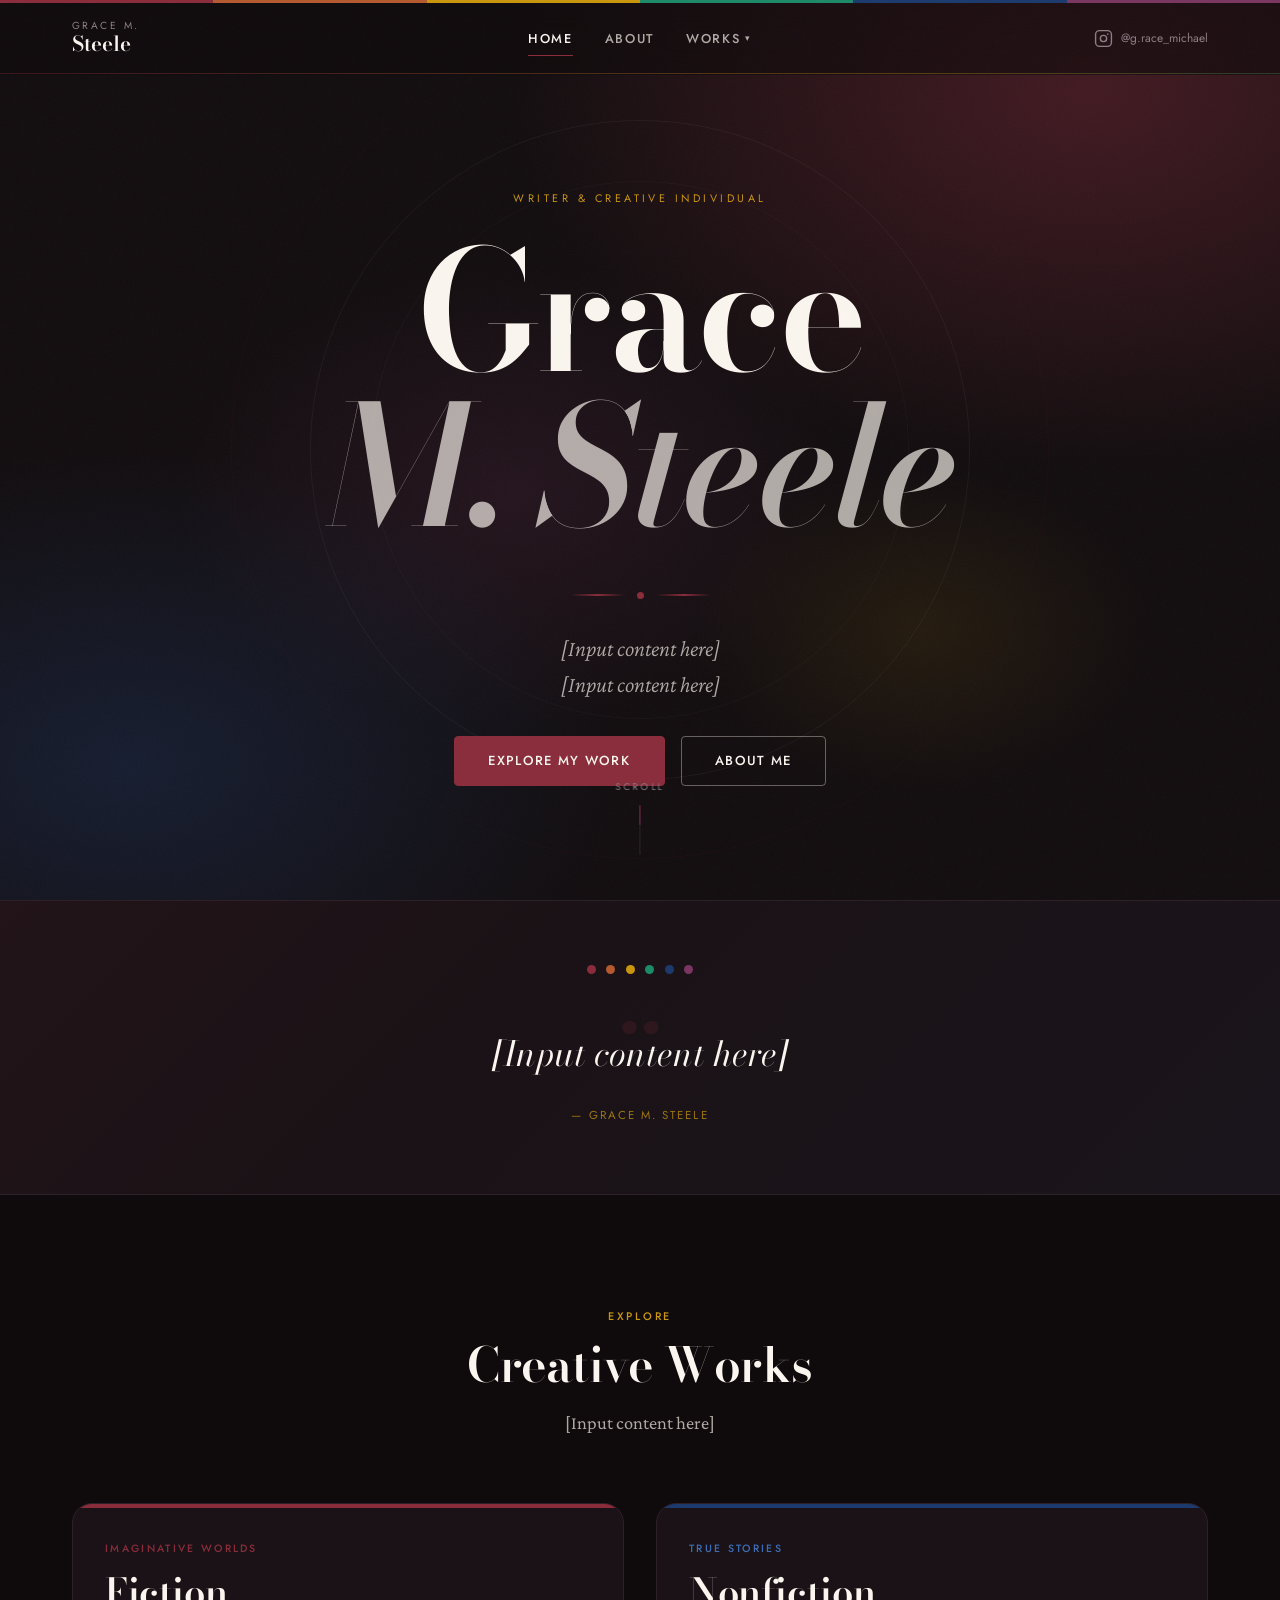
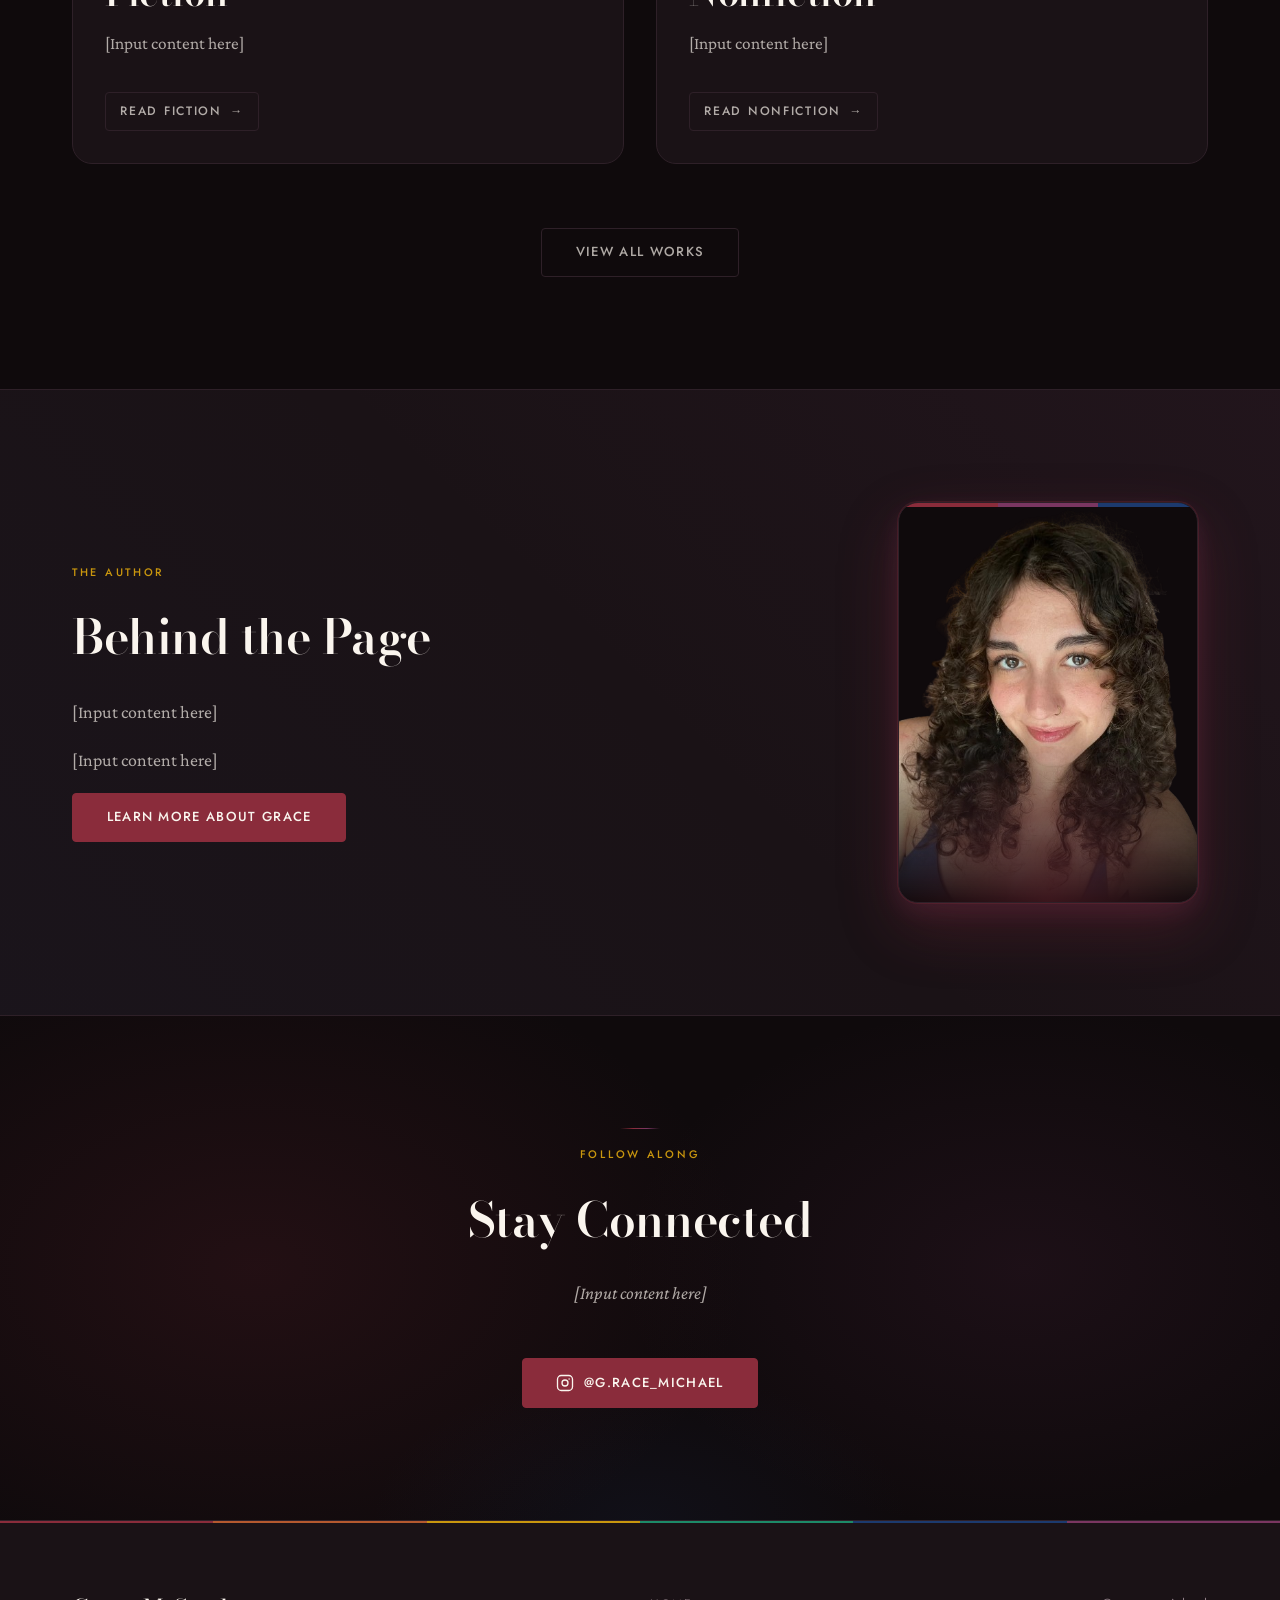
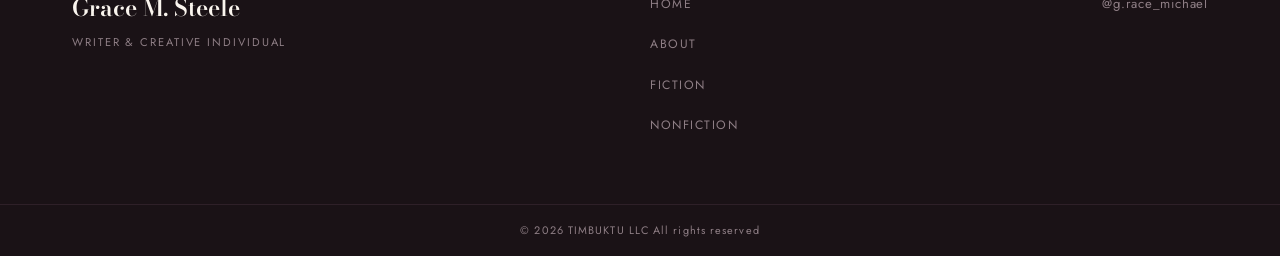
==== commit c78a1d5b: "Update content to be placeholders to show client" ====
--- a/index.html
+++ b/index.html
@@ -107,7 +107,7 @@
       <div class="hero__ring" aria-hidden="true"></div>
 
       <div class="hero__content">
-        <p class="hero__eyebrow">Writer &amp; Creative Individual</p>
+        <p class="hero__eyebrow">Writer & Creative Individual</p>
 
         <h1 class="hero__title" id="hero-title">
           <span class="hero__title-name">Grace</span>
@@ -121,8 +121,8 @@
         </div>
 
         <p class="hero__tagline">
-          Stories that illuminate the world<br>
-          from the inside&nbsp;out.
+         [Input content here]<br>
+          [Input content here]
         </p>
 
         <div class="hero__cta-group">
@@ -156,8 +156,7 @@
 
         <blockquote class="statement__quote" id="statement-quote">
           <p class="statement__quote-text">
-            A writer's work is never separate from who they are —<br>
-            it is who they are, made&nbsp;visible.
+            [Input content here]
           </p>
           <cite class="statement__quote-cite">— Grace M. Steele</cite>
         </blockquote>
@@ -173,7 +172,7 @@
         <header class="section__header">
           <span class="section__eyebrow">Explore</span>
           <h2 class="section__title" id="works-heading">Creative Works</h2>
-          <p class="section__subtitle">Dive into worlds built from imagination and drawn from&nbsp;life.</p>
+          <p class="section__subtitle">[Input content here]</p>
         </header>
 
         <div class="works__grid" id="works-grid">
@@ -184,7 +183,7 @@
               <span class="works__card-eyebrow">Imaginative Worlds</span>
               <h3 class="works__card-title">Fiction</h3>
               <p class="works__card-desc">
-                Step into stories where the boundaries of the possible bend and stretch. From speculative landscapes to intimate character studies, each piece is a door left quietly&nbsp;ajar.
+               [Input content here]
               </p>
               <a href="pages/portfolio/fiction.html" class="works__card-cta">
                 Read Fiction <span class="works__card-arrow" aria-hidden="true">&rarr;</span>
@@ -198,7 +197,7 @@
               <span class="works__card-eyebrow">True Stories</span>
               <h3 class="works__card-title">Nonfiction</h3>
               <p class="works__card-desc">
-                Real life, rendered in full color. Essays and reflections that explore what it means to be human — curious, contradictory, and always reaching toward&nbsp;meaning.
+                [Input content here]
               </p>
               <a href="pages/portfolio/nonfiction.html" class="works__card-cta">
                 Read Nonfiction <span class="works__card-arrow" aria-hidden="true">&rarr;</span>
@@ -231,10 +230,10 @@
           <span class="section__eyebrow">The Author</span>
           <h2 class="section__title" id="about-preview-heading">Behind the&nbsp;Page</h2>
           <p class="about-preview__body">
-            Grace M. Steele is a writer whose work spans the full spectrum of human experience — from the vividly imagined to the searingly real. Her writing is an act of discovery, both for herself and for the readers who follow her into the unknown.
+            [Input content here]
           </p>
           <p class="about-preview__body">
-            To know her work is to know a little of who she is: curious, empathetic, and endlessly drawn to the stories that live just beneath the surface of everyday&nbsp;life.
+            [Input content here]
           </p>
           <a href="pages/about.html" class="btn btn--primary">Learn More About Grace</a>
         </div>
@@ -272,7 +271,7 @@
         <span class="section__eyebrow">Follow Along</span>
         <h2 class="section__title" id="connect-heading">Stay Connected</h2>
         <p class="connect__body">
-          Follow Grace's creative journey on Instagram for updates, thoughts, and glimpses behind the work.
+          [Input content here]
         </p>
         <a href="https://instagram.com/g.race_michael" class="btn btn--primary btn--with-icon" target="_blank" rel="noopener noreferrer">
           <svg class="btn__icon" xmlns="http://www.w3.org/2000/svg" viewBox="0 0 24 24" fill="none" stroke="currentColor" stroke-width="1.75" stroke-linecap="round" stroke-linejoin="round" aria-hidden="true" width="18" height="18">
@@ -308,7 +307,7 @@
 
       <div class="footer__brand">
         <p class="footer__name">Grace M. Steele</p>
-        <p class="footer__descriptor">Writer &amp; Creative Individual</p>
+        <p class="footer__descriptor">Writer & Creative Individual</p>
       </div>
 
       <nav class="footer__nav" aria-label="Footer navigation">
@@ -335,4 +334,4 @@
   </footer>
 
 </body>
-</html>
+</html>
--- a/assets/css/index.css
+++ b/assets/css/index.css
@@ -256,6 +256,23 @@
   text-transform: uppercase;
   color: var(--color-mustard);
   margin-bottom: 0.85rem;
+  position: relative;
+  /* Drawn underline via ::after — animates when scrolled into view
+     via the @supports scroll-driven block below */
+}
+
+/* Ink-stroke underline that draws left → right beneath the eyebrow */
+.section__eyebrow::after {
+  content: '';
+  position: absolute;
+  bottom: -4px;
+  left: 50%;
+  transform: translateX(-50%) scaleX(0);
+  transform-origin: left;
+  width: 100%;
+  height: 1px;
+  background: linear-gradient(90deg, var(--color-wine), var(--color-mustard));
+  border-radius: 1px;
 }
 
 .section__title {
@@ -322,16 +339,15 @@
   display: block;
   flex: 1 1 0;
   height: 100%;
-  /* opacity animation is compositor-safe */
-  animation: stripe-pulse 9s ease-in-out infinite;
+  animation: stripe-pulse 6s ease-in-out infinite;
 }
 
 .site-gem-band__stripe--wine    { background-color: var(--color-wine);    animation-delay: 0.0s; }
-.site-gem-band__stripe--sienna  { background-color: var(--color-sienna);  animation-delay: 1.5s; }
-.site-gem-band__stripe--mustard { background-color: var(--color-mustard); animation-delay: 3.0s; }
-.site-gem-band__stripe--jade    { background-color: var(--color-jade);    animation-delay: 4.5s; }
-.site-gem-band__stripe--navy    { background-color: var(--color-navy);    animation-delay: 6.0s; }
-.site-gem-band__stripe--plum    { background-color: var(--color-plum);    animation-delay: 7.5s; }
+.site-gem-band__stripe--sienna  { background-color: var(--color-sienna);  animation-delay: 1.0s; }
+.site-gem-band__stripe--mustard { background-color: var(--color-mustard); animation-delay: 2.0s; }
+.site-gem-band__stripe--jade    { background-color: var(--color-jade);    animation-delay: 3.0s; }
+.site-gem-band__stripe--navy    { background-color: var(--color-navy);    animation-delay: 4.0s; }
+.site-gem-band__stripe--plum    { background-color: var(--color-plum);    animation-delay: 5.0s; }
 
 @keyframes stripe-pulse {
   0%, 60%, 100% { opacity: 0.85; }
@@ -350,17 +366,52 @@
   right: 0;
   z-index: 900;
   height: var(--header-height);
-  background-color: rgba(15, 10, 12, 0.82);
-  border-bottom: 1px solid var(--color-border);
+  background-color: rgba(15, 10, 12, 0.60);
+  border-bottom: 1px solid transparent;
   backdrop-filter: blur(14px);
   -webkit-backdrop-filter: blur(14px);
+  transition: background-color 0.4s var(--ease-in-out), border-color 0.4s var(--ease-in-out);
+  /* Slow ambient hue drift — barely perceptible, keeps header alive */
+  animation: header-hue-drift 20s ease-in-out infinite;
+}
+
+/* Rainbow gem line always present at low opacity, brightens on scroll */
+.site-header::after {
+  content: '';
+  position: absolute;
+  bottom: 0;
+  left: 0;
+  right: 0;
+  height: 1px;
+  background: linear-gradient(
+    90deg,
+    var(--color-wine)    0%,
+    var(--color-sienna)  18%,
+    var(--color-mustard) 36%,
+    var(--color-jade)    54%,
+    var(--color-navy)    72%,
+    var(--color-plum)    90%,
+    var(--color-wine)    100%
+  );
+  background-size: 200% 100%;
+  /* Always faintly visible — scroll-driven version raises opacity */
+  opacity: 0.35;
+  animation: header-line-slide 8s linear infinite;
+  transition: opacity 0.6s var(--ease-out);
+}
+
+@keyframes header-line-slide {
+  from { background-position: 0%   center; }
+  to   { background-position: 200% center; }
 }
 
 .nav {
-  display: flex;
-  flex-direction: row;
+  /* 3-column grid: logo | menu | utility
+     1fr on each outer column means the menu always sits dead-center
+     regardless of the widths of logo or social link. */
+  display: grid;
+  grid-template-columns: 1fr auto 1fr;
   align-items: center;
-  justify-content: space-between;
   height: 100%;
   max-width: var(--max-width);
   margin: 0 auto;
@@ -498,8 +549,8 @@
   background-color: rgba(250, 245, 238, 0.05);
 }
 
-/* Social */
-.nav__utility   { flex-shrink: 0; }
+/* Social — grid col 3, pinned to the right */
+.nav__utility   { justify-self: end; }
 .nav__social-link {
   display: flex;
   align-items: center;
@@ -601,8 +652,9 @@
   text-transform: uppercase;
   color: var(--color-mustard);
   margin-bottom: 1.6rem;
-  opacity: 0;
-  animation: fade-up 0.8s var(--ease-out) 0.2s forwards;
+  /* Eyebrow writes in first */
+  clip-path: inset(0 100% 0 0);
+  animation: line-write 0.8s var(--ease-out) 0.15s forwards;
 }
 
 .hero__title {
@@ -614,18 +666,20 @@
   margin-bottom: var(--space-sm);
 }
 
+/* Each title line clips from left → right, simulating being written */
 .hero__title-name {
   display: block;
   color: var(--color-white);
-  opacity: 0;
-  animation: fade-up 0.9s var(--ease-out) 0.5s forwards;
+  /* Start fully clipped; animate clip away left-to-right */
+  clip-path: inset(0 100% 0 0);
+  animation: line-write 1.1s var(--ease-out) 0.55s forwards;
 }
 
 .hero__title-initials {
   display: block;
   color: var(--color-white-dim);
-  opacity: 0;
-  animation: fade-up 0.9s var(--ease-out) 0.72s forwards;
+  clip-path: inset(0 100% 0 0);
+  animation: line-write 1.0s var(--ease-out) 1.35s forwards;
 }
 
 /* Decorative rule */
@@ -636,7 +690,8 @@
   gap: 0.75rem;
   margin: var(--space-md) auto;
   opacity: 0;
-  animation: fade-in 0.7s var(--ease-out) 1.05s forwards;
+  /* Rule fades in after second line finishes */
+  animation: fade-in 0.7s var(--ease-out) 2.3s forwards;
 }
 
 .hero__rule-line {
@@ -654,8 +709,7 @@
   border-radius: 50%;
   background-color: var(--color-wine);
   flex-shrink: 0;
-  /* Opacity-only pulse — no box-shadow animation (avoids repaint) */
-  animation: gem-pulse 3s ease-in-out 1.5s infinite;
+  animation: gem-pulse 3s ease-in-out 2.8s infinite;
 }
 
 .hero__tagline {
@@ -666,8 +720,25 @@
   color: var(--color-white-dim);
   line-height: 1.65;
   margin-bottom: var(--space-md);
+  /* Tagline also writes in left-to-right after rule appears */
+  clip-path: inset(0 100% 0 0);
+  animation: line-write 1.0s var(--ease-out) 2.7s forwards;
+  position: relative;
+}
+
+/* Blinking text cursor after tagline — fades out after a few blinks */
+.hero__tagline::after {
+  content: '|';
+  position: absolute;
+  margin-left: 3px;
+  color: var(--color-wine);
+  font-style: normal;
+  font-weight: 300;
+  animation:
+    cursor-appear 0s 3.7s forwards,
+    cursor-blink  0.75s ease-in-out 3.7s 5,
+    cursor-fade   0.4s ease-in-out  7.45s forwards;
   opacity: 0;
-  animation: fade-up 0.8s var(--ease-out) 1.3s forwards;
 }
 
 .hero__cta-group {
@@ -678,7 +749,7 @@
   gap: var(--space-sm);
   flex-wrap: wrap;
   opacity: 0;
-  animation: fade-up 0.8s var(--ease-out) 1.6s forwards;
+  animation: fade-up 0.8s var(--ease-out) 3.8s forwards;
 }
 
 /* Scroll indicator */
@@ -693,7 +764,7 @@
   gap: 0.6rem;
   z-index: 2;
   opacity: 0;
-  animation: fade-in 1s ease 2.2s forwards;
+  animation: fade-in 1s ease 4.2s forwards;
 }
 .hero__scroll-label {
   font-family: var(--font-ui);
@@ -739,6 +810,13 @@
   border-top: 1px solid var(--color-border);
   border-bottom: 1px solid var(--color-border);
   padding: var(--space-lg) 0;
+  /* Diagonal gem-colour gradient wash across the surface */
+  background-image: linear-gradient(
+    135deg,
+    rgba(138,44,59,0.07)  0%,
+    transparent            40%,
+    rgba(28,58,110,0.07)  100%
+  );
 }
 
 .section--statement .section__inner {
@@ -762,7 +840,6 @@
   width: 9px;
   height: 9px;
   border-radius: 50%;
-  /* opacity + transform only */
   animation: gem-wave 3.6s ease-in-out infinite;
 }
 
@@ -774,11 +851,32 @@
 .statement__gem:nth-child(6) { background-color: var(--color-plum);    animation-delay: 1.5s; }
 
 @keyframes gem-wave {
-  0%, 70%, 100% { transform: scale(1) translateY(0); opacity: 0.7; }
+  0%, 70%, 100% { transform: scale(1) translateY(0);   opacity: 0.7; }
   35%            { transform: scale(1.55) translateY(-3px); opacity: 1; }
 }
 
-.statement__quote     { max-width: 700px; }
+/* Quote block — decorative large opening mark via ::before */
+.statement__quote {
+  max-width: 700px;
+  position: relative;
+  padding-top: 1.5rem;
+}
+
+.statement__quote::before {
+  content: '\201C'; /* left double quotation mark */
+  position: absolute;
+  top: -0.6rem;
+  left: 50%;
+  transform: translateX(-50%);
+  font-family: var(--font-display);
+  font-size: 7rem;
+  line-height: 1;
+  color: var(--color-wine);
+  opacity: 0.18;
+  pointer-events: none;
+  user-select: none;
+}
+
 .statement__quote-text {
   font-family: var(--font-display);
   font-size: clamp(1.45rem, 3vw, 2.15rem);
@@ -787,26 +885,31 @@
   line-height: 1.42;
   color: var(--color-white);
   margin-bottom: 1.2rem;
-}
+  position: relative;
+  z-index: 1;
+}
+
 .statement__quote-cite {
   font-family: var(--font-ui);
   font-size: 0.72rem;
   letter-spacing: 0.18em;
   text-transform: uppercase;
-  color: var(--color-muted);
+  color: var(--color-mustard);
+  opacity: 0.75;
 }
 
 
 /* ================================================================
    12. WORKS CARDS
    ─────────────────────────────────────────────────────────────────
-   Fix #2: Hover was snapping because box-shadow was being animated
-   alongside transform. Fix: drop the hover lift entirely; instead
-   use border-color + a thin top-border color bar height change,
-   matching the smooth feel of .btn--ghost. The card itself scales
-   very slightly (compositor-only), no translateY jitter.
-   Mobile: cards now stack with a defined min-height so they are
-   always fully visible at any viewport.
+   Hover: NO transform on the card itself — scale() and translateY()
+   both cause the card to visually break out of its flex container
+   and push siblings. Instead hover is communicated entirely through
+   interior changes: border-color, color-bar opacity, and CTA state.
+   Zero layout or paint triggers on hover.
+
+   Mobile: grid switches to single-column at 740px. Each card is
+   full-width and self-sizing in that direction.
    ================================================================ */
 
 .section--works { background-color: var(--color-bg); }
@@ -822,37 +925,30 @@
 .works__card {
   display: flex;
   flex-direction: column;
+  /* flex-basis 0 with flex-grow 1 gives equal widths;
+     min-width 0 lets cards shrink below their content size */
   flex: 1 1 0;
-  /* Explicit min-width so cards never collapse to zero on mobile */
   min-width: 0;
   border: 1px solid var(--color-border);
   border-radius: var(--radius-lg);
   overflow: hidden;
   background-color: var(--color-surface);
-  position: relative;
-  /* Transform + opacity only — avoids layout/paint triggers */
-  transition:
-    border-color var(--t),
-    transform    0.28s var(--ease-out),
-    opacity      var(--t);
-  will-change: transform;
-}
-
-/* Hover: gentle scale (compositor) + border highlight */
-.works__card:hover {
-  transform: scale(1.015);
-  border-color: rgba(250, 245, 238, 0.12);
-}
-
-/* Colour bar — height change is cheap for a fixed-height element */
+  /* Only transition color-safe props — no transform, no box-shadow */
+  transition: border-color 0.28s var(--ease-out);
+}
+
+.works__card:hover { border-color: rgba(250, 245, 238, 0.14); }
+
+/* Colour bar */
 .works__card-color-bar {
   height: 4px;
   flex-shrink: 0;
-  transition: height 0.28s var(--ease-out);
+  /* opacity change on hover — compositor-safe */
+  transition: opacity 0.28s var(--ease-out);
 }
 .works__card--fiction    .works__card-color-bar { background-color: var(--color-wine); }
 .works__card--nonfiction .works__card-color-bar { background-color: var(--color-navy); }
-.works__card:hover .works__card-color-bar { height: 7px; }
+.works__card:hover .works__card-color-bar       { opacity: 0.75; }
 
 /* Card body */
 .works__card-body {
@@ -870,8 +966,8 @@
   text-transform: uppercase;
   margin-bottom: 0.8rem;
 }
-.works__card--fiction    .works__card-eyebrow { color: var(--color-wine);  }
-.works__card--nonfiction .works__card-eyebrow { color: #3c6db5;            }
+.works__card--fiction    .works__card-eyebrow { color: var(--color-wine); }
+.works__card--nonfiction .works__card-eyebrow { color: #3c6db5;           }
 
 .works__card-title {
   font-family: var(--font-display);
@@ -889,7 +985,7 @@
   flex: 1;
 }
 
-/* CTA — identical hover mechanics to .btn--ghost for consistency */
+/* CTA — same pattern as .btn--ghost */
 .works__card-cta {
   display: inline-flex;
   align-items: center;
@@ -904,18 +1000,15 @@
   padding: 0.5rem 0.9rem;
   border: 1.5px solid var(--color-border);
   border-radius: var(--radius-sm);
-  /* Same transition set as .btn — no box-shadow, no layout props */
   transition:
     border-color     var(--t),
     color            var(--t),
-    background-color var(--t),
-    transform        0.22s var(--ease-out);
+    background-color var(--t);
 }
 .works__card-cta:hover {
-  border-color: var(--color-muted);
-  color: var(--color-white);
+  border-color:     var(--color-muted);
+  color:            var(--color-white);
   background-color: rgba(250, 245, 238, 0.04);
-  transform: translateY(-1px);
 }
 
 .works__card-arrow {
@@ -946,6 +1039,12 @@
 .section--about-preview {
   background-color: var(--color-surface);
   border-top: 1px solid var(--color-border);
+  background-image: linear-gradient(
+    225deg,
+    rgba(122,54,97,0.08)  0%,
+    transparent            50%,
+    rgba(28,58,110,0.06)  100%
+  );
 }
 
 .about-preview__text {
@@ -1048,13 +1147,14 @@
   overflow: hidden;
 }
 
-/* Static gradient background — no animation */
+/* Gem-colour radial spotlight behind the CTA — static, no animation */
 .connect__bg {
   position: absolute;
   inset: 0;
   background:
-    radial-gradient(ellipse 60% 80% at 15% 50%, rgba(138,44,59,0.18) 0%, transparent 70%),
-    radial-gradient(ellipse 50% 70% at 85% 50%, rgba(122,54,97,0.15) 0%, transparent 70%);
+    radial-gradient(ellipse 55% 90% at 20% 50%,  rgba(138,44,59,0.16) 0%, transparent 70%),
+    radial-gradient(ellipse 45% 75% at 80% 50%,  rgba(122,54,97,0.13) 0%, transparent 70%),
+    radial-gradient(ellipse 35% 50% at 50% 100%, rgba(28,58,110,0.12) 0%, transparent 60%);
   pointer-events: none;
 }
 
@@ -1062,6 +1162,21 @@
   position: relative;
   z-index: 1;
   gap: var(--space-sm);
+}
+
+/* Decorative gem-gradient bar above the connect eyebrow */
+.section--connect .section__eyebrow::before {
+  content: '';
+  display: block;
+  width: 40px;
+  height: 1.5px;
+  background: linear-gradient(90deg, transparent, var(--color-wine), var(--color-plum), transparent);
+  margin: 0 auto var(--space-sm);
+}
+/* Hide the generic drawn underline in this section — the ::before
+   bar above the label serves the same decorative purpose */
+.section--connect .section__eyebrow::after {
+  display: none;
 }
 
 .connect__body {
@@ -1071,6 +1186,7 @@
   max-width: 44ch;
   text-align: center;
   margin-bottom: var(--space-md);
+  font-style: italic;
 }
 
 
@@ -1195,9 +1311,11 @@
 
 /* ================================================================
    16. KEYFRAMES
-   All animations use only transform + opacity (compositor-only).
-   ================================================================ */
-
+   All animations use only clip-path, transform, or opacity —
+   compositor-safe, no layout or paint triggers.
+   ================================================================ */
+
+/* ── Fade variants ──────────────────── */
 @keyframes fade-up {
   from { opacity: 0; transform: translateY(24px); }
   to   { opacity: 1; transform: translateY(0);    }
@@ -1208,17 +1326,87 @@
   to   { opacity: 1; }
 }
 
+/* ── Writing reveal ─────────────────── */
+/* clip-path is compositor-eligible on modern browsers */
+@keyframes line-write {
+  from { clip-path: inset(0 100% 0 0); }
+  to   { clip-path: inset(0 0%   0 0); }
+}
+
+/* ── Cursor blink / fade ────────────── */
+@keyframes cursor-appear {
+  to { opacity: 1; }
+}
+@keyframes cursor-blink {
+  0%, 100% { opacity: 1;   }
+  50%       { opacity: 0;   }
+}
+@keyframes cursor-fade {
+  to { opacity: 0; }
+}
+
+/* ── Drawn underline for eyebrows ───── */
+/* Applied via .section__eyebrow::after — draws left-to-right */
+@keyframes underline-draw {
+  from { transform: scaleX(0); }
+  to   { transform: scaleX(1); }
+}
+
+/* ── Ring spin ──────────────────────── */
 @keyframes ring-spin {
   from { transform: translate(-50%, -50%) rotate(0deg);   }
   to   { transform: translate(-50%, -50%) rotate(360deg); }
 }
 
-/* Gem dot pulse — opacity only, no box-shadow */
+/* ── Gem pulse (opacity only) ───────── */
 @keyframes gem-pulse {
   0%, 100% { opacity: 1;   }
   50%       { opacity: 0.4; }
 }
 
+/* ── Gem wave (statement dots) ───────── */
+@keyframes gem-wave {
+  0%, 70%, 100% { transform: scale(1) translateY(0);        opacity: 0.7; }
+  35%            { transform: scale(1.55) translateY(-3px);  opacity: 1;   }
+}
+
+/* ── Scroll thumb travel ────────────── */
+@keyframes scroll-travel {
+  0%   { transform: translateY(-100%); opacity: 0; }
+  20%  { opacity: 1; }
+  80%  { opacity: 1; }
+  100% { transform: translateY(250%);  opacity: 0; }
+}
+
+/* ── Gem band stripe pulse ──────────── */
+@keyframes stripe-pulse {
+  0%, 50%, 100% { opacity: 0.7;  }
+  25%            { opacity: 1;    }
+}
+
+/* ── Header rainbow sweep ───────────── */
+@keyframes header-line-slide {
+  from { background-position: 0%   center; }
+  to   { background-position: 200% center; }
+}
+
+/* ── Header ambient hue drift ───────── */
+/* A very slow, barely-perceptible color shift in the header
+   background — gives life without any repaint cost */
+@keyframes header-hue-drift {
+  0%   { background-color: rgba(15,10,12,0.82); }
+  25%  { background-color: rgba(18,10,13,0.82); }
+  50%  { background-color: rgba(12,10,15,0.82); }
+  75%  { background-color: rgba(14,11,12,0.82); }
+  100% { background-color: rgba(15,10,12,0.82); }
+}
+
+/* ── Works section: section title draw ─ */
+@keyframes title-underline-draw {
+  from { width: 0; }
+  to   { width: 3rem; }
+}
+
 
 /* ================================================================
    17. SCROLL-DRIVEN ANIMATIONS
@@ -1228,15 +1416,50 @@
 
 @supports (animation-timeline: scroll()) {
 
-  /* Header darkens as user scrolls — opacity + backdrop change */
+  /* Header darkens and rainbow line brightens as user scrolls */
   .site-header {
-    animation: header-darken linear both;
-    animation-timeline: scroll(root);
-    animation-range: 0px 120px;
-  }
-  @keyframes header-darken {
-    from { background-color: rgba(15,10,12,0.60); }
-    to   { background-color: rgba(15,10,12,0.94); }
+    /* Override the static hue-drift with scroll-driven fill.
+       The hue-drift animation is declared on the element itself;
+       scroll-driven animation-timeline overrides background-color only. */
+    animation:
+      header-hue-drift 20s ease-in-out infinite,
+      header-fill      linear both;
+    animation-timeline: auto, scroll(root);
+    animation-range:    auto, 0px 140px;
+  }
+  @keyframes header-fill {
+    from {
+      background-color: rgba(15,10,12,0.30);
+      border-bottom-color: transparent;
+    }
+    to {
+      background-color: rgba(15,10,12,0.94);
+      border-bottom-color: var(--color-border);
+    }
+  }
+
+  /* Rainbow gem line fades from 0.35 → 1 as header fills */
+  .site-header::after {
+    animation:
+      header-line-slide 8s linear infinite,
+      header-line-fade  linear both;
+    animation-timeline: auto, scroll(root);
+    animation-range:    auto, 60px 160px;
+  }
+  @keyframes header-line-fade {
+    from { opacity: 0.35; }
+    to   { opacity: 1;    }
+  }
+
+  /* Eyebrow underlines draw in when element enters view */
+  .section__eyebrow::after {
+    animation: eyebrow-draw linear both;
+    animation-timeline: view();
+    animation-range: entry 10% entry 55%;
+  }
+  @keyframes eyebrow-draw {
+    from { transform: translateX(-50%) scaleX(0); }
+    to   { transform: translateX(-50%) scaleX(1); }
   }
 
   /* Statement quote fades up on scroll into view */
@@ -1300,19 +1523,28 @@
    18. RESPONSIVE
    ================================================================ */
 
-/* Tablet ≤ 900px */
-@media (max-width: 900px) {
-
-  .nav__social-label { display: none; }
-
-  /* Works cards stack vertically — no min-height needed, cards
-     size to content naturally in column direction */
+/* ── Works cards stack at 740px ───────
+   At this width side-by-side cards become too narrow to read.
+   Switch to single column; each card becomes full-width.
+   Do NOT touch transform or overflow here — just layout. */
+@media (max-width: 740px) {
   .works__grid {
     flex-direction: column;
     align-items: stretch;
   }
-
-  /* About preview: portrait above text on tablet */
+  /* Cards are full-width in column mode */
+  .works__card {
+    flex: 0 0 auto;
+    width: 100%;
+  }
+}
+
+/* ── Tablet ≤ 900px ───────────────────── */
+@media (max-width: 900px) {
+
+  .nav__social-label { display: none; }
+
+  /* About preview: portrait above text */
   .section__inner--split {
     flex-direction: column-reverse;
     gap: var(--space-md);
@@ -1346,7 +1578,7 @@
   }
 }
 
-/* Mobile ≤ 600px */
+/* ── Mobile ≤ 600px ─────────────────── */
 @media (max-width: 600px) {
 
   :root {
@@ -1369,7 +1601,8 @@
     max-width: 300px;
   }
 
-  .statement__quote-text { font-size: 1.3rem; }
+  .statement__quote::before { font-size: 5rem; }
+  .statement__quote-text    { font-size: 1.3rem; }
 
   .portrait-frame { width: min(260px, 85vw); }
 }
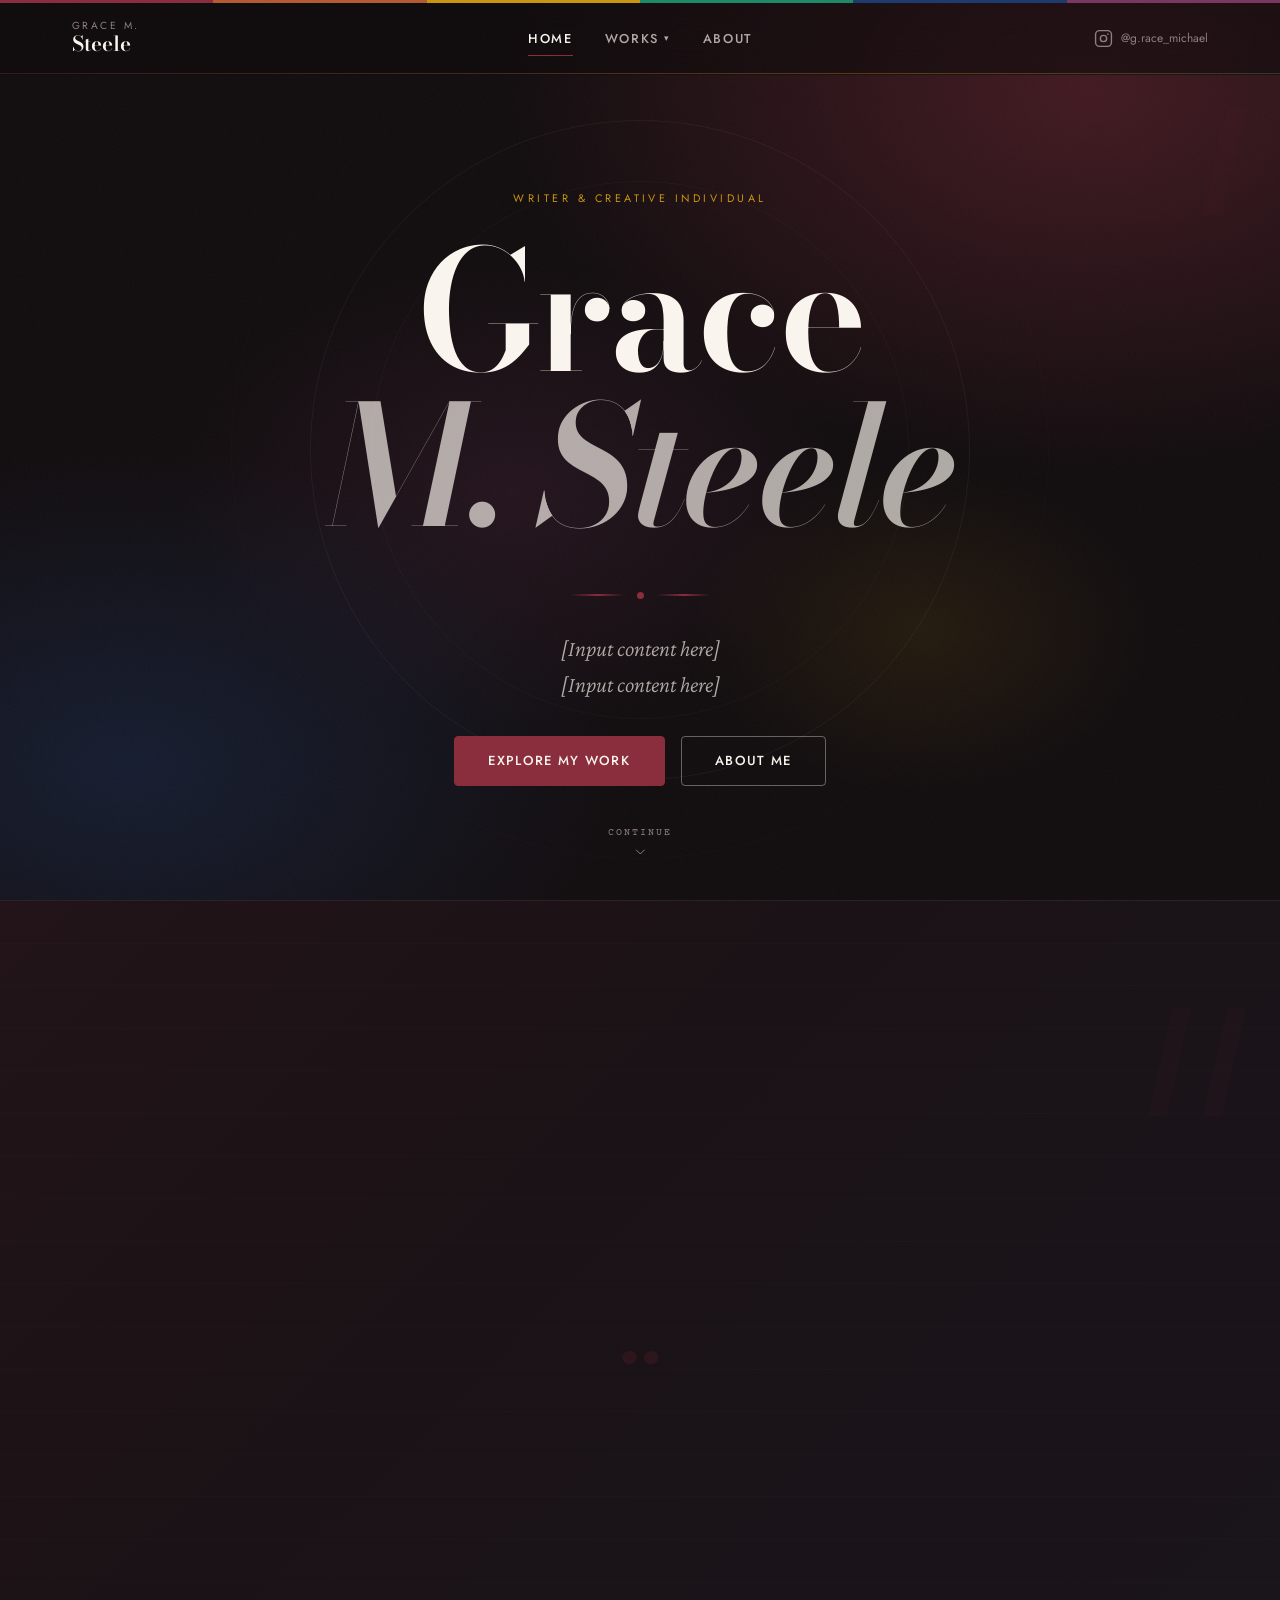
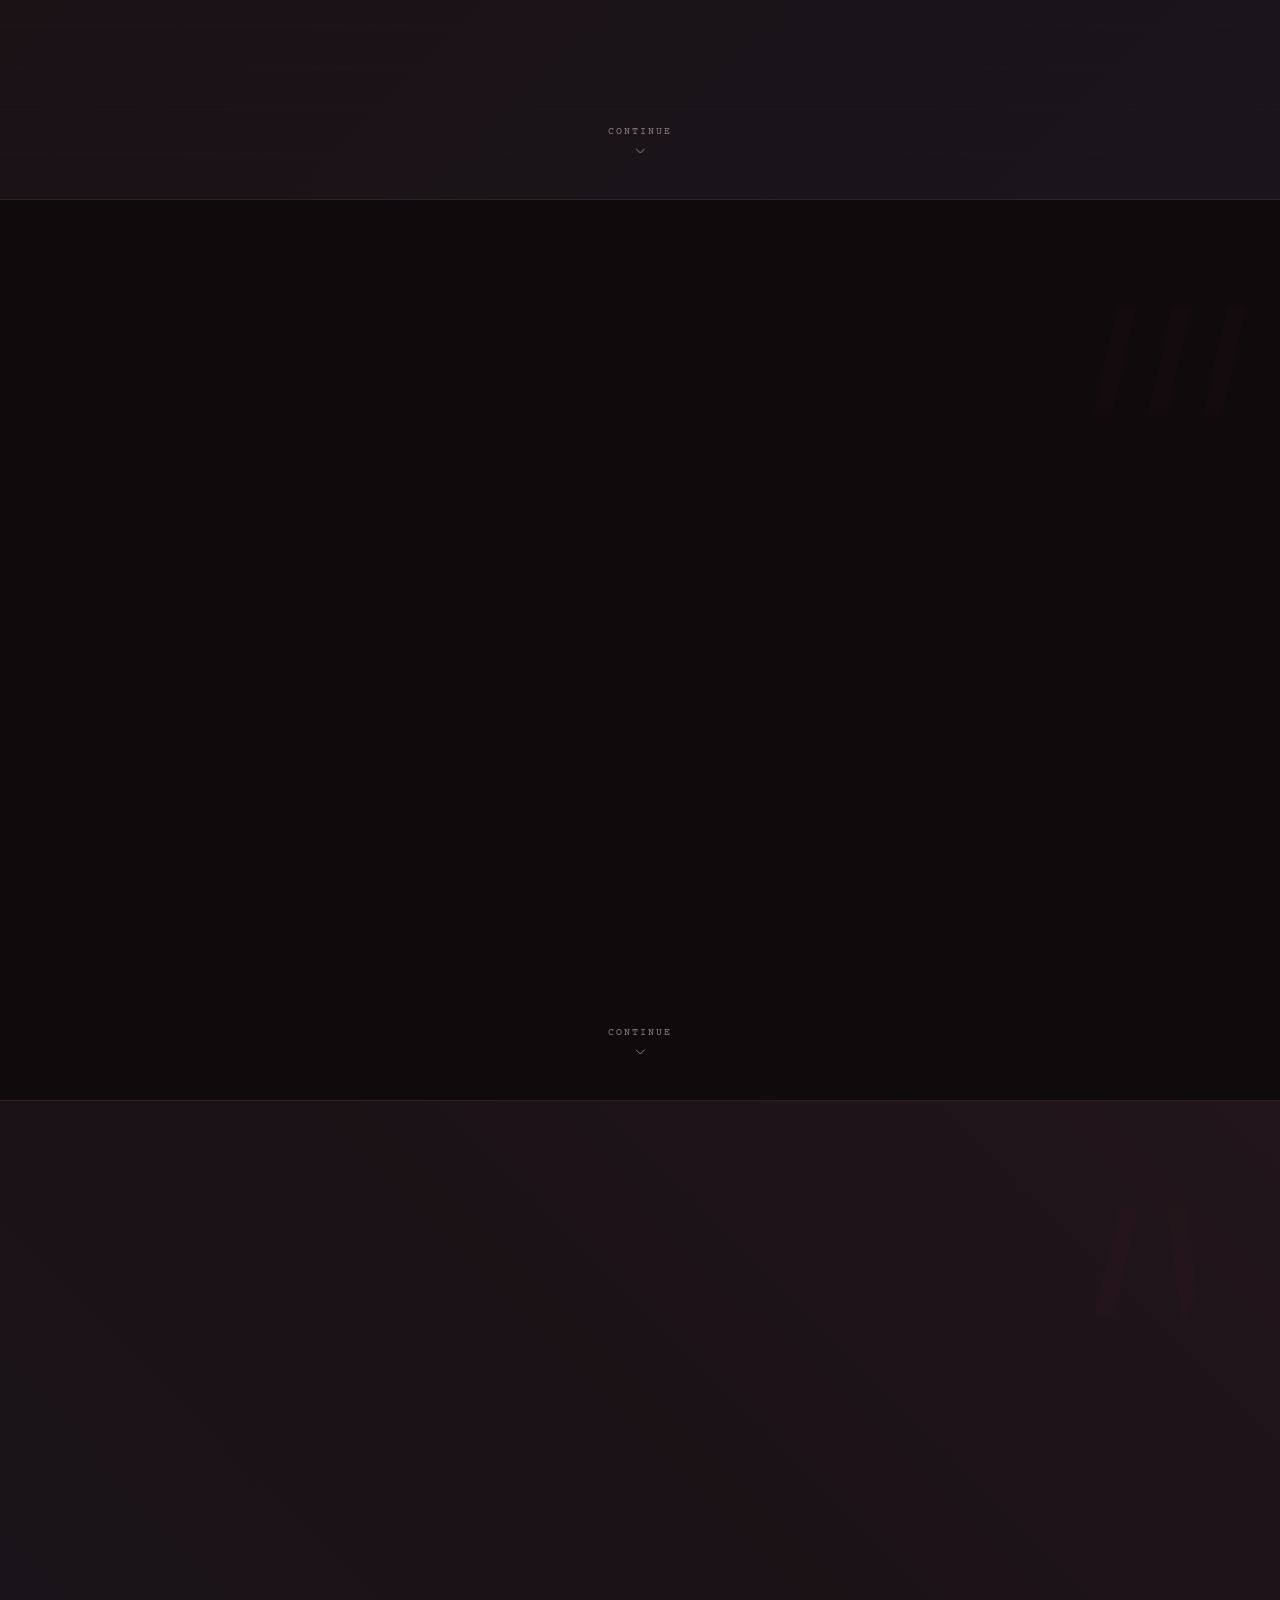
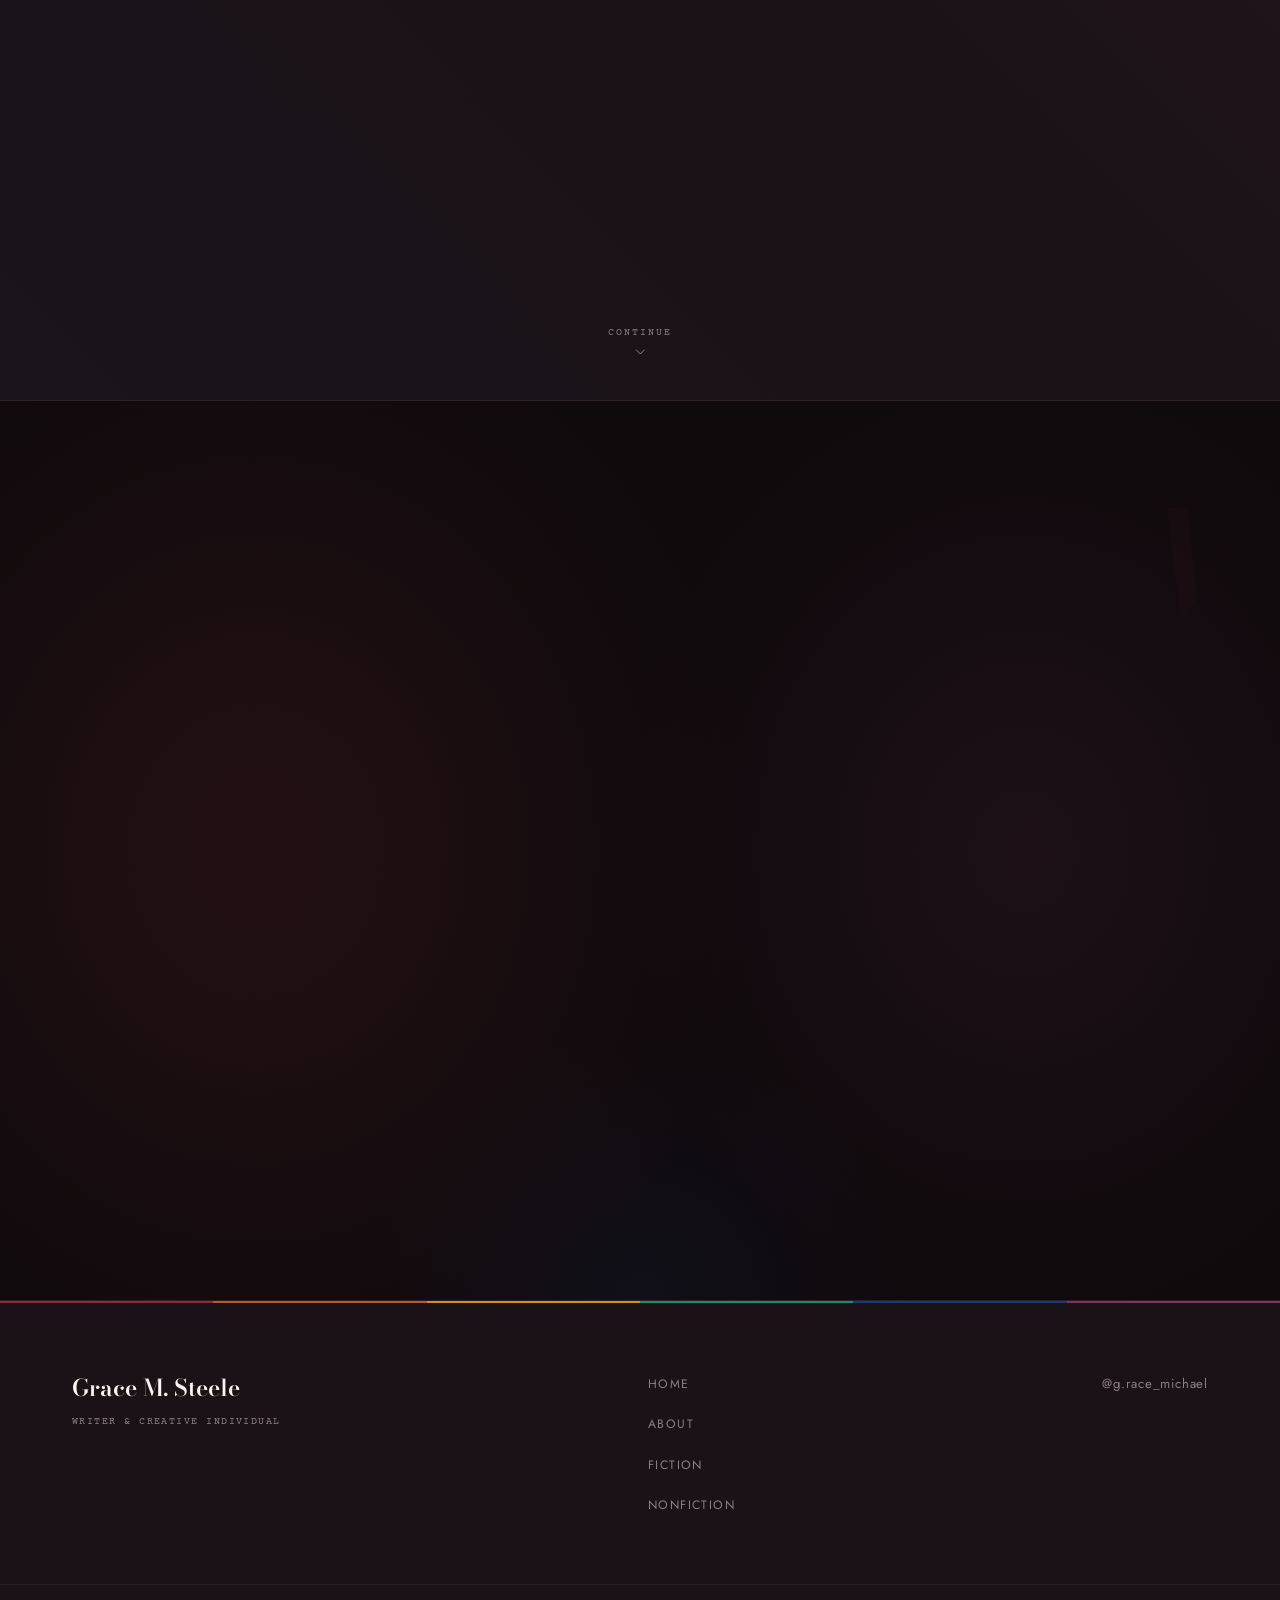
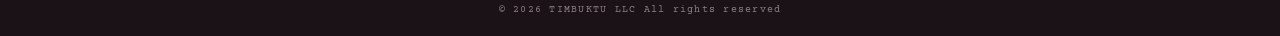
==== commit 490197a9: "Update visuals and navigation functionality" ====
--- a/index.html
+++ b/index.html
@@ -3,33 +3,19 @@
 <head>
   <meta charset="UTF-8">
   <meta name="viewport" content="width=device-width, initial-scale=1.0">
-  <meta name="description" content="Grace M. Steele — Writer, creative individual, and storyteller. Explore fiction, nonfiction, and creative works.">
+  <meta name="description" content="Grace M. Steele - Writer, creative individual, and storyteller. Explore fiction, nonfiction, and creative works.">
   <title>Grace M. Steele</title>
 
-  <!-- ── Scrollbar removal ──────────────────────────────────────── -->
-  <script>
-    (function () {
-      var s = document.createElement('style');
-      s.textContent =
-        'html{-ms-overflow-style:none;scrollbar-width:none;overflow-y:scroll;}' +
-        'html::-webkit-scrollbar{display:none;width:0;height:0;}';
-      document.head.appendChild(s);
-    }());
-  </script>
-
-  <!-- Google Fonts -->
   <link rel="preconnect" href="https://fonts.googleapis.com">
   <link rel="preconnect" href="https://fonts.gstatic.com" crossorigin>
-  <link href="https://fonts.googleapis.com/css2?family=Bodoni+Moda:ital,opsz,wght@0,6..96,400;0,6..96,600;1,6..96,400;1,6..96,600&family=Crimson+Pro:ital,wght@0,300;0,400;0,600;1,300;1,400&family=Jost:wght@300;400;500;600&display=swap" rel="stylesheet">
+  <link href="https://fonts.googleapis.com/css2?family=Bodoni+Moda:ital,opsz,wght@0,6..96,400;0,6..96,600;1,6..96,400;1,6..96,600&family=Crimson+Pro:ital,wght@0,300;0,400;0,600;1,300;1,400&family=Jost:wght@300;400;500;600&family=Courier+Prime:ital,wght@0,400;1,400&display=swap" rel="stylesheet">
 
   <link rel="stylesheet" href="assets/css/index.css">
 </head>
 <body>
 
-  <!-- Film grain — fixed overlay -->
   <div class="site-grain" aria-hidden="true"></div>
 
-  <!-- Six-stripe gem band pinned to top -->
   <div class="site-gem-band" aria-hidden="true">
     <span class="site-gem-band__stripe site-gem-band__stripe--wine"></span>
     <span class="site-gem-band__stripe site-gem-band__stripe--sienna"></span>
@@ -40,14 +26,12 @@
   </div>
 
 
-  <!-- ============================================================
-       SITE HEADER / NAVIGATION
-       ============================================================ -->
+  <!-- Header -->
   <header class="site-header" id="site-header">
     <nav class="nav" id="main-nav" aria-label="Main navigation">
 
       <div class="nav__logo">
-        <a href="index.html" class="nav__logo-link" aria-label="Grace M. Steele — Home">
+        <a href="index.html" class="nav__logo-link" aria-label="Grace M. Steele, Home">
           <span class="nav__logo-first">Grace M.</span>
           <span class="nav__logo-last">Steele</span>
         </a>
@@ -56,9 +40,6 @@
       <ul class="nav__menu" id="nav-menu" role="list">
         <li class="nav__item">
           <a href="index.html" class="nav__link nav__link--active" aria-current="page">Home</a>
-        </li>
-        <li class="nav__item">
-          <a href="pages/about.html" class="nav__link">About</a>
         </li>
         <li class="nav__item nav__item--has-dropdown">
           <a href="pages/portfolio.html" class="nav__link">
@@ -73,6 +54,9 @@
             </li>
           </ul>
         </li>
+        <li class="nav__item">
+          <a href="pages/about.html" class="nav__link">About</a>
+        </li>
       </ul>
 
       <div class="nav__utility">
@@ -90,24 +74,21 @@
   </header>
 
 
-  <!-- ============================================================
-       MAIN CONTENT
-       ============================================================ -->
   <main class="site-main" id="site-main">
 
 
-    <!-- ── HERO ──────────────────────────────────────────────── -->
+    <!-- Hero -->
     <section class="hero" id="hero" aria-labelledby="hero-title">
 
-      <!-- Static blurred colour blobs — NO animation, pure CSS radial gradients -->
       <div class="hero__bg" aria-hidden="true"></div>
       <div class="hero__noise" aria-hidden="true"></div>
-
-      <!-- Rotating ring: single element, cheap transform-only animation -->
       <div class="hero__ring" aria-hidden="true"></div>
 
+      <span class="section__chapter" aria-hidden="true">I</span>
+
       <div class="hero__content">
-        <p class="hero__eyebrow">Writer & Creative Individual</p>
+
+        <p class="hero__eyebrow">Writer &amp; Creative Individual</p>
 
         <h1 class="hero__title" id="hero-title">
           <span class="hero__title-name">Grace</span>
@@ -121,31 +102,35 @@
         </div>
 
         <p class="hero__tagline">
-         [Input content here]<br>
+          [Input content here]<br>
           [Input content here]
         </p>
 
         <div class="hero__cta-group">
           <a href="pages/portfolio.html" class="btn btn--primary">Explore My Work</a>
-          <a href="pages/about.html"     class="btn btn--outline">About Me</a>
-        </div>
-      </div>
-
-      <div class="hero__scroll" aria-hidden="true">
-        <span class="hero__scroll-label">Scroll</span>
-        <div class="hero__scroll-track">
-          <div class="hero__scroll-thumb"></div>
-        </div>
-      </div>
-
-    </section>
-
-
-    <!-- ── STATEMENT ─────────────────────────────────────────── -->
+          <a href="pages/about.html" class="btn btn--outline">About Me</a>
+        </div>
+
+      </div>
+
+      <button class="section__next-btn hero__next-btn" data-target="section-statement" aria-label="Continue to next section">
+        <span class="section__next-label">Continue</span>
+        <svg class="section__next-icon" xmlns="http://www.w3.org/2000/svg" viewBox="0 0 24 24" fill="none" stroke="currentColor" stroke-width="1.5" stroke-linecap="round" stroke-linejoin="round" aria-hidden="true" width="16" height="16">
+          <polyline points="6 9 12 15 18 9"></polyline>
+        </svg>
+      </button>
+
+    </section>
+
+
+    <!-- Statement -->
     <section class="section section--statement" id="section-statement" aria-labelledby="statement-quote">
+
+      <span class="section__chapter" aria-hidden="true">II</span>
+
       <div class="section__inner">
 
-        <div class="statement__gem-row" aria-hidden="true">
+        <div class="statement__gem-row anim-write" aria-hidden="true">
           <span class="statement__gem statement__gem--wine"></span>
           <span class="statement__gem statement__gem--sienna"></span>
           <span class="statement__gem statement__gem--mustard"></span>
@@ -155,50 +140,57 @@
         </div>
 
         <blockquote class="statement__quote" id="statement-quote">
-          <p class="statement__quote-text">
+          <p class="statement__quote-text anim-write">
             [Input content here]
           </p>
-          <cite class="statement__quote-cite">— Grace M. Steele</cite>
+          <cite class="statement__quote-cite anim-write">Grace M. Steele</cite>
         </blockquote>
 
       </div>
-    </section>
-
-
-    <!-- ── WORKS ─────────────────────────────────────────────── -->
+
+      <button class="section__next-btn" data-target="section-works" aria-label="Continue to Works">
+        <span class="section__next-label">Continue</span>
+        <svg class="section__next-icon" xmlns="http://www.w3.org/2000/svg" viewBox="0 0 24 24" fill="none" stroke="currentColor" stroke-width="1.5" stroke-linecap="round" stroke-linejoin="round" aria-hidden="true" width="16" height="16">
+          <polyline points="6 9 12 15 18 9"></polyline>
+        </svg>
+      </button>
+
+    </section>
+
+
+    <!-- Works -->
     <section class="section section--works" id="section-works" aria-labelledby="works-heading">
+
+      <span class="section__chapter" aria-hidden="true">III</span>
+
       <div class="section__inner">
 
         <header class="section__header">
-          <span class="section__eyebrow">Explore</span>
-          <h2 class="section__title" id="works-heading">Creative Works</h2>
-          <p class="section__subtitle">[Input content here]</p>
+          <span class="section__eyebrow anim-write">Explore</span>
+          <h2 class="section__title anim-write" id="works-heading">Creative Works</h2>
+          <p class="section__subtitle anim-write">[Input content here]</p>
         </header>
 
         <div class="works__grid" id="works-grid">
 
-          <article class="works__card works__card--fiction" id="works-card-fiction">
+          <article class="works__card works__card--fiction anim-write" id="works-card-fiction">
             <div class="works__card-color-bar" aria-hidden="true"></div>
             <div class="works__card-body">
               <span class="works__card-eyebrow">Imaginative Worlds</span>
               <h3 class="works__card-title">Fiction</h3>
-              <p class="works__card-desc">
-               [Input content here]
-              </p>
+              <p class="works__card-desc">[Input content here]</p>
               <a href="pages/portfolio/fiction.html" class="works__card-cta">
                 Read Fiction <span class="works__card-arrow" aria-hidden="true">&rarr;</span>
               </a>
             </div>
           </article>
 
-          <article class="works__card works__card--nonfiction" id="works-card-nonfiction">
+          <article class="works__card works__card--nonfiction anim-write" id="works-card-nonfiction">
             <div class="works__card-color-bar" aria-hidden="true"></div>
             <div class="works__card-body">
               <span class="works__card-eyebrow">True Stories</span>
               <h3 class="works__card-title">Nonfiction</h3>
-              <p class="works__card-desc">
-                [Input content here]
-              </p>
+              <p class="works__card-desc">[Input content here]</p>
               <a href="pages/portfolio/nonfiction.html" class="works__card-cta">
                 Read Nonfiction <span class="works__card-arrow" aria-hidden="true">&rarr;</span>
               </a>
@@ -207,41 +199,39 @@
 
         </div>
 
-        <div class="works__footer">
+        <div class="works__footer anim-write">
           <a href="pages/portfolio.html" class="btn btn--ghost">View All Works</a>
         </div>
 
       </div>
-    </section>
-
-
-    <!-- ── ABOUT PREVIEW ─────────────────────────────────────── -->
-    <!--
-      Headshot integration:
-      The photo sits in a styled portrait frame on the right column.
-      A wine-colored border + gem-tone gradient shadow give it a
-      polished editorial feel that matches the dark gem palette.
-      On mobile the portrait stacks above the text block.
-    -->
+
+      <button class="section__next-btn" data-target="section-about-preview" aria-label="Continue to About">
+        <span class="section__next-label">Continue</span>
+        <svg class="section__next-icon" xmlns="http://www.w3.org/2000/svg" viewBox="0 0 24 24" fill="none" stroke="currentColor" stroke-width="1.5" stroke-linecap="round" stroke-linejoin="round" aria-hidden="true" width="16" height="16">
+          <polyline points="6 9 12 15 18 9"></polyline>
+        </svg>
+      </button>
+
+    </section>
+
+
+    <!-- About Preview -->
     <section class="section section--about-preview" id="section-about-preview" aria-labelledby="about-preview-heading">
+
+      <span class="section__chapter" aria-hidden="true">IV</span>
+
       <div class="section__inner section__inner--split">
 
         <div class="about-preview__text">
-          <span class="section__eyebrow">The Author</span>
-          <h2 class="section__title" id="about-preview-heading">Behind the&nbsp;Page</h2>
-          <p class="about-preview__body">
-            [Input content here]
-          </p>
-          <p class="about-preview__body">
-            [Input content here]
-          </p>
-          <a href="pages/about.html" class="btn btn--primary">Learn More About Grace</a>
-        </div>
-
-        <!-- Portrait frame -->
-        <div class="about-preview__portrait-wrap" aria-hidden="false">
+          <span class="section__eyebrow anim-write">The Author</span>
+          <h2 class="section__title anim-write" id="about-preview-heading">Behind the Page</h2>
+          <p class="about-preview__body anim-write">[Input content here]</p>
+          <p class="about-preview__body anim-write">[Input content here]</p>
+          <a href="pages/about.html" class="btn btn--primary anim-write">Learn More About Grace</a>
+        </div>
+
+        <div class="about-preview__portrait-wrap anim-write">
           <div class="portrait-frame">
-            <!-- Decorative gem-stripe accent bar -->
             <div class="portrait-frame__gem-bar" aria-hidden="true">
               <span class="portrait-frame__gem-stripe portrait-frame__gem-stripe--wine"></span>
               <span class="portrait-frame__gem-stripe portrait-frame__gem-stripe--plum"></span>
@@ -253,27 +243,35 @@
               class="portrait-frame__img"
               loading="lazy"
             >
-            <!-- Glow halo behind image -->
             <div class="portrait-frame__halo" aria-hidden="true"></div>
+            <p class="portrait-frame__caption" aria-hidden="true"><em>Grace M. Steele</em></p>
           </div>
         </div>
 
       </div>
-    </section>
-
-
-    <!-- ── CONNECT ────────────────────────────────────────────── -->
+
+      <button class="section__next-btn" data-target="section-connect" aria-label="Continue to Connect">
+        <span class="section__next-label">Continue</span>
+        <svg class="section__next-icon" xmlns="http://www.w3.org/2000/svg" viewBox="0 0 24 24" fill="none" stroke="currentColor" stroke-width="1.5" stroke-linecap="round" stroke-linejoin="round" aria-hidden="true" width="16" height="16">
+          <polyline points="6 9 12 15 18 9"></polyline>
+        </svg>
+      </button>
+
+    </section>
+
+
+    <!-- Connect -->
     <section class="section section--connect" id="section-connect" aria-labelledby="connect-heading">
 
+      <span class="section__chapter" aria-hidden="true">V</span>
+
       <div class="connect__bg" aria-hidden="true"></div>
 
       <div class="section__inner section__inner--centered">
-        <span class="section__eyebrow">Follow Along</span>
-        <h2 class="section__title" id="connect-heading">Stay Connected</h2>
-        <p class="connect__body">
-          [Input content here]
-        </p>
-        <a href="https://instagram.com/g.race_michael" class="btn btn--primary btn--with-icon" target="_blank" rel="noopener noreferrer">
+        <span class="section__eyebrow anim-write">Follow Along</span>
+        <h2 class="section__title anim-write" id="connect-heading">Stay Connected</h2>
+        <p class="connect__body anim-write">[Input content here]</p>
+        <a href="https://instagram.com/g.race_michael" class="btn btn--primary btn--with-icon anim-write" target="_blank" rel="noopener noreferrer">
           <svg class="btn__icon" xmlns="http://www.w3.org/2000/svg" viewBox="0 0 24 24" fill="none" stroke="currentColor" stroke-width="1.75" stroke-linecap="round" stroke-linejoin="round" aria-hidden="true" width="18" height="18">
             <rect x="2" y="2" width="20" height="20" rx="5" ry="5"/>
             <circle cx="12" cy="12" r="4"/>
@@ -289,9 +287,7 @@
   </main>
 
 
-  <!-- ============================================================
-       SITE FOOTER
-       ============================================================ -->
+  <!-- Footer -->
   <footer class="site-footer" id="site-footer">
 
     <div class="footer__gem-band" aria-hidden="true">
@@ -307,14 +303,14 @@
 
       <div class="footer__brand">
         <p class="footer__name">Grace M. Steele</p>
-        <p class="footer__descriptor">Writer & Creative Individual</p>
+        <p class="footer__descriptor">Writer &amp; Creative Individual</p>
       </div>
 
       <nav class="footer__nav" aria-label="Footer navigation">
         <ul class="footer__nav-list" role="list">
-          <li class="footer__nav-item"><a href="index.html"                      class="footer__nav-link">Home</a></li>
-          <li class="footer__nav-item"><a href="pages/about.html"                class="footer__nav-link">About</a></li>
-          <li class="footer__nav-item"><a href="pages/portfolio/fiction.html"    class="footer__nav-link">Fiction</a></li>
+          <li class="footer__nav-item"><a href="index.html" class="footer__nav-link">Home</a></li>
+          <li class="footer__nav-item"><a href="pages/about.html" class="footer__nav-link">About</a></li>
+          <li class="footer__nav-item"><a href="pages/portfolio/fiction.html" class="footer__nav-link">Fiction</a></li>
           <li class="footer__nav-item"><a href="pages/portfolio/nonfiction.html" class="footer__nav-link">Nonfiction</a></li>
         </ul>
       </nav>
@@ -333,5 +329,8 @@
 
   </footer>
 
+
+  <script src="assets/js/index.js" defer></script>
+
 </body>
 </html>
--- a/assets/css/index.css
+++ b/assets/css/index.css
@@ -1,40 +1,36 @@
 /* ================================================================
-   GRACE M. STEELE — index.css
-   ─────────────────────────────────────────────────────────────────
-   Performance strategy:
-   • All animations use only transform + opacity (compositor-only,
-     never triggers layout or paint).
-   • filter:blur() only on static elements, never on animated ones.
-   • grain overlay reduced to 8-frame shift (was 10) with longer
-     interval, no continuous repaint.
-   • Scroll-driven animations kept inside @supports guard.
-   • Cards hover uses opacity + transform only — no box-shadow
-     animation mid-hover.
+   GRACE M. STEELE
+   index.css - Homepage Stylesheet
+   TIMBUKTU LLC, 2026
    ================================================================
 
-   1.  Design Tokens
-   2.  Reset & Base
-   3.  Text Selection
-   4.  Typography
-   5.  Buttons
-   6.  Layout Utilities
-   7.  Grain Overlay
-   8.  Gem Band
-   9.  Site Header & Nav
-  10.  Hero
-  11.  Statement
-  12.  Works Cards       ← fix #2
-  13.  About Preview     ← headshot fix #4
-  14.  Connect
-  15.  Footer            ← fix #3
-  16.  Keyframes
-  17.  Scroll-Driven Animations
-  18.  Responsive
-   ================================================================ */
-
-
-/* ================================================================
-   1. DESIGN TOKENS
+   Contents
+   --------
+   01. Design Tokens
+   02. Reset
+   03. Text Selection
+   04. Typography
+   05. Buttons
+   06. Layout Utilities
+   07. Grain Overlay
+   08. Gem Band
+   09. Site Header and Nav
+   10. Hero
+   11. Animation System
+   12. Section Shared
+   13. Statement
+   14. Works Cards
+   15. About Preview
+   16. Connect
+   17. Footer
+   18. Keyframes
+   19. Scroll-Driven (header only)
+   20. Responsive
+
+   ================================================================ */
+
+
+/* 01. Design Tokens
    ================================================================ */
 
 :root {
@@ -55,6 +51,7 @@
   --font-display: 'Bodoni Moda', Georgia, serif;
   --font-body:    'Crimson Pro', Georgia, serif;
   --font-ui:      'Jost', 'Helvetica Neue', sans-serif;
+  --font-mono:    'Courier Prime', 'Courier New', monospace;
 
   --space-xs: 0.5rem;
   --space-sm: 1rem;
@@ -69,9 +66,7 @@
 
   --ease-out:    cubic-bezier(0.16, 1, 0.3, 1);
   --ease-in-out: cubic-bezier(0.4, 0, 0.2, 1);
-
-  /* Single shared transition for interactive elements */
-  --t: 0.25s var(--ease-in-out);
+  --t:           0.25s cubic-bezier(0.4, 0, 0.2, 1);
 
   --radius-sm: 4px;
   --radius-md: 10px;
@@ -79,11 +74,14 @@
 }
 
 
-/* ================================================================
-   2. RESET & BASE
-   ================================================================ */
-
-*, *::before, *::after { box-sizing: border-box; margin: 0; padding: 0; }
+/* 02. Reset
+   ================================================================ */
+
+*, *::before, *::after {
+  box-sizing: border-box;
+  margin: 0;
+  padding: 0;
+}
 
 html {
   font-size: 16px;
@@ -112,16 +110,14 @@
 }
 
 
-/* ================================================================
-   3. TEXT SELECTION
+/* 03. Text Selection
    ================================================================ */
 
 ::selection      { background-color: var(--color-wine); color: var(--color-white); }
 ::-moz-selection { background-color: var(--color-wine); color: var(--color-white); }
 
 
-/* ================================================================
-   4. TYPOGRAPHY
+/* 04. Typography
    ================================================================ */
 
 h1, h2, h3, h4 {
@@ -130,13 +126,13 @@
   line-height: 1.1;
   letter-spacing: -0.01em;
 }
+
 p    { font-family: var(--font-body); line-height: 1.78; }
 em   { font-style: italic; }
 cite { font-style: normal; }
 
 
-/* ================================================================
-   5. BUTTONS
+/* 05. Buttons
    ================================================================ */
 
 .btn {
@@ -154,16 +150,13 @@
   position: relative;
   overflow: hidden;
   cursor: pointer;
-  /* Only animate compositor-safe properties */
   transition:
     background-color var(--t),
     border-color     var(--t),
     color            var(--t),
-    opacity          var(--t),
     transform        var(--t);
 }
 
-/* Shimmer sweep: transform-only, compositor-safe */
 .btn::after {
   content: '';
   position: absolute;
@@ -173,9 +166,10 @@
   transition: transform 0.5s var(--ease-out);
   will-change: transform;
 }
+
 .btn:hover::after { transform: translateX(150%); }
 .btn:hover        { transform: translateY(-2px); }
-.btn:active       { transform: translateY(0);    }
+.btn:active       { transform: translateY(0); }
 
 .btn--primary {
   background-color: var(--color-wine);
@@ -212,11 +206,19 @@
 .btn__icon      { flex-shrink: 0; }
 
 
-/* ================================================================
-   6. LAYOUT UTILITIES
-   ================================================================ */
-
-.section { padding: var(--space-xl) 0; }
+/* 06. Layout Utilities
+   ================================================================ */
+
+.section {
+  position: relative;
+  min-height: 100vh;
+  min-height: 100svh;
+  display: flex;
+  flex-direction: column;
+  justify-content: center;
+  /* Top padding clears the fixed header; bottom reserves space for next-section btn */
+  padding: calc(var(--header-offset) + var(--space-lg)) 0 5.5rem;
+}
 
 .section__inner {
   width: 100%;
@@ -257,22 +259,25 @@
   color: var(--color-mustard);
   margin-bottom: 0.85rem;
   position: relative;
-  /* Drawn underline via ::after — animates when scrolled into view
-     via the @supports scroll-driven block below */
-}
-
-/* Ink-stroke underline that draws left → right beneath the eyebrow */
+}
+
+/* Ink-stroke underline drawn by .is-in class (via JS) */
 .section__eyebrow::after {
   content: '';
   position: absolute;
   bottom: -4px;
   left: 50%;
-  transform: translateX(-50%) scaleX(0);
-  transform-origin: left;
   width: 100%;
   height: 1px;
   background: linear-gradient(90deg, var(--color-wine), var(--color-mustard));
   border-radius: 1px;
+  transform: translateX(-50%) scaleX(0);
+  transform-origin: left;
+  transition: transform 0.7s var(--ease-out);
+}
+
+.section__eyebrow.is-in::after {
+  transform: translateX(-50%) scaleX(1);
 }
 
 .section__title {
@@ -280,6 +285,30 @@
   font-size: clamp(2rem, 4vw, 3rem);
   color: var(--color-white);
   margin-bottom: var(--space-sm);
+  position: relative;
+}
+
+/* Small ink-stroke decoration under section titles */
+.section__title::after {
+  content: '';
+  position: absolute;
+  bottom: -0.5rem;
+  left: 0;
+  width: 0;
+  height: 2px;
+  background: linear-gradient(90deg, var(--color-wine), transparent);
+  border-radius: 1px;
+  transition: width 0.9s var(--ease-out);
+}
+
+/* Centered titles need the line centered too */
+.section__header .section__title::after {
+  left: 50%;
+  transform: translateX(-50%);
+}
+
+.section__title.is-in::after {
+  width: 3.5rem;
 }
 
 .section__subtitle {
@@ -288,13 +317,74 @@
   color: var(--color-white-dim);
   max-width: 48ch;
   line-height: 1.7;
-}
-
-
-/* ================================================================
-   7. GRAIN OVERLAY
-   Performance: static SVG noise, position shifts on 8-step loop.
-   background-position animation is compositor-eligible.
+  font-style: italic;
+}
+
+/* Decorative watermark chapter numeral */
+.section__chapter {
+  position: absolute;
+  top: calc(var(--header-offset) + 1rem);
+  right: var(--space-md);
+  font-family: var(--font-display);
+  font-size: clamp(5rem, 12vw, 9rem);
+  font-style: italic;
+  font-weight: 600;
+  color: var(--color-wine);
+  opacity: 0.04;
+  pointer-events: none;
+  user-select: none;
+  line-height: 1;
+  z-index: 0;
+}
+
+/* Next-section navigation button */
+.section__next-btn {
+  position: absolute;
+  bottom: 1.75rem;
+  left: 50%;
+  transform: translateX(-50%);
+  display: flex;
+  flex-direction: column;
+  align-items: center;
+  gap: 0.35rem;
+  background: none;
+  border: none;
+  cursor: pointer;
+  color: var(--color-muted);
+  font-family: var(--font-mono);
+  font-size: 0.6rem;
+  letter-spacing: 0.2em;
+  text-transform: uppercase;
+  padding: 0.75rem 1.25rem;
+  transition: color var(--t);
+  z-index: 5;
+}
+
+.section__next-btn:hover {
+  color: var(--color-white);
+}
+
+.section__next-btn:hover .section__next-icon {
+  transform: translateY(4px);
+}
+
+.section__next-label {
+  display: block;
+}
+
+.section__next-icon {
+  display: block;
+  transition: transform 0.3s var(--ease-out);
+  animation: next-bounce 2.4s ease-in-out infinite;
+}
+
+@keyframes next-bounce {
+  0%, 100% { transform: translateY(0); }
+  50%       { transform: translateY(5px); }
+}
+
+
+/* 07. Grain Overlay
    ================================================================ */
 
 .site-grain {
@@ -309,19 +399,18 @@
 }
 
 @keyframes grain-shift {
-  0%   { background-position: 0px    0px;  }
+  0%   { background-position:   0px   0px; }
   12%  { background-position: -48px -76px; }
-  25%  { background-position: 38px  -28px; }
+  25%  { background-position:  38px -28px; }
   37%  { background-position: -26px  58px; }
-  50%  { background-position: 64px   38px; }
+  50%  { background-position:  64px  38px; }
   62%  { background-position: -54px  18px; }
-  75%  { background-position: 28px  -66px; }
+  75%  { background-position:  28px -66px; }
   87%  { background-position: -18px  78px; }
 }
 
 
-/* ================================================================
-   8. GEM BAND
+/* 08. Gem Band
    ================================================================ */
 
 .site-gem-band {
@@ -350,13 +439,12 @@
 .site-gem-band__stripe--plum    { background-color: var(--color-plum);    animation-delay: 5.0s; }
 
 @keyframes stripe-pulse {
-  0%, 60%, 100% { opacity: 0.85; }
-  30%            { opacity: 1;    }
-}
-
-
-/* ================================================================
-   9. SITE HEADER & NAV
+  0%, 50%, 100% { opacity: 0.75; }
+  25%            { opacity: 1;    }
+}
+
+
+/* 09. Site Header and Nav
    ================================================================ */
 
 .site-header {
@@ -371,11 +459,10 @@
   backdrop-filter: blur(14px);
   -webkit-backdrop-filter: blur(14px);
   transition: background-color 0.4s var(--ease-in-out), border-color 0.4s var(--ease-in-out);
-  /* Slow ambient hue drift — barely perceptible, keeps header alive */
   animation: header-hue-drift 20s ease-in-out infinite;
 }
 
-/* Rainbow gem line always present at low opacity, brightens on scroll */
+/* Sweeping gem-color line at bottom of header, always faintly visible */
 .site-header::after {
   content: '';
   position: absolute;
@@ -394,7 +481,6 @@
     var(--color-wine)    100%
   );
   background-size: 200% 100%;
-  /* Always faintly visible — scroll-driven version raises opacity */
   opacity: 0.35;
   animation: header-line-slide 8s linear infinite;
   transition: opacity 0.6s var(--ease-out);
@@ -406,9 +492,6 @@
 }
 
 .nav {
-  /* 3-column grid: logo | menu | utility
-     1fr on each outer column means the menu always sits dead-center
-     regardless of the widths of logo or social link. */
   display: grid;
   grid-template-columns: 1fr auto 1fr;
   align-items: center;
@@ -419,8 +502,8 @@
   gap: var(--space-md);
 }
 
-/* Logo */
-.nav__logo      { flex-shrink: 0; }
+.nav__logo { flex-shrink: 0; }
+
 .nav__logo-link {
   display: flex;
   flex-direction: column;
@@ -444,7 +527,6 @@
   color: var(--color-white);
 }
 
-/* Menu */
 .nav__menu {
   display: flex;
   flex-direction: row;
@@ -469,7 +551,6 @@
   transition: color var(--t);
 }
 
-/* Underline via transform — no layout shift */
 .nav__link::after {
   content: '';
   position: absolute;
@@ -494,7 +575,6 @@
 }
 .nav__item--has-dropdown:hover .nav__dropdown-caret { transform: scaleY(-1); }
 
-/* Dropdown */
 .nav__dropdown {
   position: absolute;
   top: calc(100% + 12px);
@@ -509,11 +589,10 @@
   visibility: hidden;
   backdrop-filter: blur(12px);
   -webkit-backdrop-filter: blur(12px);
-  box-shadow: 0 12px 36px rgba(0,0,0,0.55);
+  box-shadow: 0 12px 36px rgba(0, 0, 0, 0.55);
   transition: opacity 0.22s var(--ease-in-out), visibility 0.22s, transform 0.22s var(--ease-out);
 }
 
-/* Dropdown arrow tip */
 .nav__dropdown::before {
   content: '';
   position: absolute;
@@ -549,8 +628,8 @@
   background-color: rgba(250, 245, 238, 0.05);
 }
 
-/* Social — grid col 3, pinned to the right */
-.nav__utility   { justify-self: end; }
+.nav__utility { justify-self: end; }
+
 .nav__social-link {
   display: flex;
   align-items: center;
@@ -563,11 +642,7 @@
 .nav__social-link:hover { color: var(--color-white); }
 
 
-/* ================================================================
-   10. HERO
-   Performance: replaced 4 animated blur blobs with one static
-   CSS radial-gradient background. Single ring uses transform-only
-   rotation (compositor, no paint).
+/* 10. Hero
    ================================================================ */
 
 .hero {
@@ -577,23 +652,23 @@
   align-items: center;
   justify-content: center;
   min-height: 100vh;
+  min-height: 100svh;
   padding-top: var(--header-offset);
   overflow: hidden;
 }
 
-/* Single static gradient mesh — no animation, no repaint */
+/* Static radial gradient mesh background */
 .hero__bg {
   position: absolute;
   inset: 0;
   background:
-    radial-gradient(ellipse 65% 60% at 85% 10%, rgba(138,44,59,0.40) 0%, transparent 70%),
-    radial-gradient(ellipse 55% 50% at 10% 85%, rgba(28,58,110,0.35) 0%, transparent 70%),
-    radial-gradient(ellipse 40% 40% at 40% 55%, rgba(122,54,97,0.18) 0%, transparent 65%),
+    radial-gradient(ellipse 65% 60% at 85% 10%, rgba(138,44,59,0.40)  0%, transparent 70%),
+    radial-gradient(ellipse 55% 50% at 10% 85%, rgba(28,58,110,0.35)  0%, transparent 70%),
+    radial-gradient(ellipse 40% 40% at 40% 55%, rgba(122,54,97,0.18)  0%, transparent 65%),
     radial-gradient(ellipse 30% 30% at 72% 70%, rgba(201,150,14,0.10) 0%, transparent 60%);
   pointer-events: none;
 }
 
-/* Noise */
 .hero__noise {
   position: absolute;
   inset: 0;
@@ -603,7 +678,7 @@
   pointer-events: none;
 }
 
-/* Ring — transform-only animation, compositor-safe */
+/* Slow-spinning decorative ring, transform-only animation */
 .hero__ring {
   position: absolute;
   width: 660px;
@@ -632,7 +707,6 @@
   border: 1px solid rgba(138, 44, 59, 0.07);
 }
 
-/* Content — staggered entrance, transform + opacity only */
 .hero__content {
   position: relative;
   z-index: 2;
@@ -644,6 +718,7 @@
   max-width: 920px;
 }
 
+/* Staggered entrance: each element writes in left to right */
 .hero__eyebrow {
   font-family: var(--font-ui);
   font-size: 0.68rem;
@@ -652,7 +727,6 @@
   text-transform: uppercase;
   color: var(--color-mustard);
   margin-bottom: 1.6rem;
-  /* Eyebrow writes in first */
   clip-path: inset(0 100% 0 0);
   animation: line-write 0.8s var(--ease-out) 0.15s forwards;
 }
@@ -666,11 +740,9 @@
   margin-bottom: var(--space-sm);
 }
 
-/* Each title line clips from left → right, simulating being written */
 .hero__title-name {
   display: block;
   color: var(--color-white);
-  /* Start fully clipped; animate clip away left-to-right */
   clip-path: inset(0 100% 0 0);
   animation: line-write 1.1s var(--ease-out) 0.55s forwards;
 }
@@ -682,7 +754,6 @@
   animation: line-write 1.0s var(--ease-out) 1.35s forwards;
 }
 
-/* Decorative rule */
 .hero__rule {
   display: flex;
   flex-direction: row;
@@ -690,7 +761,6 @@
   gap: 0.75rem;
   margin: var(--space-md) auto;
   opacity: 0;
-  /* Rule fades in after second line finishes */
   animation: fade-in 0.7s var(--ease-out) 2.3s forwards;
 }
 
@@ -720,13 +790,12 @@
   color: var(--color-white-dim);
   line-height: 1.65;
   margin-bottom: var(--space-md);
-  /* Tagline also writes in left-to-right after rule appears */
   clip-path: inset(0 100% 0 0);
   animation: line-write 1.0s var(--ease-out) 2.7s forwards;
   position: relative;
 }
 
-/* Blinking text cursor after tagline — fades out after a few blinks */
+/* Blinking cursor after tagline, fades out after 5 blinks */
 .hero__tagline::after {
   content: '|';
   position: absolute;
@@ -734,11 +803,11 @@
   color: var(--color-wine);
   font-style: normal;
   font-weight: 300;
+  opacity: 0;
   animation:
-    cursor-appear 0s 3.7s forwards,
-    cursor-blink  0.75s ease-in-out 3.7s 5,
-    cursor-fade   0.4s ease-in-out  7.45s forwards;
-  opacity: 0;
+    cursor-appear 0s    3.7s   forwards,
+    cursor-blink  0.75s 3.7s   5,
+    cursor-fade   0.4s  7.45s  forwards;
 }
 
 .hero__cta-group {
@@ -752,72 +821,66 @@
   animation: fade-up 0.8s var(--ease-out) 3.8s forwards;
 }
 
-/* Scroll indicator */
-.hero__scroll {
-  position: absolute;
-  bottom: 2.8rem;
-  left: 50%;
-  transform: translateX(-50%);
-  display: flex;
-  flex-direction: column;
-  align-items: center;
-  gap: 0.6rem;
-  z-index: 2;
+/* Hero next-section button appears after intro sequence */
+.hero__next-btn {
   opacity: 0;
-  animation: fade-in 1s ease 4.2s forwards;
-}
-.hero__scroll-label {
-  font-family: var(--font-ui);
-  font-size: 0.6rem;
-  letter-spacing: 0.28em;
-  text-transform: uppercase;
-  color: var(--color-muted);
-}
-.hero__scroll-track {
-  width: 1.5px;
-  height: 50px;
-  background-color: rgba(250, 245, 238, 0.1);
-  border-radius: 99px;
-  overflow: hidden;
-  position: relative;
-}
-.hero__scroll-thumb {
-  position: absolute;
-  top: 0;
-  left: 0;
-  right: 0;
-  height: 40%;
-  background: linear-gradient(to bottom, var(--color-wine), var(--color-plum));
-  border-radius: 99px;
-  animation: scroll-travel 2.2s var(--ease-in-out) infinite;
-  will-change: transform;
-}
-
-@keyframes scroll-travel {
-  0%   { transform: translateY(-100%); opacity: 0; }
-  20%  { opacity: 1; }
-  80%  { opacity: 1; }
-  100% { transform: translateY(250%);  opacity: 0; }
-}
-
-
-/* ================================================================
-   11. STATEMENT
-   ================================================================ */
-
+  animation: fade-in 0.8s ease 4.2s forwards;
+}
+
+
+/* 11. Animation System
+   ================================================================
+
+   .anim-write elements start hidden via clip-path.
+   JavaScript adds .is-in (types in) or .is-out (erases) based on
+   IntersectionObserver viewport detection and button-click navigation.
+   Animation delay is set per-element via the --write-delay custom property.
+
+   ================================================================ */
+
+.anim-write {
+  clip-path: inset(0 100% 0 0);
+  opacity: 0;
+}
+
+.anim-write.is-in {
+  animation: line-write 0.75s var(--ease-out) var(--write-delay, 0s) both;
+}
+
+.anim-write.is-out {
+  animation: line-erase 0.45s ease-in var(--write-delay, 0s) both;
+}
+
+
+/* 12. Section Shared
+   ================================================================ */
+
+/* Statement section background */
 .section--statement {
   background-color: var(--color-surface);
-  border-top: 1px solid var(--color-border);
+  border-top:    1px solid var(--color-border);
   border-bottom: 1px solid var(--color-border);
-  padding: var(--space-lg) 0;
-  /* Diagonal gem-colour gradient wash across the surface */
   background-image: linear-gradient(
     135deg,
-    rgba(138,44,59,0.07)  0%,
-    transparent            40%,
-    rgba(28,58,110,0.07)  100%
+    rgba(138, 44,  59, 0.07) 0%,
+    transparent               40%,
+    rgba(28,  58, 110, 0.07) 100%
   );
-}
+  /* Faint manuscript-line texture */
+  background-image:
+    linear-gradient(135deg, rgba(138,44,59,0.07) 0%, transparent 40%, rgba(28,58,110,0.07) 100%),
+    repeating-linear-gradient(
+      to bottom,
+      transparent,
+      transparent 2.6rem,
+      rgba(250, 245, 238, 0.012) 2.6rem,
+      rgba(250, 245, 238, 0.012) calc(2.6rem + 1px)
+    );
+}
+
+
+/* 13. Statement
+   ================================================================ */
 
 .section--statement .section__inner {
   display: flex;
@@ -851,11 +914,11 @@
 .statement__gem:nth-child(6) { background-color: var(--color-plum);    animation-delay: 1.5s; }
 
 @keyframes gem-wave {
-  0%, 70%, 100% { transform: scale(1) translateY(0);   opacity: 0.7; }
-  35%            { transform: scale(1.55) translateY(-3px); opacity: 1; }
-}
-
-/* Quote block — decorative large opening mark via ::before */
+  0%, 70%, 100% { transform: scale(1) translateY(0);        opacity: 0.7; }
+  35%            { transform: scale(1.55) translateY(-3px);  opacity: 1;   }
+}
+
+/* Pull-quote block with large decorative opening mark */
 .statement__quote {
   max-width: 700px;
   position: relative;
@@ -863,16 +926,16 @@
 }
 
 .statement__quote::before {
-  content: '\201C'; /* left double quotation mark */
-  position: absolute;
-  top: -0.6rem;
+  content: '\201C';
+  position: absolute;
+  top: -0.5rem;
   left: 50%;
   transform: translateX(-50%);
   font-family: var(--font-display);
   font-size: 7rem;
   line-height: 1;
   color: var(--color-wine);
-  opacity: 0.18;
+  opacity: 0.16;
   pointer-events: none;
   user-select: none;
 }
@@ -890,7 +953,7 @@
 }
 
 .statement__quote-cite {
-  font-family: var(--font-ui);
+  font-family: var(--font-mono);
   font-size: 0.72rem;
   letter-spacing: 0.18em;
   text-transform: uppercase;
@@ -899,17 +962,7 @@
 }
 
 
-/* ================================================================
-   12. WORKS CARDS
-   ─────────────────────────────────────────────────────────────────
-   Hover: NO transform on the card itself — scale() and translateY()
-   both cause the card to visually break out of its flex container
-   and push siblings. Instead hover is communicated entirely through
-   interior changes: border-color, color-bar opacity, and CTA state.
-   Zero layout or paint triggers on hover.
-
-   Mobile: grid switches to single-column at 740px. Each card is
-   full-width and self-sizing in that direction.
+/* 14. Works Cards
    ================================================================ */
 
 .section--works { background-color: var(--color-bg); }
@@ -925,32 +978,47 @@
 .works__card {
   display: flex;
   flex-direction: column;
-  /* flex-basis 0 with flex-grow 1 gives equal widths;
-     min-width 0 lets cards shrink below their content size */
   flex: 1 1 0;
   min-width: 0;
   border: 1px solid var(--color-border);
   border-radius: var(--radius-lg);
   overflow: hidden;
   background-color: var(--color-surface);
-  /* Only transition color-safe props — no transform, no box-shadow */
+  position: relative;
   transition: border-color 0.28s var(--ease-out);
 }
 
+/* Page-corner fold decoration */
+.works__card::before {
+  content: '';
+  position: absolute;
+  bottom: 0;
+  right: 0;
+  width: 0;
+  height: 0;
+  border-style: solid;
+  border-width: 0 0 18px 18px;
+  border-color: transparent transparent rgba(250, 245, 238, 0.06) transparent;
+  transition: border-width 0.28s var(--ease-out), border-color 0.28s var(--ease-out);
+  z-index: 2;
+}
+
 .works__card:hover { border-color: rgba(250, 245, 238, 0.14); }
 
-/* Colour bar */
+.works__card:hover::before {
+  border-width: 0 0 28px 28px;
+  border-color: transparent transparent rgba(250, 245, 238, 0.1) transparent;
+}
+
 .works__card-color-bar {
   height: 4px;
   flex-shrink: 0;
-  /* opacity change on hover — compositor-safe */
   transition: opacity 0.28s var(--ease-out);
 }
 .works__card--fiction    .works__card-color-bar { background-color: var(--color-wine); }
 .works__card--nonfiction .works__card-color-bar { background-color: var(--color-navy); }
 .works__card:hover .works__card-color-bar       { opacity: 0.75; }
 
-/* Card body */
 .works__card-body {
   display: flex;
   flex-direction: column;
@@ -959,10 +1027,10 @@
 }
 
 .works__card-eyebrow {
-  font-family: var(--font-ui);
-  font-size: 0.66rem;
-  font-weight: 500;
-  letter-spacing: 0.22em;
+  font-family: var(--font-mono);
+  font-size: 0.62rem;
+  font-weight: 400;
+  letter-spacing: 0.18em;
   text-transform: uppercase;
   margin-bottom: 0.8rem;
 }
@@ -985,7 +1053,6 @@
   flex: 1;
 }
 
-/* CTA — same pattern as .btn--ghost */
 .works__card-cta {
   display: inline-flex;
   align-items: center;
@@ -1024,16 +1091,7 @@
 }
 
 
-/* ================================================================
-   13. ABOUT PREVIEW + HEADSHOT
-   ─────────────────────────────────────────────────────────────────
-   Fix #4: The headshot replaces the gem mosaic. The portrait-frame
-   creates a layered editorial look:
-   • Dark vignette at base of photo (gradient overlay)
-   • Three-stripe gem accent bar at the top of the frame
-   • A diffused halo behind the image using a static box-shadow
-     (no animation — avoids repaint)
-   • On mobile the portrait stacks above the text, full-width
+/* 15. About Preview
    ================================================================ */
 
 .section--about-preview {
@@ -1041,9 +1099,9 @@
   border-top: 1px solid var(--color-border);
   background-image: linear-gradient(
     225deg,
-    rgba(122,54,97,0.08)  0%,
-    transparent            50%,
-    rgba(28,58,110,0.06)  100%
+    rgba(122, 54,  97, 0.08) 0%,
+    transparent               50%,
+    rgba(28,  58, 110, 0.06) 100%
   );
 }
 
@@ -1054,6 +1112,7 @@
   gap: var(--space-sm);
   flex: 1 1 0;
 }
+
 .about-preview__body {
   font-family: var(--font-body);
   font-size: 1.12rem;
@@ -1062,7 +1121,6 @@
   max-width: 52ch;
 }
 
-/* Portrait column */
 .about-preview__portrait-wrap {
   flex: 0 0 320px;
   display: flex;
@@ -1070,7 +1128,6 @@
   justify-content: center;
 }
 
-/* Frame container */
 .portrait-frame {
   position: relative;
   width: 300px;
@@ -1078,14 +1135,21 @@
   overflow: hidden;
   background-color: var(--color-bg);
   border: 1px solid var(--color-border);
-  /* Static gem-tone shadow — no animation */
   box-shadow:
-    0 0 0 1px rgba(138,44,59,0.25),
-    0 24px 60px rgba(138,44,59,0.30),
-    0  8px 24px rgba(122,54,97,0.25);
-}
-
-/* Three-stripe gem accent bar at top of portrait */
+    0 0 0 1px rgba(138, 44,  59, 0.25),
+    0 24px 60px rgba(138, 44,  59, 0.30),
+    0  8px 24px rgba(122, 54,  97, 0.25);
+  transition: transform 0.35s var(--ease-out), box-shadow 0.35s var(--ease-out);
+  will-change: transform;
+}
+.portrait-frame:hover {
+  transform: scale(1.02) translateY(-3px);
+  box-shadow:
+    0 0 0 1px rgba(138, 44,  59, 0.35),
+    0 32px 72px rgba(138, 44,  59, 0.38),
+    0 10px 30px rgba(122, 54,  97, 0.30);
+}
+
 .portrait-frame__gem-bar {
   display: flex;
   flex-direction: row;
@@ -1102,18 +1166,15 @@
 .portrait-frame__gem-stripe--plum { background-color: var(--color-plum); }
 .portrait-frame__gem-stripe--navy { background-color: var(--color-navy); }
 
-/* The photo */
 .portrait-frame__img {
   display: block;
   width: 100%;
   height: auto;
   object-fit: cover;
-  /* Subtle bottom fade so image blends into dark background */
   -webkit-mask-image: linear-gradient(to bottom, black 55%, transparent 100%);
   mask-image: linear-gradient(to bottom, black 55%, transparent 100%);
 }
 
-/* Radial halo behind image — static, no animation */
 .portrait-frame__halo {
   position: absolute;
   inset: 0;
@@ -1122,22 +1183,21 @@
   z-index: 1;
 }
 
-/* Hover: very subtle scale on the frame */
-.portrait-frame {
-  transition: transform 0.35s var(--ease-out), box-shadow 0.35s var(--ease-out);
-  will-change: transform;
-}
-.portrait-frame:hover {
-  transform: scale(1.02) translateY(-3px);
-  box-shadow:
-    0 0 0 1px rgba(138,44,59,0.35),
-    0 32px 72px rgba(138,44,59,0.38),
-    0 10px 30px rgba(122,54,97,0.30);
-}
-
-
-/* ================================================================
-   14. CONNECT
+/* Italic caption below portrait image, styled like a book caption */
+.portrait-frame__caption {
+  font-family: var(--font-display);
+  font-size: 0.82rem;
+  font-style: italic;
+  color: var(--color-muted);
+  text-align: center;
+  padding: 0.6rem var(--space-sm) 0.75rem;
+  letter-spacing: 0.04em;
+  position: relative;
+  z-index: 2;
+}
+
+
+/* 16. Connect
    ================================================================ */
 
 .section--connect {
@@ -1147,14 +1207,13 @@
   overflow: hidden;
 }
 
-/* Gem-colour radial spotlight behind the CTA — static, no animation */
 .connect__bg {
   position: absolute;
   inset: 0;
   background:
-    radial-gradient(ellipse 55% 90% at 20% 50%,  rgba(138,44,59,0.16) 0%, transparent 70%),
-    radial-gradient(ellipse 45% 75% at 80% 50%,  rgba(122,54,97,0.13) 0%, transparent 70%),
-    radial-gradient(ellipse 35% 50% at 50% 100%, rgba(28,58,110,0.12) 0%, transparent 60%);
+    radial-gradient(ellipse 55% 90% at 20% 50%,  rgba(138, 44,  59, 0.16) 0%, transparent 70%),
+    radial-gradient(ellipse 45% 75% at 80% 50%,  rgba(122, 54,  97, 0.13) 0%, transparent 70%),
+    radial-gradient(ellipse 35% 50% at 50% 100%, rgba(28,  58, 110, 0.12) 0%, transparent 60%);
   pointer-events: none;
 }
 
@@ -1164,7 +1223,7 @@
   gap: var(--space-sm);
 }
 
-/* Decorative gem-gradient bar above the connect eyebrow */
+/* Decorative gradient bar above the eyebrow label */
 .section--connect .section__eyebrow::before {
   content: '';
   display: block;
@@ -1173,8 +1232,8 @@
   background: linear-gradient(90deg, transparent, var(--color-wine), var(--color-plum), transparent);
   margin: 0 auto var(--space-sm);
 }
-/* Hide the generic drawn underline in this section — the ::before
-   bar above the label serves the same decorative purpose */
+
+/* Suppress the drawn underline in this section; the bar above serves instead */
 .section--connect .section__eyebrow::after {
   display: none;
 }
@@ -1182,21 +1241,15 @@
 .connect__body {
   font-family: var(--font-body);
   font-size: 1.12rem;
+  font-style: italic;
   color: var(--color-white-dim);
   max-width: 44ch;
   text-align: center;
   margin-bottom: var(--space-md);
-  font-style: italic;
-}
-
-
-/* ================================================================
-   15. FOOTER
-   ─────────────────────────────────────────────────────────────────
-   Fix #3: letter-spacing transition on nav links was causing
-   the text to widen on hover, which shifted adjacent elements.
-   Removed the letter-spacing animation entirely. Hover now only
-   changes color (compositor-safe).
+}
+
+
+/* 17. Footer
    ================================================================ */
 
 .site-footer {
@@ -1204,21 +1257,19 @@
   border-top: 1px solid var(--color-border);
 }
 
-/* Gem band */
 .footer__gem-band {
   display: flex;
   flex-direction: row;
   height: 2px;
 }
-.footer__gem-stripe { display: block; flex: 1 1 0; height: 100%; }
-.footer__gem-stripe--wine    { background-color: var(--color-wine);    }
-.footer__gem-stripe--sienna  { background-color: var(--color-sienna);  }
-.footer__gem-stripe--mustard { background-color: var(--color-mustard); }
-.footer__gem-stripe--jade    { background-color: var(--color-jade);    }
-.footer__gem-stripe--navy    { background-color: var(--color-navy);    }
-.footer__gem-stripe--plum    { background-color: var(--color-plum);    }
-
-/* Footer inner row */
+.footer__gem-stripe              { display: block; flex: 1 1 0; height: 100%; }
+.footer__gem-stripe--wine        { background-color: var(--color-wine);    }
+.footer__gem-stripe--sienna      { background-color: var(--color-sienna);  }
+.footer__gem-stripe--mustard     { background-color: var(--color-mustard); }
+.footer__gem-stripe--jade        { background-color: var(--color-jade);    }
+.footer__gem-stripe--navy        { background-color: var(--color-navy);    }
+.footer__gem-stripe--plum        { background-color: var(--color-plum);    }
+
 .footer__inner {
   display: flex;
   flex-direction: row;
@@ -1236,28 +1287,29 @@
   flex-direction: column;
   gap: 0.3rem;
 }
+
 .footer__name {
   font-family: var(--font-display);
   font-size: 1.45rem;
   font-weight: 600;
   color: var(--color-white);
 }
+
 .footer__descriptor {
-  font-family: var(--font-ui);
-  font-size: 0.7rem;
-  letter-spacing: 0.17em;
+  font-family: var(--font-mono);
+  font-size: 0.65rem;
+  letter-spacing: 0.14em;
   text-transform: uppercase;
   color: var(--color-muted);
 }
 
-/* Nav list — horizontal, fixed-width items prevent size shift */
 .footer__nav-list {
   display: flex;
   flex-direction: column;
   gap: 0.55rem;
 }
 
-/* Fix #3: color-only transition, no letter-spacing, no width change */
+/* Color-only transition, no sizing properties that shift layout */
 .footer__nav-link {
   display: inline-block;
   font-family: var(--font-ui);
@@ -1266,12 +1318,10 @@
   letter-spacing: 0.12em;
   text-transform: uppercase;
   color: var(--color-muted);
-  /* Transition only color — no sizing properties */
   transition: color var(--t);
 }
 .footer__nav-link:hover { color: var(--color-white); }
 
-/* Social link */
 .footer__social-link {
   font-family: var(--font-ui);
   font-size: 0.82rem;
@@ -1301,21 +1351,31 @@
   padding: var(--space-sm) var(--space-md);
   text-align: center;
 }
+
+/* Colophon-style copyright line */
 .footer__copyright {
-  font-family: var(--font-ui);
-  font-size: 0.68rem;
-  letter-spacing: 0.1em;
+  font-family: var(--font-mono);
+  font-size: 0.65rem;
+  letter-spacing: 0.12em;
   color: var(--color-muted);
 }
 
 
-/* ================================================================
-   16. KEYFRAMES
-   All animations use only clip-path, transform, or opacity —
-   compositor-safe, no layout or paint triggers.
-   ================================================================ */
-
-/* ── Fade variants ──────────────────── */
+/* 18. Keyframes
+   ================================================================ */
+
+/* Typing reveal: left to right */
+@keyframes line-write {
+  from { clip-path: inset(0 100% 0 0); opacity: 1; }
+  to   { clip-path: inset(0 0%   0 0); opacity: 1; }
+}
+
+/* Erase: right to left (backspace effect) */
+@keyframes line-erase {
+  from { clip-path: inset(0 0%   0 0); opacity: 1; }
+  to   { clip-path: inset(0 100% 0 0); opacity: 0; }
+}
+
 @keyframes fade-up {
   from { opacity: 0; transform: translateY(24px); }
   to   { opacity: 1; transform: translateY(0);    }
@@ -1326,51 +1386,29 @@
   to   { opacity: 1; }
 }
 
-/* ── Writing reveal ─────────────────── */
-/* clip-path is compositor-eligible on modern browsers */
-@keyframes line-write {
-  from { clip-path: inset(0 100% 0 0); }
-  to   { clip-path: inset(0 0%   0 0); }
-}
-
-/* ── Cursor blink / fade ────────────── */
-@keyframes cursor-appear {
-  to { opacity: 1; }
-}
-@keyframes cursor-blink {
-  0%, 100% { opacity: 1;   }
-  50%       { opacity: 0;   }
-}
-@keyframes cursor-fade {
-  to { opacity: 0; }
-}
-
-/* ── Drawn underline for eyebrows ───── */
-/* Applied via .section__eyebrow::after — draws left-to-right */
-@keyframes underline-draw {
-  from { transform: scaleX(0); }
-  to   { transform: scaleX(1); }
-}
-
-/* ── Ring spin ──────────────────────── */
 @keyframes ring-spin {
   from { transform: translate(-50%, -50%) rotate(0deg);   }
   to   { transform: translate(-50%, -50%) rotate(360deg); }
 }
 
-/* ── Gem pulse (opacity only) ───────── */
 @keyframes gem-pulse {
   0%, 100% { opacity: 1;   }
   50%       { opacity: 0.4; }
 }
 
-/* ── Gem wave (statement dots) ───────── */
-@keyframes gem-wave {
-  0%, 70%, 100% { transform: scale(1) translateY(0);        opacity: 0.7; }
-  35%            { transform: scale(1.55) translateY(-3px);  opacity: 1;   }
-}
-
-/* ── Scroll thumb travel ────────────── */
+/* Cursor keyframes for the hero tagline */
+@keyframes cursor-appear {
+  to { opacity: 1; }
+}
+@keyframes cursor-blink {
+  0%, 100% { opacity: 1; }
+  50%       { opacity: 0; }
+}
+@keyframes cursor-fade {
+  to { opacity: 0; }
+}
+
+/* Scroll thumb travel */
 @keyframes scroll-travel {
   0%   { transform: translateY(-100%); opacity: 0; }
   20%  { opacity: 1; }
@@ -1378,67 +1416,41 @@
   100% { transform: translateY(250%);  opacity: 0; }
 }
 
-/* ── Gem band stripe pulse ──────────── */
-@keyframes stripe-pulse {
-  0%, 50%, 100% { opacity: 0.7;  }
-  25%            { opacity: 1;    }
-}
-
-/* ── Header rainbow sweep ───────────── */
-@keyframes header-line-slide {
-  from { background-position: 0%   center; }
-  to   { background-position: 200% center; }
-}
-
-/* ── Header ambient hue drift ───────── */
-/* A very slow, barely-perceptible color shift in the header
-   background — gives life without any repaint cost */
+/* Header ambient hue drift */
 @keyframes header-hue-drift {
-  0%   { background-color: rgba(15,10,12,0.82); }
-  25%  { background-color: rgba(18,10,13,0.82); }
-  50%  { background-color: rgba(12,10,15,0.82); }
-  75%  { background-color: rgba(14,11,12,0.82); }
-  100% { background-color: rgba(15,10,12,0.82); }
-}
-
-/* ── Works section: section title draw ─ */
-@keyframes title-underline-draw {
-  from { width: 0; }
-  to   { width: 3rem; }
-}
-
-
-/* ================================================================
-   17. SCROLL-DRIVEN ANIMATIONS
-   @supports guard: degrades gracefully in Safari / older browsers.
-   Only opacity + transform are animated here.
+  0%   { background-color: rgba(15, 10, 12, 0.82); }
+  25%  { background-color: rgba(18, 10, 13, 0.82); }
+  50%  { background-color: rgba(12, 10, 15, 0.82); }
+  75%  { background-color: rgba(14, 11, 12, 0.82); }
+  100% { background-color: rgba(15, 10, 12, 0.82); }
+}
+
+
+/* 19. Scroll-Driven Animations (header only)
    ================================================================ */
 
 @supports (animation-timeline: scroll()) {
 
-  /* Header darkens and rainbow line brightens as user scrolls */
   .site-header {
-    /* Override the static hue-drift with scroll-driven fill.
-       The hue-drift animation is declared on the element itself;
-       scroll-driven animation-timeline overrides background-color only. */
     animation:
       header-hue-drift 20s ease-in-out infinite,
       header-fill      linear both;
     animation-timeline: auto, scroll(root);
     animation-range:    auto, 0px 140px;
   }
+
   @keyframes header-fill {
     from {
-      background-color: rgba(15,10,12,0.30);
+      background-color: rgba(15, 10, 12, 0.30);
       border-bottom-color: transparent;
     }
     to {
-      background-color: rgba(15,10,12,0.94);
+      background-color: rgba(15, 10, 12, 0.94);
       border-bottom-color: var(--color-border);
     }
   }
 
-  /* Rainbow gem line fades from 0.35 → 1 as header fills */
+  /* Gem line brightens as user scrolls down */
   .site-header::after {
     animation:
       header-line-slide 8s linear infinite,
@@ -1446,105 +1458,35 @@
     animation-timeline: auto, scroll(root);
     animation-range:    auto, 60px 160px;
   }
+
   @keyframes header-line-fade {
     from { opacity: 0.35; }
     to   { opacity: 1;    }
   }
 
-  /* Eyebrow underlines draw in when element enters view */
-  .section__eyebrow::after {
-    animation: eyebrow-draw linear both;
-    animation-timeline: view();
-    animation-range: entry 10% entry 55%;
-  }
-  @keyframes eyebrow-draw {
-    from { transform: translateX(-50%) scaleX(0); }
-    to   { transform: translateX(-50%) scaleX(1); }
-  }
-
-  /* Statement quote fades up on scroll into view */
-  .statement__quote,
-  .statement__gem-row {
-    animation: reveal-up linear both;
-    animation-timeline: view();
-    animation-range: entry 0% entry 45%;
-  }
-
-  /* Works cards fade up — staggered by range offset */
-  .works__card--fiction {
-    animation: reveal-up linear both;
-    animation-timeline: view();
-    animation-range: entry 0% entry 42%;
-  }
-  .works__card--nonfiction {
-    animation: reveal-up linear both;
-    animation-timeline: view();
-    animation-range: entry 6% entry 48%;
-  }
-
-  /* About preview columns slide in from sides */
-  .about-preview__text {
-    animation: reveal-right linear both;
-    animation-timeline: view();
-    animation-range: entry 0% entry 45%;
-  }
-  .about-preview__portrait-wrap {
-    animation: reveal-left linear both;
-    animation-timeline: view();
-    animation-range: entry 0% entry 45%;
-  }
-
-  /* Connect section */
-  .section--connect .section__eyebrow,
-  .section--connect .section__title,
-  .section--connect .connect__body {
-    animation: reveal-up linear both;
-    animation-timeline: view();
-    animation-range: entry 0% entry 40%;
-  }
-
-  /* Shared reveal keyframes */
-  @keyframes reveal-up {
-    from { opacity: 0; transform: translateY(28px); }
-    to   { opacity: 1; transform: translateY(0);    }
-  }
-  @keyframes reveal-right {
-    from { opacity: 0; transform: translateX(-28px); }
-    to   { opacity: 1; transform: translateX(0);     }
-  }
-  @keyframes reveal-left {
-    from { opacity: 0; transform: translateX(28px); }
-    to   { opacity: 1; transform: translateX(0);    }
-  }
-}
-
-
-/* ================================================================
-   18. RESPONSIVE
-   ================================================================ */
-
-/* ── Works cards stack at 740px ───────
-   At this width side-by-side cards become too narrow to read.
-   Switch to single column; each card becomes full-width.
-   Do NOT touch transform or overflow here — just layout. */
+}
+
+
+/* 20. Responsive
+   ================================================================ */
+
+/* Works cards: stack at 740px */
 @media (max-width: 740px) {
   .works__grid {
     flex-direction: column;
     align-items: stretch;
   }
-  /* Cards are full-width in column mode */
   .works__card {
     flex: 0 0 auto;
     width: 100%;
   }
 }
 
-/* ── Tablet ≤ 900px ───────────────────── */
+/* Tablet: 900px */
 @media (max-width: 900px) {
 
   .nav__social-label { display: none; }
 
-  /* About preview: portrait above text */
   .section__inner--split {
     flex-direction: column-reverse;
     gap: var(--space-md);
@@ -1554,16 +1496,20 @@
     width: 100%;
     justify-content: center;
   }
-  .portrait-frame {
-    width: min(300px, 80vw);
-  }
+  .portrait-frame { width: min(300px, 80vw); }
+
   .about-preview__text {
     align-items: center;
     text-align: center;
   }
   .about-preview__body { text-align: center; max-width: 60ch; }
 
-  /* Footer stacks */
+  /* Left-aligned ink stroke becomes centered on mobile */
+  .about-preview__text .section__title::after {
+    left: 50%;
+    transform: translateX(-50%);
+  }
+
   .footer__inner {
     flex-direction: column;
     align-items: center;
@@ -1578,7 +1524,7 @@
   }
 }
 
-/* ── Mobile ≤ 600px ─────────────────── */
+/* Mobile: 600px */
 @media (max-width: 600px) {
 
   :root {
@@ -1586,15 +1532,13 @@
     --space-lg: 2.5rem;
   }
 
-  .nav { padding: 0 var(--space-sm); gap: var(--space-sm); }
-  .nav__menu { gap: var(--space-sm); }
+  .section { padding-bottom: 5rem; }
+
+  .nav         { padding: 0 var(--space-sm); gap: var(--space-sm); }
+  .nav__menu   { gap: var(--space-sm); }
   .section__inner { padding: 0 var(--space-sm); }
 
-  .hero__cta-group {
-    flex-direction: column;
-    align-items: center;
-    gap: 0.75rem;
-  }
+  .hero__cta-group { flex-direction: column; align-items: center; gap: 0.75rem; }
   .hero__cta-group .btn {
     width: 100%;
     justify-content: center;
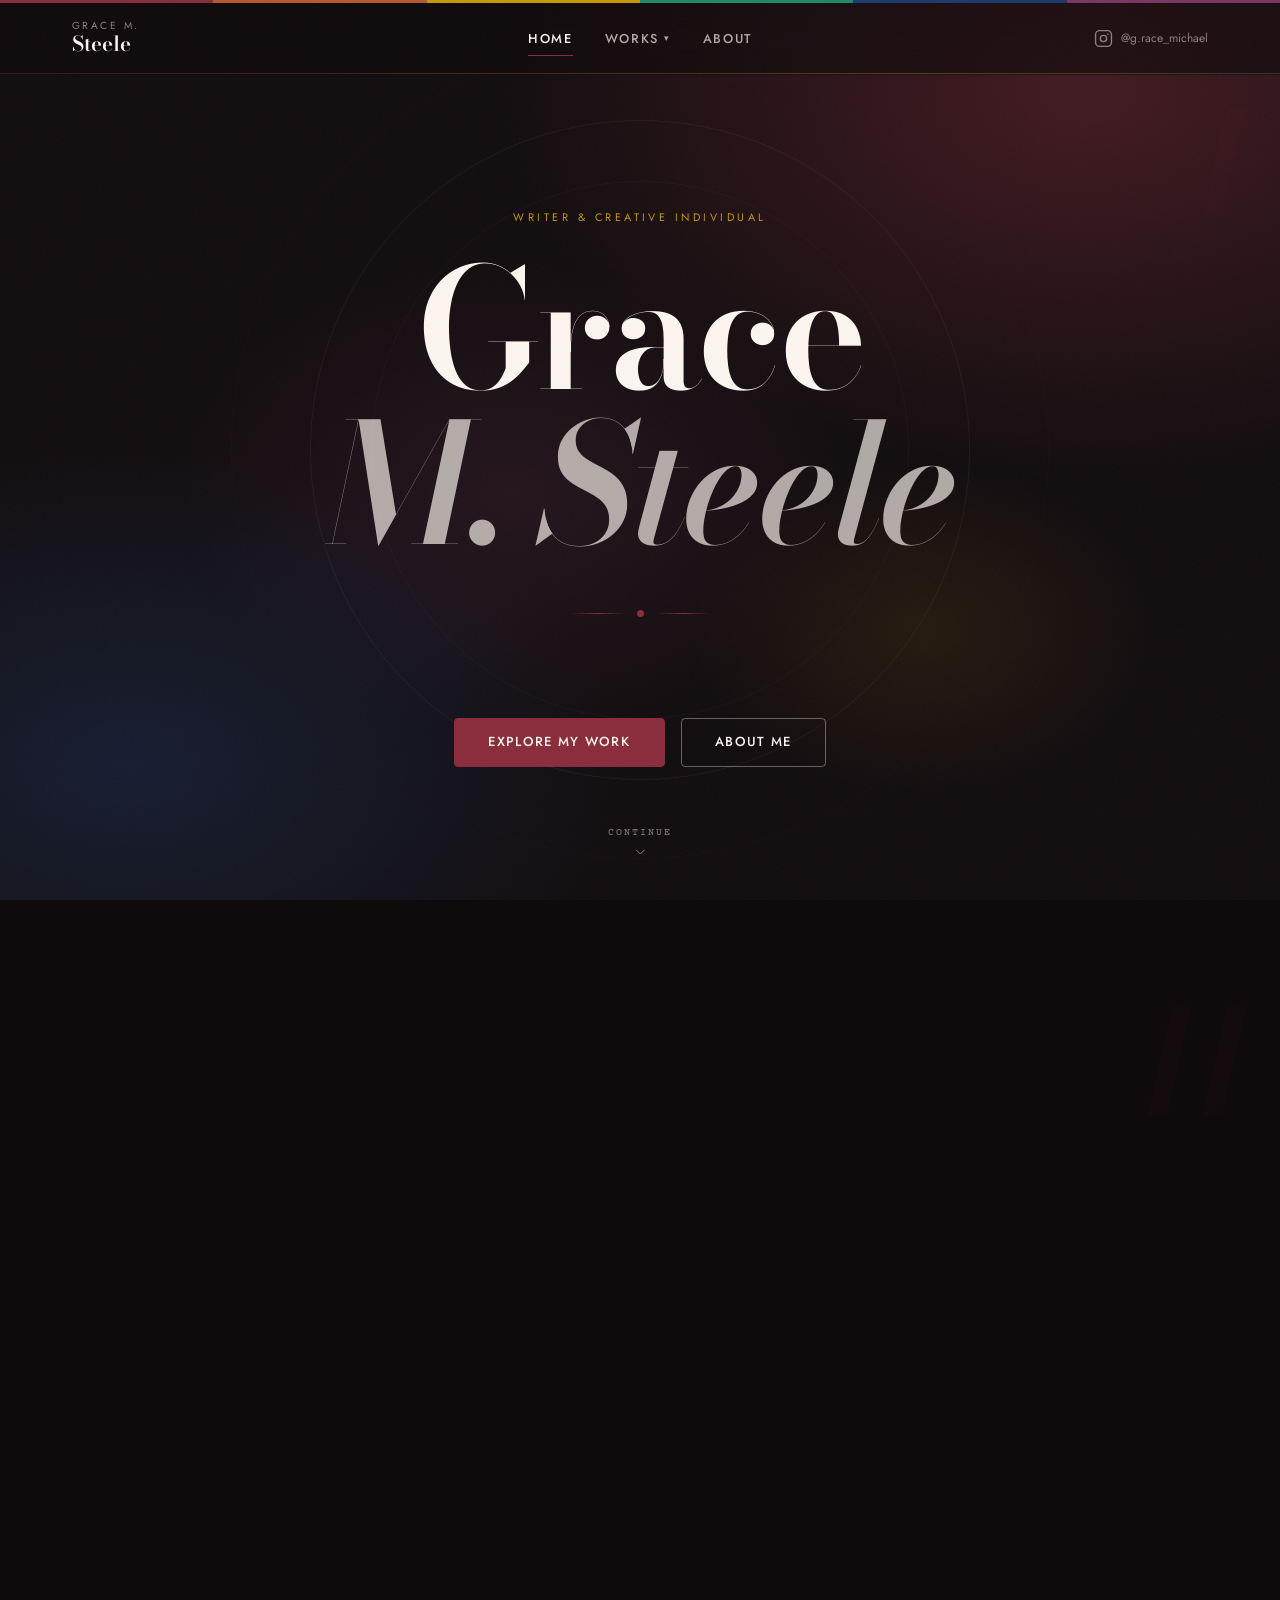
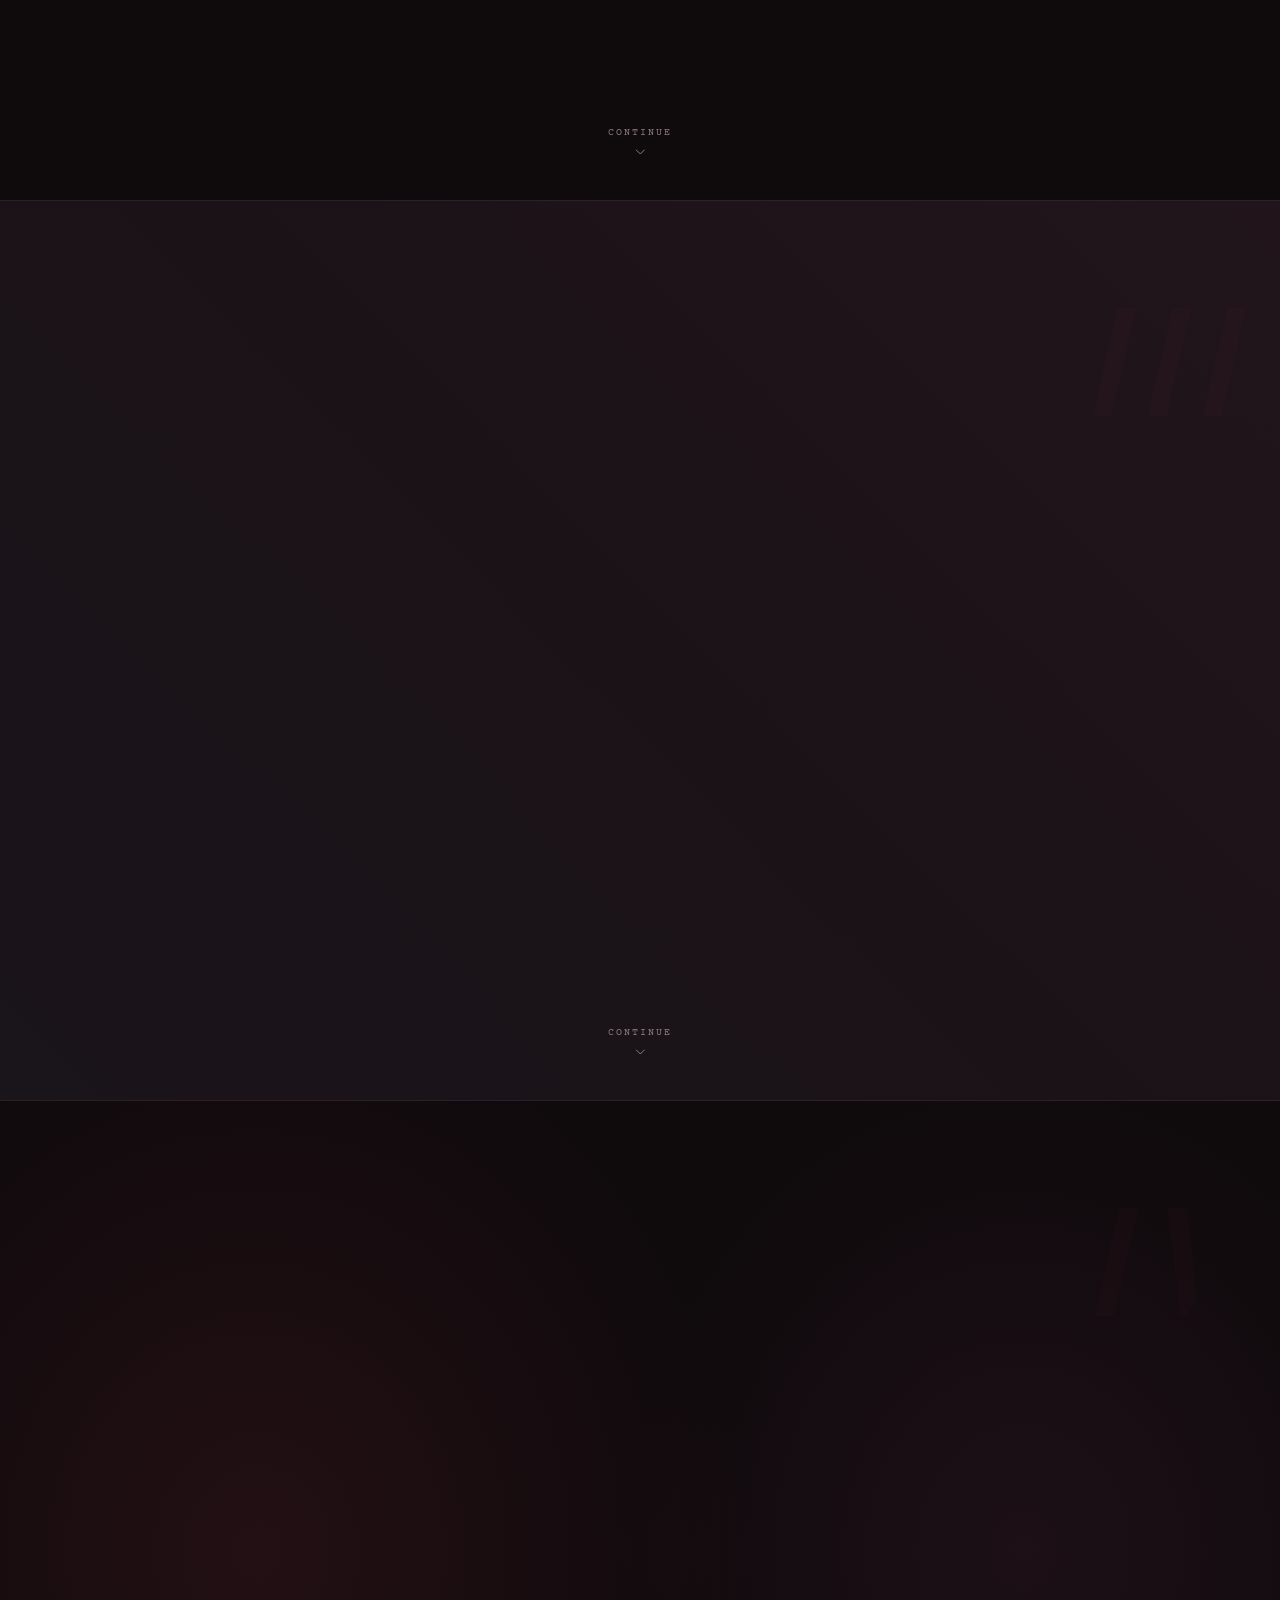
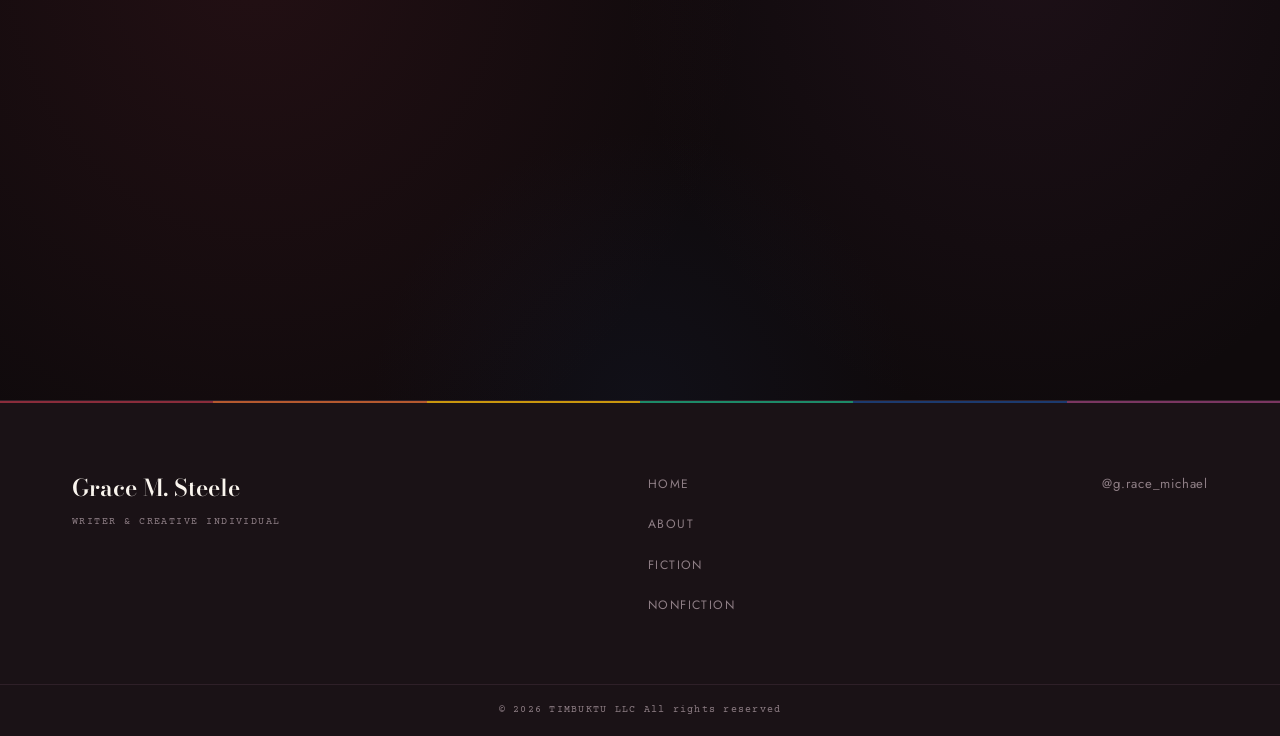
==== commit c7f61439: "Update content sections, fix layout, removed sect" ====
--- a/index.html
+++ b/index.html
@@ -14,8 +14,10 @@
 </head>
 <body>
 
+  <!-- Decorative grain overlay (fixed, z-index 9999) -->
   <div class="site-grain" aria-hidden="true"></div>
 
+  <!-- Six-stripe color band pinned to top of viewport -->
   <div class="site-gem-band" aria-hidden="true">
     <span class="site-gem-band__stripe site-gem-band__stripe--wine"></span>
     <span class="site-gem-band__stripe site-gem-band__stripe--sienna"></span>
@@ -26,10 +28,13 @@
   </div>
 
 
-  <!-- Header -->
+  <!-- ============================================================
+       HEADER / NAV
+       ============================================================ -->
   <header class="site-header" id="site-header">
     <nav class="nav" id="main-nav" aria-label="Main navigation">
 
+      <!-- Logo (left column) -->
       <div class="nav__logo">
         <a href="index.html" class="nav__logo-link" aria-label="Grace M. Steele, Home">
           <span class="nav__logo-first">Grace M.</span>
@@ -37,10 +42,13 @@
         </a>
       </div>
 
+      <!-- Menu (center column) -->
       <ul class="nav__menu" id="nav-menu" role="list">
+
         <li class="nav__item">
           <a href="index.html" class="nav__link nav__link--active" aria-current="page">Home</a>
         </li>
+
         <li class="nav__item nav__item--has-dropdown">
           <a href="pages/portfolio.html" class="nav__link">
             Works <span class="nav__dropdown-caret" aria-hidden="true">&#9662;</span>
@@ -54,11 +62,14 @@
             </li>
           </ul>
         </li>
+
         <li class="nav__item">
           <a href="pages/about.html" class="nav__link">About</a>
         </li>
+
       </ul>
 
+      <!-- Instagram (right column) -->
       <div class="nav__utility">
         <a href="https://instagram.com/g.race_michael" class="nav__social-link" target="_blank" rel="noopener noreferrer" aria-label="Follow Grace on Instagram">
           <svg class="nav__social-icon" xmlns="http://www.w3.org/2000/svg" viewBox="0 0 24 24" fill="none" stroke="currentColor" stroke-width="1.75" stroke-linecap="round" stroke-linejoin="round" aria-hidden="true" width="19" height="19">
@@ -77,7 +88,9 @@
   <main class="site-main" id="site-main">
 
 
-    <!-- Hero -->
+    <!-- ============================================================
+         HERO  (Section I)
+         ============================================================ -->
     <section class="hero" id="hero" aria-labelledby="hero-title">
 
       <div class="hero__bg" aria-hidden="true"></div>
@@ -102,8 +115,7 @@
         </div>
 
         <p class="hero__tagline">
-          [Input content here]<br>
-          [Input content here]
+          <br>
         </p>
 
         <div class="hero__cta-group">
@@ -113,7 +125,7 @@
 
       </div>
 
-      <button class="section__next-btn hero__next-btn" data-target="section-statement" aria-label="Continue to next section">
+      <button class="section__next-btn hero__next-btn" data-target="section-works" aria-label="Continue to Works">
         <span class="section__next-label">Continue</span>
         <svg class="section__next-icon" xmlns="http://www.w3.org/2000/svg" viewBox="0 0 24 24" fill="none" stroke="currentColor" stroke-width="1.5" stroke-linecap="round" stroke-linejoin="round" aria-hidden="true" width="16" height="16">
           <polyline points="6 9 12 15 18 9"></polyline>
@@ -123,52 +135,22 @@
     </section>
 
 
-    <!-- Statement -->
-    <section class="section section--statement" id="section-statement" aria-labelledby="statement-quote">
+    <!-- ============================================================
+         CREATIVE WORKS  (Section II)
+         ============================================================ -->
+    <section class="section section--works" id="section-works" aria-labelledby="works-heading">
 
       <span class="section__chapter" aria-hidden="true">II</span>
-
-      <div class="section__inner">
-
-        <div class="statement__gem-row anim-write" aria-hidden="true">
-          <span class="statement__gem statement__gem--wine"></span>
-          <span class="statement__gem statement__gem--sienna"></span>
-          <span class="statement__gem statement__gem--mustard"></span>
-          <span class="statement__gem statement__gem--jade"></span>
-          <span class="statement__gem statement__gem--navy"></span>
-          <span class="statement__gem statement__gem--plum"></span>
-        </div>
-
-        <blockquote class="statement__quote" id="statement-quote">
-          <p class="statement__quote-text anim-write">
-            [Input content here]
-          </p>
-          <cite class="statement__quote-cite anim-write">Grace M. Steele</cite>
-        </blockquote>
-
-      </div>
-
-      <button class="section__next-btn" data-target="section-works" aria-label="Continue to Works">
-        <span class="section__next-label">Continue</span>
-        <svg class="section__next-icon" xmlns="http://www.w3.org/2000/svg" viewBox="0 0 24 24" fill="none" stroke="currentColor" stroke-width="1.5" stroke-linecap="round" stroke-linejoin="round" aria-hidden="true" width="16" height="16">
-          <polyline points="6 9 12 15 18 9"></polyline>
-        </svg>
-      </button>
-
-    </section>
-
-
-    <!-- Works -->
-    <section class="section section--works" id="section-works" aria-labelledby="works-heading">
-
-      <span class="section__chapter" aria-hidden="true">III</span>
 
       <div class="section__inner">
 
         <header class="section__header">
           <span class="section__eyebrow anim-write">Explore</span>
           <h2 class="section__title anim-write" id="works-heading">Creative Works</h2>
-          <p class="section__subtitle anim-write">[Input content here]</p>
+          <p class="section__subtitle anim-write">
+            All of my creative work is NOT made with AI.<br>
+            Any and all of my content is NOT permissible to be used to train AI.
+          </p>
         </header>
 
         <div class="works__grid" id="works-grid">
@@ -178,7 +160,7 @@
             <div class="works__card-body">
               <span class="works__card-eyebrow">Imaginative Worlds</span>
               <h3 class="works__card-title">Fiction</h3>
-              <p class="works__card-desc">[Input content here]</p>
+              <p class="works__card-desc"><em>Story Title</em></p>
               <a href="pages/portfolio/fiction.html" class="works__card-cta">
                 Read Fiction <span class="works__card-arrow" aria-hidden="true">&rarr;</span>
               </a>
@@ -190,7 +172,7 @@
             <div class="works__card-body">
               <span class="works__card-eyebrow">True Stories</span>
               <h3 class="works__card-title">Nonfiction</h3>
-              <p class="works__card-desc">[Input content here]</p>
+              <p class="works__card-desc"><em>Story Title</em></p>
               <a href="pages/portfolio/nonfiction.html" class="works__card-cta">
                 Read Nonfiction <span class="works__card-arrow" aria-hidden="true">&rarr;</span>
               </a>
@@ -215,36 +197,54 @@
     </section>
 
 
-    <!-- About Preview -->
+    <!-- ============================================================
+         ABOUT PREVIEW  (Section III)
+         ============================================================ -->
     <section class="section section--about-preview" id="section-about-preview" aria-labelledby="about-preview-heading">
 
-      <span class="section__chapter" aria-hidden="true">IV</span>
+      <span class="section__chapter" aria-hidden="true">III</span>
 
       <div class="section__inner section__inner--split">
 
+        <!-- Text column -->
         <div class="about-preview__text">
           <span class="section__eyebrow anim-write">The Author</span>
-          <h2 class="section__title anim-write" id="about-preview-heading">Behind the Page</h2>
-          <p class="about-preview__body anim-write">[Input content here]</p>
-          <p class="about-preview__body anim-write">[Input content here]</p>
+          <h2 class="section__title anim-write" id="about-preview-heading">Hi! My name is Grace!</h2>
+          <p class="about-preview__body anim-write">I am a writer with a <strong>talent</strong> and <strong>passion</strong> for
+                                                    <em>colorful</em> storytelling. This website is all about me,
+                                                    my creative works, my general interests, and 
+                                                    for others to become more interested in the industry!
+                                                    </p>
+          <p class="about-preview__body anim-write">This platform is here to allow me to share my own writing,
+                                                    work with others to bring their stories to life,
+                                                    discuss and share opinions on the creative writing industry,
+                                                    and make new friends along the way! So if that
+                                                    sounds like something you’re interested in, then
+                                                    check out the site and contact me!</p>
           <a href="pages/about.html" class="btn btn--primary anim-write">Learn More About Grace</a>
         </div>
 
+        <!-- Portrait column -->
         <div class="about-preview__portrait-wrap anim-write">
           <div class="portrait-frame">
+
             <div class="portrait-frame__gem-bar" aria-hidden="true">
               <span class="portrait-frame__gem-stripe portrait-frame__gem-stripe--wine"></span>
               <span class="portrait-frame__gem-stripe portrait-frame__gem-stripe--plum"></span>
               <span class="portrait-frame__gem-stripe portrait-frame__gem-stripe--navy"></span>
             </div>
+
             <img
               src="assets/img/headshot-noback.png"
               alt="Grace M. Steele"
               class="portrait-frame__img"
               loading="lazy"
             >
+
             <div class="portrait-frame__halo" aria-hidden="true"></div>
+
             <p class="portrait-frame__caption" aria-hidden="true"><em>Grace M. Steele</em></p>
+
           </div>
         </div>
 
@@ -260,17 +260,22 @@
     </section>
 
 
-    <!-- Connect -->
+    <!-- ============================================================
+         CONNECT  (Section IV)
+         ============================================================ -->
     <section class="section section--connect" id="section-connect" aria-labelledby="connect-heading">
 
-      <span class="section__chapter" aria-hidden="true">V</span>
+      <span class="section__chapter" aria-hidden="true">IV</span>
 
       <div class="connect__bg" aria-hidden="true"></div>
 
       <div class="section__inner section__inner--centered">
+
         <span class="section__eyebrow anim-write">Follow Along</span>
         <h2 class="section__title anim-write" id="connect-heading">Stay Connected</h2>
-        <p class="connect__body anim-write">[Input content here]</p>
+
+        <p class="connect__body anim-write"><em>Feel free to follow and contact me on my socials!</em><br>😎</p>
+
         <a href="https://instagram.com/g.race_michael" class="btn btn--primary btn--with-icon anim-write" target="_blank" rel="noopener noreferrer">
           <svg class="btn__icon" xmlns="http://www.w3.org/2000/svg" viewBox="0 0 24 24" fill="none" stroke="currentColor" stroke-width="1.75" stroke-linecap="round" stroke-linejoin="round" aria-hidden="true" width="18" height="18">
             <rect x="2" y="2" width="20" height="20" rx="5" ry="5"/>
@@ -279,6 +284,7 @@
           </svg>
           @g.race_michael
         </a>
+
       </div>
 
     </section>
@@ -287,7 +293,9 @@
   </main>
 
 
-  <!-- Footer -->
+  <!-- ============================================================
+       FOOTER
+       ============================================================ -->
   <footer class="site-footer" id="site-footer">
 
     <div class="footer__gem-band" aria-hidden="true">
--- a/assets/css/index.css
+++ b/assets/css/index.css
@@ -1,102 +1,93 @@
-/* ================================================================
-   GRACE M. STEELE
-   index.css - Homepage Stylesheet
-   TIMBUKTU LLC, 2026
-   ================================================================
-
-   Contents
-   --------
-   01. Design Tokens
-   02. Reset
-   03. Text Selection
-   04. Typography
-   05. Buttons
-   06. Layout Utilities
-   07. Grain Overlay
-   08. Gem Band
-   09. Site Header and Nav
-   10. Hero
-   11. Animation System
-   12. Section Shared
-   13. Statement
-   14. Works Cards
-   15. About Preview
-   16. Connect
-   17. Footer
-   18. Keyframes
-   19. Scroll-Driven (header only)
-   20. Responsive
-
-   ================================================================ */
-
-
-/* 01. Design Tokens
-   ================================================================ */
+/*
+ * GRACE M. STEELE — index.css
+ * TIMBUKTU LLC, 2026
+ *
+ * HOW TO USE THIS FILE
+ * --------------------
+ * Colors:    Section 1 (Custom Properties)
+ * Spacing:   Section 1 (Custom Properties)
+ * Fonts:     Section 4 (Typography)
+ * Buttons:   Section 5 (Buttons)
+ * Each page section has its own labeled block below.
+ */
+
+
+/* ============================================================
+   1. CUSTOM PROPERTIES  (edit colors, spacing, sizes here)
+   ============================================================ */
 
 :root {
-  --color-wine:    #8A2C3B;
-  --color-sienna:  #B5592F;
-  --color-mustard: #C9960E;
-  --color-jade:    #1D8A68;
-  --color-navy:    #1C3A6E;
-  --color-plum:    #7A3661;
-
-  --color-bg:        #0F0A0C;
-  --color-surface:   #1A1216;
-  --color-border:    #2E2028;
-  --color-white:     #FAF5EE;
-  --color-white-dim: rgba(250, 245, 238, 0.68);
-  --color-muted:     #8E7E85;
-
-  --font-display: 'Bodoni Moda', Georgia, serif;
-  --font-body:    'Crimson Pro', Georgia, serif;
-  --font-ui:      'Jost', 'Helvetica Neue', sans-serif;
-  --font-mono:    'Courier Prime', 'Courier New', monospace;
-
-  --space-xs: 0.5rem;
-  --space-sm: 1rem;
-  --space-md: 2rem;
-  --space-lg: 4rem;
-  --space-xl: 7rem;
-
-  --max-width:     1200px;
-  --gem-band-h:    3px;
-  --header-height: 72px;
-  --header-offset: calc(var(--header-height) + var(--gem-band-h));
-
-  --ease-out:    cubic-bezier(0.16, 1, 0.3, 1);
-  --ease-in-out: cubic-bezier(0.4, 0, 0.2, 1);
-  --t:           0.25s cubic-bezier(0.4, 0, 0.2, 1);
-
-  --radius-sm: 4px;
-  --radius-md: 10px;
-  --radius-lg: 20px;
-}
-
-
-/* 02. Reset
-   ================================================================ */
+
+    /* Brand colors */
+    --wine:    #8A2C3B;
+    --sienna:  #B5592F;
+    --mustard: #C9960E;
+    --jade:    #1D8A68;
+    --navy:    #1C3A6E;
+    --plum:    #7A3661;
+
+    /* Page colors */
+    --bg:      #0F0A0C;
+    --surface: #1A1216;
+    --border:  #2E2028;
+    --white:   #FAF5EE;
+    --dim:     rgba(250, 245, 238, 0.68);
+    --muted:   #8E7E85;
+
+    /* Fonts */
+    --font-display: 'Bodoni Moda', Georgia, serif;
+    --font-body:    'Crimson Pro', Georgia, serif;
+    --font-ui:      'Jost', 'Helvetica Neue', sans-serif;
+    --font-mono:    'Courier Prime', 'Courier New', monospace;
+
+    /* Spacing scale */
+    --xs:  0.5rem;
+    --sm:  1rem;
+    --md:  2rem;
+    --lg:  4rem;
+    --xl:  7rem;
+
+    /* Layout */
+    --max-width:     1200px;
+    --gem-band-h:    3px;
+    --header-height: 72px;
+    --header-offset: calc(var(--header-height) + var(--gem-band-h));
+
+    /* Transitions */
+    --ease-out: cubic-bezier(0.16, 1, 0.3, 1);
+    --ease:     cubic-bezier(0.4, 0, 0.2, 1);
+    --t:        0.25s cubic-bezier(0.4, 0, 0.2, 1);
+
+    /* Border radius */
+    --r-sm: 4px;
+    --r-md: 10px;
+    --r-lg: 20px;
+}
+
+
+/* ============================================================
+   2. RESET
+   ============================================================ */
 
 *, *::before, *::after {
-  box-sizing: border-box;
-  margin: 0;
-  padding: 0;
+    box-sizing: border-box;
+    margin: 0;
+    padding: 0;
 }
 
 html {
-  font-size: 16px;
-  scroll-behavior: smooth;
-  -webkit-font-smoothing: antialiased;
-  -moz-osx-font-smoothing: grayscale;
+    font-size: 16px;
+    scroll-behavior: smooth;
+    -webkit-font-smoothing: antialiased;
 }
 
 body {
-  background-color: var(--color-bg);
-  color: var(--color-white);
-  font-family: var(--font-body);
-  font-size: 1.15rem;
-  line-height: 1.72;
-  overflow-x: hidden;
+    background-color: var(--bg);
+    color: var(--white);
+    font-family: var(--font-body);
+    font-size: 1.15rem;
+    line-height: 1.72;
+    overflow-x: hidden;
 }
 
 img, svg { display: block; max-width: 100%; }
@@ -104,27 +95,32 @@
 ul, ol   { list-style: none; }
 
 :focus-visible {
-  outline: 2px solid var(--color-mustard);
-  outline-offset: 3px;
-  border-radius: var(--radius-sm);
-}
-
-
-/* 03. Text Selection
-   ================================================================ */
-
-::selection      { background-color: var(--color-wine); color: var(--color-white); }
-::-moz-selection { background-color: var(--color-wine); color: var(--color-white); }
-
-
-/* 04. Typography
-   ================================================================ */
+    outline: 2px solid var(--mustard);
+    outline-offset: 3px;
+    border-radius: var(--r-sm);
+}
+
+
+/* ============================================================
+   3. TEXT SELECTION
+   ============================================================ */
+
+::selection,
+::-moz-selection {
+    background-color: var(--wine);
+    color: var(--white);
+}
+
+
+/* ============================================================
+   4. TYPOGRAPHY
+   ============================================================ */
 
 h1, h2, h3, h4 {
-  font-family: var(--font-display);
-  font-weight: 600;
-  line-height: 1.1;
-  letter-spacing: -0.01em;
+    font-family: var(--font-display);
+    font-weight: 600;
+    line-height: 1.1;
+    letter-spacing: -0.01em;
 }
 
 p    { font-family: var(--font-body); line-height: 1.78; }
@@ -132,1421 +128,1354 @@
 cite { font-style: normal; }
 
 
-/* 05. Buttons
-   ================================================================ */
+/* ============================================================
+   5. BUTTONS
+   ============================================================ */
 
 .btn {
-  display: inline-flex;
-  align-items: center;
-  gap: var(--space-xs);
-  padding: 0.78rem 2.1rem;
-  font-family: var(--font-ui);
-  font-size: 0.82rem;
-  font-weight: 500;
-  letter-spacing: 0.1em;
-  text-transform: uppercase;
-  border: 1.5px solid transparent;
-  border-radius: var(--radius-sm);
-  position: relative;
-  overflow: hidden;
-  cursor: pointer;
-  transition:
-    background-color var(--t),
-    border-color     var(--t),
-    color            var(--t),
-    transform        var(--t);
-}
-
+    display: inline-flex;
+    align-items: center;
+    gap: var(--xs);
+    padding: 0.78rem 2.1rem;
+    font-family: var(--font-ui);
+    font-size: 0.82rem;
+    font-weight: 500;
+    letter-spacing: 0.1em;
+    text-transform: uppercase;
+    border: 1.5px solid transparent;
+    border-radius: var(--r-sm);
+    cursor: pointer;
+    position: relative;
+    overflow: hidden;
+    transition: background-color var(--t), border-color var(--t), color var(--t), transform var(--t);
+}
+
+/* Shimmer sweep on hover */
 .btn::after {
-  content: '';
-  position: absolute;
-  inset: 0;
-  background: linear-gradient(105deg, transparent 35%, rgba(255,255,255,0.12) 50%, transparent 65%);
-  transform: translateX(-150%);
-  transition: transform 0.5s var(--ease-out);
-  will-change: transform;
-}
-
+    content: '';
+    position: absolute;
+    inset: 0;
+    background: linear-gradient(105deg, transparent 35%, rgba(255,255,255,0.12) 50%, transparent 65%);
+    transform: translateX(-150%);
+    transition: transform 0.5s var(--ease-out);
+    will-change: transform;
+}
+
+.btn:hover        { transform: translateY(-2px); }
 .btn:hover::after { transform: translateX(150%); }
-.btn:hover        { transform: translateY(-2px); }
 .btn:active       { transform: translateY(0); }
 
+/* Primary (filled wine) */
 .btn--primary {
-  background-color: var(--color-wine);
-  border-color: var(--color-wine);
-  color: var(--color-white);
+    background-color: var(--wine);
+    border-color: var(--wine);
+    color: var(--white);
 }
 .btn--primary:hover {
-  background-color: #9e3344;
-  border-color: #9e3344;
-}
-
+    background-color: #9e3344;
+    border-color: #9e3344;
+}
+
+/* Outline */
 .btn--outline {
-  background-color: transparent;
-  border-color: rgba(250, 245, 238, 0.36);
-  color: var(--color-white);
+    border-color: rgba(250, 245, 238, 0.36);
+    color: var(--white);
 }
 .btn--outline:hover {
-  background-color: rgba(250, 245, 238, 0.06);
-  border-color: var(--color-white);
-}
-
+    background-color: rgba(250, 245, 238, 0.06);
+    border-color: var(--white);
+}
+
+/* Ghost */
 .btn--ghost {
-  background-color: transparent;
-  border-color: var(--color-border);
-  color: var(--color-white-dim);
+    border-color: var(--border);
+    color: var(--dim);
 }
 .btn--ghost:hover {
-  border-color: var(--color-muted);
-  color: var(--color-white);
-  background-color: rgba(250, 245, 238, 0.04);
+    border-color: var(--muted);
+    color: var(--white);
+    background-color: rgba(250, 245, 238, 0.04);
 }
 
 .btn--with-icon { gap: 0.6rem; }
 .btn__icon      { flex-shrink: 0; }
 
 
-/* 06. Layout Utilities
-   ================================================================ */
-
+/* ============================================================
+   6. SHARED SECTION LAYOUT
+   ============================================================ */
+
+/*
+ * Every section fills the viewport height.
+ * To change padding/spacing for a section, edit the section
+ * specific rule below (e.g. .section--works) rather than this shared rule.
+ */
 .section {
-  position: relative;
-  min-height: 100vh;
-  min-height: 100svh;
-  display: flex;
-  flex-direction: column;
-  justify-content: center;
-  /* Top padding clears the fixed header; bottom reserves space for next-section btn */
-  padding: calc(var(--header-offset) + var(--space-lg)) 0 5.5rem;
-}
-
+    position: relative;
+    min-height: 100vh;
+    min-height: 100svh;
+    display: flex;
+    flex-direction: column;
+    justify-content: center;
+    padding-top: calc(var(--header-offset) + var(--lg));
+    padding-bottom: 5.5rem;  /* space for the Continue button */
+}
+
+/* Inner container — controls max-width and side padding */
 .section__inner {
-  width: 100%;
-  max-width: var(--max-width);
-  margin: 0 auto;
-  padding: 0 var(--space-md);
-}
-
+    width: 100%;
+    max-width: var(--max-width);
+    margin: 0 auto;
+    padding: 0 var(--md);
+}
+
+/* Two-column layout (About Preview) */
 .section__inner--split {
-  display: flex;
-  flex-direction: row;
-  align-items: center;
-  gap: var(--space-lg);
-}
-
+    display: flex;
+    flex-direction: row;
+    align-items: center;
+    gap: var(--lg);
+}
+
+/* Single centered column (Connect) */
 .section__inner--centered {
-  display: flex;
-  flex-direction: column;
-  align-items: center;
-  text-align: center;
-}
-
-.section__header {
-  display: flex;
-  flex-direction: column;
-  align-items: center;
-  text-align: center;
-  margin-bottom: var(--space-lg);
-}
-
-.section__eyebrow {
-  display: block;
-  font-family: var(--font-ui);
-  font-size: 0.68rem;
-  font-weight: 500;
-  letter-spacing: 0.25em;
-  text-transform: uppercase;
-  color: var(--color-mustard);
-  margin-bottom: 0.85rem;
-  position: relative;
-}
-
-/* Ink-stroke underline drawn by .is-in class (via JS) */
-.section__eyebrow::after {
-  content: '';
-  position: absolute;
-  bottom: -4px;
-  left: 50%;
-  width: 100%;
-  height: 1px;
-  background: linear-gradient(90deg, var(--color-wine), var(--color-mustard));
-  border-radius: 1px;
-  transform: translateX(-50%) scaleX(0);
-  transform-origin: left;
-  transition: transform 0.7s var(--ease-out);
-}
-
-.section__eyebrow.is-in::after {
-  transform: translateX(-50%) scaleX(1);
-}
-
-.section__title {
-  font-family: var(--font-display);
-  font-size: clamp(2rem, 4vw, 3rem);
-  color: var(--color-white);
-  margin-bottom: var(--space-sm);
-  position: relative;
-}
-
-/* Small ink-stroke decoration under section titles */
-.section__title::after {
-  content: '';
-  position: absolute;
-  bottom: -0.5rem;
-  left: 0;
-  width: 0;
-  height: 2px;
-  background: linear-gradient(90deg, var(--color-wine), transparent);
-  border-radius: 1px;
-  transition: width 0.9s var(--ease-out);
-}
-
-/* Centered titles need the line centered too */
-.section__header .section__title::after {
-  left: 50%;
-  transform: translateX(-50%);
-}
-
-.section__title.is-in::after {
-  width: 3.5rem;
-}
-
-.section__subtitle {
-  font-family: var(--font-body);
-  font-size: 1.15rem;
-  color: var(--color-white-dim);
-  max-width: 48ch;
-  line-height: 1.7;
-  font-style: italic;
-}
-
-/* Decorative watermark chapter numeral */
-.section__chapter {
-  position: absolute;
-  top: calc(var(--header-offset) + 1rem);
-  right: var(--space-md);
-  font-family: var(--font-display);
-  font-size: clamp(5rem, 12vw, 9rem);
-  font-style: italic;
-  font-weight: 600;
-  color: var(--color-wine);
-  opacity: 0.04;
-  pointer-events: none;
-  user-select: none;
-  line-height: 1;
-  z-index: 0;
-}
-
-/* Next-section navigation button */
-.section__next-btn {
-  position: absolute;
-  bottom: 1.75rem;
-  left: 50%;
-  transform: translateX(-50%);
-  display: flex;
-  flex-direction: column;
-  align-items: center;
-  gap: 0.35rem;
-  background: none;
-  border: none;
-  cursor: pointer;
-  color: var(--color-muted);
-  font-family: var(--font-mono);
-  font-size: 0.6rem;
-  letter-spacing: 0.2em;
-  text-transform: uppercase;
-  padding: 0.75rem 1.25rem;
-  transition: color var(--t);
-  z-index: 5;
-}
-
-.section__next-btn:hover {
-  color: var(--color-white);
-}
-
-.section__next-btn:hover .section__next-icon {
-  transform: translateY(4px);
-}
-
-.section__next-label {
-  display: block;
-}
-
-.section__next-icon {
-  display: block;
-  transition: transform 0.3s var(--ease-out);
-  animation: next-bounce 2.4s ease-in-out infinite;
-}
-
-@keyframes next-bounce {
-  0%, 100% { transform: translateY(0); }
-  50%       { transform: translateY(5px); }
-}
-
-
-/* 07. Grain Overlay
-   ================================================================ */
-
-.site-grain {
-  position: fixed;
-  inset: 0;
-  z-index: 9999;
-  pointer-events: none;
-  background-image: url("data:image/svg+xml,%3Csvg viewBox='0 0 256 256' xmlns='http://www.w3.org/2000/svg'%3E%3Cfilter id='n'%3E%3CfeTurbulence type='fractalNoise' baseFrequency='0.85' numOctaves='4' stitchTiles='stitch'/%3E%3C/filter%3E%3Crect width='100%25' height='100%25' filter='url(%23n)'/%3E%3C/svg%3E");
-  background-size: 220px 220px;
-  opacity: 0.025;
-  animation: grain-shift 0.2s steps(1) infinite;
-}
-
-@keyframes grain-shift {
-  0%   { background-position:   0px   0px; }
-  12%  { background-position: -48px -76px; }
-  25%  { background-position:  38px -28px; }
-  37%  { background-position: -26px  58px; }
-  50%  { background-position:  64px  38px; }
-  62%  { background-position: -54px  18px; }
-  75%  { background-position:  28px -66px; }
-  87%  { background-position: -18px  78px; }
-}
-
-
-/* 08. Gem Band
-   ================================================================ */
-
-.site-gem-band {
-  position: fixed;
-  top: 0;
-  left: 0;
-  right: 0;
-  height: var(--gem-band-h);
-  display: flex;
-  flex-direction: row;
-  z-index: 1000;
-}
-
-.site-gem-band__stripe {
-  display: block;
-  flex: 1 1 0;
-  height: 100%;
-  animation: stripe-pulse 6s ease-in-out infinite;
-}
-
-.site-gem-band__stripe--wine    { background-color: var(--color-wine);    animation-delay: 0.0s; }
-.site-gem-band__stripe--sienna  { background-color: var(--color-sienna);  animation-delay: 1.0s; }
-.site-gem-band__stripe--mustard { background-color: var(--color-mustard); animation-delay: 2.0s; }
-.site-gem-band__stripe--jade    { background-color: var(--color-jade);    animation-delay: 3.0s; }
-.site-gem-band__stripe--navy    { background-color: var(--color-navy);    animation-delay: 4.0s; }
-.site-gem-band__stripe--plum    { background-color: var(--color-plum);    animation-delay: 5.0s; }
-
-@keyframes stripe-pulse {
-  0%, 50%, 100% { opacity: 0.75; }
-  25%            { opacity: 1;    }
-}
-
-
-/* 09. Site Header and Nav
-   ================================================================ */
-
-.site-header {
-  position: fixed;
-  top: var(--gem-band-h);
-  left: 0;
-  right: 0;
-  z-index: 900;
-  height: var(--header-height);
-  background-color: rgba(15, 10, 12, 0.60);
-  border-bottom: 1px solid transparent;
-  backdrop-filter: blur(14px);
-  -webkit-backdrop-filter: blur(14px);
-  transition: background-color 0.4s var(--ease-in-out), border-color 0.4s var(--ease-in-out);
-  animation: header-hue-drift 20s ease-in-out infinite;
-}
-
-/* Sweeping gem-color line at bottom of header, always faintly visible */
-.site-header::after {
-  content: '';
-  position: absolute;
-  bottom: 0;
-  left: 0;
-  right: 0;
-  height: 1px;
-  background: linear-gradient(
-    90deg,
-    var(--color-wine)    0%,
-    var(--color-sienna)  18%,
-    var(--color-mustard) 36%,
-    var(--color-jade)    54%,
-    var(--color-navy)    72%,
-    var(--color-plum)    90%,
-    var(--color-wine)    100%
-  );
-  background-size: 200% 100%;
-  opacity: 0.35;
-  animation: header-line-slide 8s linear infinite;
-  transition: opacity 0.6s var(--ease-out);
-}
-
-@keyframes header-line-slide {
-  from { background-position: 0%   center; }
-  to   { background-position: 200% center; }
-}
-
-.nav {
-  display: grid;
-  grid-template-columns: 1fr auto 1fr;
-  align-items: center;
-  height: 100%;
-  max-width: var(--max-width);
-  margin: 0 auto;
-  padding: 0 var(--space-md);
-  gap: var(--space-md);
-}
-
-.nav__logo { flex-shrink: 0; }
-
-.nav__logo-link {
-  display: flex;
-  flex-direction: column;
-  line-height: 1.2;
-  transition: opacity var(--t);
-}
-.nav__logo-link:hover { opacity: 0.75; }
-
-.nav__logo-first {
-  font-family: var(--font-ui);
-  font-size: 0.64rem;
-  font-weight: 400;
-  letter-spacing: 0.24em;
-  text-transform: uppercase;
-  color: var(--color-muted);
-}
-.nav__logo-last {
-  font-family: var(--font-display);
-  font-size: 1.3rem;
-  font-weight: 600;
-  color: var(--color-white);
-}
-
-.nav__menu {
-  display: flex;
-  flex-direction: row;
-  align-items: center;
-  gap: var(--space-md);
-}
-
-.nav__item { position: relative; }
-
-.nav__link {
-  display: flex;
-  align-items: center;
-  gap: 0.3rem;
-  font-family: var(--font-ui);
-  font-size: 0.8rem;
-  font-weight: 500;
-  letter-spacing: 0.13em;
-  text-transform: uppercase;
-  color: var(--color-white-dim);
-  padding: 0.3rem 0;
-  position: relative;
-  transition: color var(--t);
-}
-
-.nav__link::after {
-  content: '';
-  position: absolute;
-  bottom: -2px;
-  left: 0;
-  right: 0;
-  height: 1.5px;
-  background-color: var(--color-wine);
-  transform: scaleX(0);
-  transform-origin: left;
-  transition: transform 0.28s var(--ease-out);
-}
-
-.nav__link:hover,
-.nav__link--active { color: var(--color-white); }
-.nav__link:hover::after,
-.nav__link--active::after { transform: scaleX(1); }
-
-.nav__dropdown-caret {
-  font-size: 0.55rem;
-  transition: transform 0.22s var(--ease-in-out);
-}
-.nav__item--has-dropdown:hover .nav__dropdown-caret { transform: scaleY(-1); }
-
-.nav__dropdown {
-  position: absolute;
-  top: calc(100% + 12px);
-  left: 50%;
-  transform: translateX(-50%) translateY(-6px);
-  min-width: 165px;
-  background-color: rgba(26, 18, 22, 0.97);
-  border: 1px solid var(--color-border);
-  border-radius: var(--radius-md);
-  padding: 0.5rem 0;
-  opacity: 0;
-  visibility: hidden;
-  backdrop-filter: blur(12px);
-  -webkit-backdrop-filter: blur(12px);
-  box-shadow: 0 12px 36px rgba(0, 0, 0, 0.55);
-  transition: opacity 0.22s var(--ease-in-out), visibility 0.22s, transform 0.22s var(--ease-out);
-}
-
-.nav__dropdown::before {
-  content: '';
-  position: absolute;
-  top: -5px;
-  left: 50%;
-  transform: translateX(-50%) rotate(45deg);
-  width: 8px;
-  height: 8px;
-  background-color: rgba(26, 18, 22, 0.97);
-  border-top: 1px solid var(--color-border);
-  border-left: 1px solid var(--color-border);
-}
-
-.nav__item--has-dropdown:hover .nav__dropdown,
-.nav__item--has-dropdown:focus-within .nav__dropdown {
-  opacity: 1;
-  visibility: visible;
-  transform: translateX(-50%) translateY(0);
-}
-
-.nav__dropdown-link {
-  display: block;
-  padding: 0.58rem 1.3rem;
-  font-family: var(--font-ui);
-  font-size: 0.78rem;
-  letter-spacing: 0.12em;
-  text-transform: uppercase;
-  color: var(--color-white-dim);
-  transition: color var(--t), background-color var(--t);
-}
-.nav__dropdown-link:hover {
-  color: var(--color-white);
-  background-color: rgba(250, 245, 238, 0.05);
-}
-
-.nav__utility { justify-self: end; }
-
-.nav__social-link {
-  display: flex;
-  align-items: center;
-  gap: 0.5rem;
-  font-family: var(--font-ui);
-  font-size: 0.75rem;
-  color: var(--color-muted);
-  transition: color var(--t);
-}
-.nav__social-link:hover { color: var(--color-white); }
-
-
-/* 10. Hero
-   ================================================================ */
-
-.hero {
-  position: relative;
-  display: flex;
-  flex-direction: column;
-  align-items: center;
-  justify-content: center;
-  min-height: 100vh;
-  min-height: 100svh;
-  padding-top: var(--header-offset);
-  overflow: hidden;
-}
-
-/* Static radial gradient mesh background */
-.hero__bg {
-  position: absolute;
-  inset: 0;
-  background:
-    radial-gradient(ellipse 65% 60% at 85% 10%, rgba(138,44,59,0.40)  0%, transparent 70%),
-    radial-gradient(ellipse 55% 50% at 10% 85%, rgba(28,58,110,0.35)  0%, transparent 70%),
-    radial-gradient(ellipse 40% 40% at 40% 55%, rgba(122,54,97,0.18)  0%, transparent 65%),
-    radial-gradient(ellipse 30% 30% at 72% 70%, rgba(201,150,14,0.10) 0%, transparent 60%);
-  pointer-events: none;
-}
-
-.hero__noise {
-  position: absolute;
-  inset: 0;
-  background-image: url("data:image/svg+xml,%3Csvg viewBox='0 0 200 200' xmlns='http://www.w3.org/2000/svg'%3E%3Cfilter id='n'%3E%3CfeTurbulence type='fractalNoise' baseFrequency='0.9' numOctaves='4' stitchTiles='stitch'/%3E%3C/filter%3E%3Crect width='100%25' height='100%25' filter='url(%23n)'/%3E%3C/svg%3E");
-  background-size: 180px 180px;
-  opacity: 0.045;
-  pointer-events: none;
-}
-
-/* Slow-spinning decorative ring, transform-only animation */
-.hero__ring {
-  position: absolute;
-  width: 660px;
-  height: 660px;
-  border-radius: 50%;
-  border: 1px solid rgba(250, 245, 238, 0.05);
-  top: 50%;
-  left: 50%;
-  transform: translate(-50%, -50%);
-  animation: ring-spin 70s linear infinite;
-  pointer-events: none;
-  will-change: transform;
-}
-.hero__ring::before {
-  content: '';
-  position: absolute;
-  inset: 60px;
-  border-radius: 50%;
-  border: 1px solid rgba(250, 245, 238, 0.03);
-}
-.hero__ring::after {
-  content: '';
-  position: absolute;
-  inset: -80px;
-  border-radius: 50%;
-  border: 1px solid rgba(138, 44, 59, 0.07);
-}
-
-.hero__content {
-  position: relative;
-  z-index: 2;
-  display: flex;
-  flex-direction: column;
-  align-items: center;
-  text-align: center;
-  padding: var(--space-md);
-  max-width: 920px;
-}
-
-/* Staggered entrance: each element writes in left to right */
-.hero__eyebrow {
-  font-family: var(--font-ui);
-  font-size: 0.68rem;
-  font-weight: 400;
-  letter-spacing: 0.32em;
-  text-transform: uppercase;
-  color: var(--color-mustard);
-  margin-bottom: 1.6rem;
-  clip-path: inset(0 100% 0 0);
-  animation: line-write 0.8s var(--ease-out) 0.15s forwards;
-}
-
-.hero__title {
-  font-family: var(--font-display);
-  font-size: clamp(5rem, 13vw, 11rem);
-  font-weight: 600;
-  line-height: 0.93;
-  letter-spacing: -0.025em;
-  margin-bottom: var(--space-sm);
-}
-
-.hero__title-name {
-  display: block;
-  color: var(--color-white);
-  clip-path: inset(0 100% 0 0);
-  animation: line-write 1.1s var(--ease-out) 0.55s forwards;
-}
-
-.hero__title-initials {
-  display: block;
-  color: var(--color-white-dim);
-  clip-path: inset(0 100% 0 0);
-  animation: line-write 1.0s var(--ease-out) 1.35s forwards;
-}
-
-.hero__rule {
-  display: flex;
-  flex-direction: row;
-  align-items: center;
-  gap: 0.75rem;
-  margin: var(--space-md) auto;
-  opacity: 0;
-  animation: fade-in 0.7s var(--ease-out) 2.3s forwards;
-}
-
-.hero__rule-line {
-  display: block;
-  width: 55px;
-  height: 1.5px;
-  background: linear-gradient(90deg, transparent, var(--color-wine), transparent);
-  border-radius: 99px;
-}
-
-.hero__rule-gem {
-  display: block;
-  width: 7px;
-  height: 7px;
-  border-radius: 50%;
-  background-color: var(--color-wine);
-  flex-shrink: 0;
-  animation: gem-pulse 3s ease-in-out 2.8s infinite;
-}
-
-.hero__tagline {
-  font-family: var(--font-body);
-  font-size: clamp(1.1rem, 2.2vw, 1.4rem);
-  font-weight: 300;
-  font-style: italic;
-  color: var(--color-white-dim);
-  line-height: 1.65;
-  margin-bottom: var(--space-md);
-  clip-path: inset(0 100% 0 0);
-  animation: line-write 1.0s var(--ease-out) 2.7s forwards;
-  position: relative;
-}
-
-/* Blinking cursor after tagline, fades out after 5 blinks */
-.hero__tagline::after {
-  content: '|';
-  position: absolute;
-  margin-left: 3px;
-  color: var(--color-wine);
-  font-style: normal;
-  font-weight: 300;
-  opacity: 0;
-  animation:
-    cursor-appear 0s    3.7s   forwards,
-    cursor-blink  0.75s 3.7s   5,
-    cursor-fade   0.4s  7.45s  forwards;
-}
-
-.hero__cta-group {
-  display: flex;
-  flex-direction: row;
-  align-items: center;
-  justify-content: center;
-  gap: var(--space-sm);
-  flex-wrap: wrap;
-  opacity: 0;
-  animation: fade-up 0.8s var(--ease-out) 3.8s forwards;
-}
-
-/* Hero next-section button appears after intro sequence */
-.hero__next-btn {
-  opacity: 0;
-  animation: fade-in 0.8s ease 4.2s forwards;
-}
-
-
-/* 11. Animation System
-   ================================================================
-
-   .anim-write elements start hidden via clip-path.
-   JavaScript adds .is-in (types in) or .is-out (erases) based on
-   IntersectionObserver viewport detection and button-click navigation.
-   Animation delay is set per-element via the --write-delay custom property.
-
-   ================================================================ */
-
-.anim-write {
-  clip-path: inset(0 100% 0 0);
-  opacity: 0;
-}
-
-.anim-write.is-in {
-  animation: line-write 0.75s var(--ease-out) var(--write-delay, 0s) both;
-}
-
-.anim-write.is-out {
-  animation: line-erase 0.45s ease-in var(--write-delay, 0s) both;
-}
-
-
-/* 12. Section Shared
-   ================================================================ */
-
-/* Statement section background */
-.section--statement {
-  background-color: var(--color-surface);
-  border-top:    1px solid var(--color-border);
-  border-bottom: 1px solid var(--color-border);
-  background-image: linear-gradient(
-    135deg,
-    rgba(138, 44,  59, 0.07) 0%,
-    transparent               40%,
-    rgba(28,  58, 110, 0.07) 100%
-  );
-  /* Faint manuscript-line texture */
-  background-image:
-    linear-gradient(135deg, rgba(138,44,59,0.07) 0%, transparent 40%, rgba(28,58,110,0.07) 100%),
-    repeating-linear-gradient(
-      to bottom,
-      transparent,
-      transparent 2.6rem,
-      rgba(250, 245, 238, 0.012) 2.6rem,
-      rgba(250, 245, 238, 0.012) calc(2.6rem + 1px)
-    );
-}
-
-
-/* 13. Statement
-   ================================================================ */
-
-.section--statement .section__inner {
-  display: flex;
-  flex-direction: column;
-  align-items: center;
-  text-align: center;
-  gap: var(--space-md);
-}
-
-.statement__gem-row {
-  display: flex;
-  flex-direction: row;
-  align-items: center;
-  justify-content: center;
-  gap: 0.65rem;
-}
-
-.statement__gem {
-  display: block;
-  width: 9px;
-  height: 9px;
-  border-radius: 50%;
-  animation: gem-wave 3.6s ease-in-out infinite;
-}
-
-.statement__gem:nth-child(1) { background-color: var(--color-wine);    animation-delay: 0.0s; }
-.statement__gem:nth-child(2) { background-color: var(--color-sienna);  animation-delay: 0.3s; }
-.statement__gem:nth-child(3) { background-color: var(--color-mustard); animation-delay: 0.6s; }
-.statement__gem:nth-child(4) { background-color: var(--color-jade);    animation-delay: 0.9s; }
-.statement__gem:nth-child(5) { background-color: var(--color-navy);    animation-delay: 1.2s; }
-.statement__gem:nth-child(6) { background-color: var(--color-plum);    animation-delay: 1.5s; }
-
-@keyframes gem-wave {
-  0%, 70%, 100% { transform: scale(1) translateY(0);        opacity: 0.7; }
-  35%            { transform: scale(1.55) translateY(-3px);  opacity: 1;   }
-}
-
-/* Pull-quote block with large decorative opening mark */
-.statement__quote {
-  max-width: 700px;
-  position: relative;
-  padding-top: 1.5rem;
-}
-
-.statement__quote::before {
-  content: '\201C';
-  position: absolute;
-  top: -0.5rem;
-  left: 50%;
-  transform: translateX(-50%);
-  font-family: var(--font-display);
-  font-size: 7rem;
-  line-height: 1;
-  color: var(--color-wine);
-  opacity: 0.16;
-  pointer-events: none;
-  user-select: none;
-}
-
-.statement__quote-text {
-  font-family: var(--font-display);
-  font-size: clamp(1.45rem, 3vw, 2.15rem);
-  font-style: italic;
-  font-weight: 400;
-  line-height: 1.42;
-  color: var(--color-white);
-  margin-bottom: 1.2rem;
-  position: relative;
-  z-index: 1;
-}
-
-.statement__quote-cite {
-  font-family: var(--font-mono);
-  font-size: 0.72rem;
-  letter-spacing: 0.18em;
-  text-transform: uppercase;
-  color: var(--color-mustard);
-  opacity: 0.75;
-}
-
-
-/* 14. Works Cards
-   ================================================================ */
-
-.section--works { background-color: var(--color-bg); }
-
-.works__grid {
-  display: flex;
-  flex-direction: row;
-  align-items: stretch;
-  gap: var(--space-md);
-  width: 100%;
-}
-
-.works__card {
-  display: flex;
-  flex-direction: column;
-  flex: 1 1 0;
-  min-width: 0;
-  border: 1px solid var(--color-border);
-  border-radius: var(--radius-lg);
-  overflow: hidden;
-  background-color: var(--color-surface);
-  position: relative;
-  transition: border-color 0.28s var(--ease-out);
-}
-
-/* Page-corner fold decoration */
-.works__card::before {
-  content: '';
-  position: absolute;
-  bottom: 0;
-  right: 0;
-  width: 0;
-  height: 0;
-  border-style: solid;
-  border-width: 0 0 18px 18px;
-  border-color: transparent transparent rgba(250, 245, 238, 0.06) transparent;
-  transition: border-width 0.28s var(--ease-out), border-color 0.28s var(--ease-out);
-  z-index: 2;
-}
-
-.works__card:hover { border-color: rgba(250, 245, 238, 0.14); }
-
-.works__card:hover::before {
-  border-width: 0 0 28px 28px;
-  border-color: transparent transparent rgba(250, 245, 238, 0.1) transparent;
-}
-
-.works__card-color-bar {
-  height: 4px;
-  flex-shrink: 0;
-  transition: opacity 0.28s var(--ease-out);
-}
-.works__card--fiction    .works__card-color-bar { background-color: var(--color-wine); }
-.works__card--nonfiction .works__card-color-bar { background-color: var(--color-navy); }
-.works__card:hover .works__card-color-bar       { opacity: 0.75; }
-
-.works__card-body {
-  display: flex;
-  flex-direction: column;
-  flex: 1;
-  padding: var(--space-md);
-}
-
-.works__card-eyebrow {
-  font-family: var(--font-mono);
-  font-size: 0.62rem;
-  font-weight: 400;
-  letter-spacing: 0.18em;
-  text-transform: uppercase;
-  margin-bottom: 0.8rem;
-}
-.works__card--fiction    .works__card-eyebrow { color: var(--color-wine); }
-.works__card--nonfiction .works__card-eyebrow { color: #3c6db5;           }
-
-.works__card-title {
-  font-family: var(--font-display);
-  font-size: clamp(1.7rem, 3vw, 2.5rem);
-  color: var(--color-white);
-  margin-bottom: var(--space-sm);
-}
-
-.works__card-desc {
-  font-family: var(--font-body);
-  font-size: 1.08rem;
-  color: var(--color-white-dim);
-  line-height: 1.76;
-  margin-bottom: var(--space-md);
-  flex: 1;
-}
-
-.works__card-cta {
-  display: inline-flex;
-  align-items: center;
-  gap: 0.5rem;
-  font-family: var(--font-ui);
-  font-size: 0.76rem;
-  font-weight: 500;
-  letter-spacing: 0.14em;
-  text-transform: uppercase;
-  color: var(--color-white-dim);
-  align-self: flex-start;
-  padding: 0.5rem 0.9rem;
-  border: 1.5px solid var(--color-border);
-  border-radius: var(--radius-sm);
-  transition:
-    border-color     var(--t),
-    color            var(--t),
-    background-color var(--t);
-}
-.works__card-cta:hover {
-  border-color:     var(--color-muted);
-  color:            var(--color-white);
-  background-color: rgba(250, 245, 238, 0.04);
-}
-
-.works__card-arrow {
-  display: inline-block;
-  transition: transform 0.22s var(--ease-out);
-}
-.works__card-cta:hover .works__card-arrow { transform: translateX(4px); }
-
-.works__footer {
-  display: flex;
-  justify-content: center;
-  margin-top: var(--space-lg);
-}
-
-
-/* 15. About Preview
-   ================================================================ */
-
-.section--about-preview {
-  background-color: var(--color-surface);
-  border-top: 1px solid var(--color-border);
-  background-image: linear-gradient(
-    225deg,
-    rgba(122, 54,  97, 0.08) 0%,
-    transparent               50%,
-    rgba(28,  58, 110, 0.06) 100%
-  );
-}
-
-.about-preview__text {
-  display: flex;
-  flex-direction: column;
-  align-items: flex-start;
-  gap: var(--space-sm);
-  flex: 1 1 0;
-}
-
-.about-preview__body {
-  font-family: var(--font-body);
-  font-size: 1.12rem;
-  color: var(--color-white-dim);
-  line-height: 1.82;
-  max-width: 52ch;
-}
-
-.about-preview__portrait-wrap {
-  flex: 0 0 320px;
-  display: flex;
-  align-items: center;
-  justify-content: center;
-}
-
-.portrait-frame {
-  position: relative;
-  width: 300px;
-  border-radius: var(--radius-lg);
-  overflow: hidden;
-  background-color: var(--color-bg);
-  border: 1px solid var(--color-border);
-  box-shadow:
-    0 0 0 1px rgba(138, 44,  59, 0.25),
-    0 24px 60px rgba(138, 44,  59, 0.30),
-    0  8px 24px rgba(122, 54,  97, 0.25);
-  transition: transform 0.35s var(--ease-out), box-shadow 0.35s var(--ease-out);
-  will-change: transform;
-}
-.portrait-frame:hover {
-  transform: scale(1.02) translateY(-3px);
-  box-shadow:
-    0 0 0 1px rgba(138, 44,  59, 0.35),
-    0 32px 72px rgba(138, 44,  59, 0.38),
-    0 10px 30px rgba(122, 54,  97, 0.30);
-}
-
-.portrait-frame__gem-bar {
-  display: flex;
-  flex-direction: row;
-  height: 4px;
-  width: 100%;
-  flex-shrink: 0;
-}
-.portrait-frame__gem-stripe {
-  display: block;
-  flex: 1 1 0;
-  height: 100%;
-}
-.portrait-frame__gem-stripe--wine { background-color: var(--color-wine); }
-.portrait-frame__gem-stripe--plum { background-color: var(--color-plum); }
-.portrait-frame__gem-stripe--navy { background-color: var(--color-navy); }
-
-.portrait-frame__img {
-  display: block;
-  width: 100%;
-  height: auto;
-  object-fit: cover;
-  -webkit-mask-image: linear-gradient(to bottom, black 55%, transparent 100%);
-  mask-image: linear-gradient(to bottom, black 55%, transparent 100%);
-}
-
-.portrait-frame__halo {
-  position: absolute;
-  inset: 0;
-  background: radial-gradient(ellipse 80% 60% at 50% 100%, rgba(138,44,59,0.35) 0%, transparent 70%);
-  pointer-events: none;
-  z-index: 1;
-}
-
-/* Italic caption below portrait image, styled like a book caption */
-.portrait-frame__caption {
-  font-family: var(--font-display);
-  font-size: 0.82rem;
-  font-style: italic;
-  color: var(--color-muted);
-  text-align: center;
-  padding: 0.6rem var(--space-sm) 0.75rem;
-  letter-spacing: 0.04em;
-  position: relative;
-  z-index: 2;
-}
-
-
-/* 16. Connect
-   ================================================================ */
-
-.section--connect {
-  background-color: var(--color-bg);
-  border-top: 1px solid var(--color-border);
-  position: relative;
-  overflow: hidden;
-}
-
-.connect__bg {
-  position: absolute;
-  inset: 0;
-  background:
-    radial-gradient(ellipse 55% 90% at 20% 50%,  rgba(138, 44,  59, 0.16) 0%, transparent 70%),
-    radial-gradient(ellipse 45% 75% at 80% 50%,  rgba(122, 54,  97, 0.13) 0%, transparent 70%),
-    radial-gradient(ellipse 35% 50% at 50% 100%, rgba(28,  58, 110, 0.12) 0%, transparent 60%);
-  pointer-events: none;
-}
-
-.section--connect .section__inner {
-  position: relative;
-  z-index: 1;
-  gap: var(--space-sm);
-}
-
-/* Decorative gradient bar above the eyebrow label */
-.section--connect .section__eyebrow::before {
-  content: '';
-  display: block;
-  width: 40px;
-  height: 1.5px;
-  background: linear-gradient(90deg, transparent, var(--color-wine), var(--color-plum), transparent);
-  margin: 0 auto var(--space-sm);
-}
-
-/* Suppress the drawn underline in this section; the bar above serves instead */
-.section--connect .section__eyebrow::after {
-  display: none;
-}
-
-.connect__body {
-  font-family: var(--font-body);
-  font-size: 1.12rem;
-  font-style: italic;
-  color: var(--color-white-dim);
-  max-width: 44ch;
-  text-align: center;
-  margin-bottom: var(--space-md);
-}
-
-
-/* 17. Footer
-   ================================================================ */
-
-.site-footer {
-  background-color: var(--color-surface);
-  border-top: 1px solid var(--color-border);
-}
-
-.footer__gem-band {
-  display: flex;
-  flex-direction: row;
-  height: 2px;
-}
-.footer__gem-stripe              { display: block; flex: 1 1 0; height: 100%; }
-.footer__gem-stripe--wine        { background-color: var(--color-wine);    }
-.footer__gem-stripe--sienna      { background-color: var(--color-sienna);  }
-.footer__gem-stripe--mustard     { background-color: var(--color-mustard); }
-.footer__gem-stripe--jade        { background-color: var(--color-jade);    }
-.footer__gem-stripe--navy        { background-color: var(--color-navy);    }
-.footer__gem-stripe--plum        { background-color: var(--color-plum);    }
-
-.footer__inner {
-  display: flex;
-  flex-direction: row;
-  align-items: flex-start;
-  justify-content: space-between;
-  gap: var(--space-md);
-  max-width: var(--max-width);
-  margin: 0 auto;
-  padding: var(--space-lg) var(--space-md);
-  flex-wrap: wrap;
-}
-
-.footer__brand {
-  display: flex;
-  flex-direction: column;
-  gap: 0.3rem;
-}
-
-.footer__name {
-  font-family: var(--font-display);
-  font-size: 1.45rem;
-  font-weight: 600;
-  color: var(--color-white);
-}
-
-.footer__descriptor {
-  font-family: var(--font-mono);
-  font-size: 0.65rem;
-  letter-spacing: 0.14em;
-  text-transform: uppercase;
-  color: var(--color-muted);
-}
-
-.footer__nav-list {
-  display: flex;
-  flex-direction: column;
-  gap: 0.55rem;
-}
-
-/* Color-only transition, no sizing properties that shift layout */
-.footer__nav-link {
-  display: inline-block;
-  font-family: var(--font-ui);
-  font-size: 0.76rem;
-  font-weight: 400;
-  letter-spacing: 0.12em;
-  text-transform: uppercase;
-  color: var(--color-muted);
-  transition: color var(--t);
-}
-.footer__nav-link:hover { color: var(--color-white); }
-
-.footer__social-link {
-  font-family: var(--font-ui);
-  font-size: 0.82rem;
-  color: var(--color-muted);
-  letter-spacing: 0.06em;
-  position: relative;
-  padding-bottom: 2px;
-  transition: color var(--t);
-}
-.footer__social-link::after {
-  content: '';
-  position: absolute;
-  bottom: 0;
-  left: 0;
-  right: 0;
-  height: 1px;
-  background-color: var(--color-wine);
-  transform: scaleX(0);
-  transform-origin: left;
-  transition: transform 0.28s var(--ease-out);
-}
-.footer__social-link:hover { color: var(--color-white); }
-.footer__social-link:hover::after { transform: scaleX(1); }
-
-.footer__bottom {
-  border-top: 1px solid var(--color-border);
-  padding: var(--space-sm) var(--space-md);
-  text-align: center;
-}
-
-/* Colophon-style copyright line */
-.footer__copyright {
-  font-family: var(--font-mono);
-  font-size: 0.65rem;
-  letter-spacing: 0.12em;
-  color: var(--color-muted);
-}
-
-
-/* 18. Keyframes
-   ================================================================ */
-
-/* Typing reveal: left to right */
-@keyframes line-write {
-  from { clip-path: inset(0 100% 0 0); opacity: 1; }
-  to   { clip-path: inset(0 0%   0 0); opacity: 1; }
-}
-
-/* Erase: right to left (backspace effect) */
-@keyframes line-erase {
-  from { clip-path: inset(0 0%   0 0); opacity: 1; }
-  to   { clip-path: inset(0 100% 0 0); opacity: 0; }
-}
-
-@keyframes fade-up {
-  from { opacity: 0; transform: translateY(24px); }
-  to   { opacity: 1; transform: translateY(0);    }
-}
-
-@keyframes fade-in {
-  from { opacity: 0; }
-  to   { opacity: 1; }
-}
-
-@keyframes ring-spin {
-  from { transform: translate(-50%, -50%) rotate(0deg);   }
-  to   { transform: translate(-50%, -50%) rotate(360deg); }
-}
-
-@keyframes gem-pulse {
-  0%, 100% { opacity: 1;   }
-  50%       { opacity: 0.4; }
-}
-
-/* Cursor keyframes for the hero tagline */
-@keyframes cursor-appear {
-  to { opacity: 1; }
-}
-@keyframes cursor-blink {
-  0%, 100% { opacity: 1; }
-  50%       { opacity: 0; }
-}
-@keyframes cursor-fade {
-  to { opacity: 0; }
-}
-
-/* Scroll thumb travel */
-@keyframes scroll-travel {
-  0%   { transform: translateY(-100%); opacity: 0; }
-  20%  { opacity: 1; }
-  80%  { opacity: 1; }
-  100% { transform: translateY(250%);  opacity: 0; }
-}
-
-/* Header ambient hue drift */
-@keyframes header-hue-drift {
-  0%   { background-color: rgba(15, 10, 12, 0.82); }
-  25%  { background-color: rgba(18, 10, 13, 0.82); }
-  50%  { background-color: rgba(12, 10, 15, 0.82); }
-  75%  { background-color: rgba(14, 11, 12, 0.82); }
-  100% { background-color: rgba(15, 10, 12, 0.82); }
-}
-
-
-/* 19. Scroll-Driven Animations (header only)
-   ================================================================ */
-
-@supports (animation-timeline: scroll()) {
-
-  .site-header {
-    animation:
-      header-hue-drift 20s ease-in-out infinite,
-      header-fill      linear both;
-    animation-timeline: auto, scroll(root);
-    animation-range:    auto, 0px 140px;
-  }
-
-  @keyframes header-fill {
-    from {
-      background-color: rgba(15, 10, 12, 0.30);
-      border-bottom-color: transparent;
-    }
-    to {
-      background-color: rgba(15, 10, 12, 0.94);
-      border-bottom-color: var(--color-border);
-    }
-  }
-
-  /* Gem line brightens as user scrolls down */
-  .site-header::after {
-    animation:
-      header-line-slide 8s linear infinite,
-      header-line-fade  linear both;
-    animation-timeline: auto, scroll(root);
-    animation-range:    auto, 60px 160px;
-  }
-
-  @keyframes header-line-fade {
-    from { opacity: 0.35; }
-    to   { opacity: 1;    }
-  }
-
-}
-
-
-/* 20. Responsive
-   ================================================================ */
-
-/* Works cards: stack at 740px */
-@media (max-width: 740px) {
-  .works__grid {
-    flex-direction: column;
-    align-items: stretch;
-  }
-  .works__card {
-    flex: 0 0 auto;
-    width: 100%;
-  }
-}
-
-/* Tablet: 900px */
-@media (max-width: 900px) {
-
-  .nav__social-label { display: none; }
-
-  .section__inner--split {
-    flex-direction: column-reverse;
-    gap: var(--space-md);
-  }
-  .about-preview__portrait-wrap {
-    flex: 0 0 auto;
-    width: 100%;
-    justify-content: center;
-  }
-  .portrait-frame { width: min(300px, 80vw); }
-
-  .about-preview__text {
-    align-items: center;
-    text-align: center;
-  }
-  .about-preview__body { text-align: center; max-width: 60ch; }
-
-  /* Left-aligned ink stroke becomes centered on mobile */
-  .about-preview__text .section__title::after {
-    left: 50%;
-    transform: translateX(-50%);
-  }
-
-  .footer__inner {
+    display: flex;
     flex-direction: column;
     align-items: center;
     text-align: center;
-    padding: var(--space-md);
-  }
-  .footer__nav-list {
+}
+
+/* Section header block (centered heading group) */
+.section__header {
+    display: flex;
+    flex-direction: column;
+    align-items: center;
+    text-align: center;
+    margin-bottom: var(--lg);
+}
+
+/* Small label above headings */
+.section__eyebrow {
+    display: block;
+    font-family: var(--font-ui);
+    font-size: 0.68rem;
+    font-weight: 500;
+    letter-spacing: 0.25em;
+    text-transform: uppercase;
+    color: var(--mustard);
+    margin-bottom: 0.85rem;
+    position: relative;
+}
+
+/* Ink-stroke underline that draws in when .is-in is added by JS */
+.section__eyebrow::after {
+    content: '';
+    position: absolute;
+    bottom: -4px;
+    left: 50%;
+    width: 100%;
+    height: 1px;
+    background: linear-gradient(90deg, var(--wine), var(--mustard));
+    border-radius: 1px;
+    transform: translateX(-50%) scaleX(0);
+    transform-origin: left;
+    transition: transform 0.7s var(--ease-out);
+}
+
+.section__eyebrow.is-in::after {
+    transform: translateX(-50%) scaleX(1);
+}
+
+/* Section title */
+.section__title {
+    font-family: var(--font-display);
+    font-size: clamp(2rem, 4vw, 3rem);
+    color: var(--white);
+    margin-bottom: var(--sm);
+    position: relative;
+}
+
+/* Short ink stroke under section titles */
+.section__title::after {
+    content: '';
+    position: absolute;
+    bottom: -0.5rem;
+    left: 0;
+    width: 0;
+    height: 2px;
+    background: linear-gradient(90deg, var(--wine), transparent);
+    border-radius: 1px;
+    transition: width 0.9s var(--ease-out);
+}
+
+/* Center the stroke when the title is inside .section__header */
+.section__header .section__title::after {
+    left: 50%;
+    transform: translateX(-50%);
+}
+
+.section__title.is-in::after {
+    width: 3.5rem;
+}
+
+/* Subtitle / intro paragraph */
+.section__subtitle {
+    font-family: var(--font-body);
+    font-size: 1.1rem;
+    color: var(--dim);
+    max-width: 52ch;
+    line-height: 1.7;
+    font-style: italic;
+    text-align: center;
+}
+
+/* Large faint chapter numeral watermark (decorative) */
+.section__chapter {
+    position: absolute;
+    top: calc(var(--header-offset) + 1rem);
+    right: var(--md);
+    font-family: var(--font-display);
+    font-size: clamp(5rem, 12vw, 9rem);
+    font-style: italic;
+    font-weight: 600;
+    color: var(--wine);
+    opacity: 0.04;
+    pointer-events: none;
+    user-select: none;
+    line-height: 1;
+    z-index: 0;
+}
+
+/* "Continue" button at the bottom of each section */
+.section__next-btn {
+    position: absolute;
+    bottom: 1.75rem;
+    left: 50%;
+    transform: translateX(-50%);
+    display: flex;
+    flex-direction: column;
+    align-items: center;
+    gap: 0.35rem;
+    background: none;
+    border: none;
+    cursor: pointer;
+    color: var(--muted);
+    font-family: var(--font-mono);
+    font-size: 0.6rem;
+    letter-spacing: 0.2em;
+    text-transform: uppercase;
+    padding: 0.75rem 1.25rem;
+    transition: color var(--t);
+    z-index: 5;
+}
+
+.section__next-btn:hover { color: var(--white); }
+
+.section__next-icon {
+    display: block;
+    transition: transform 0.3s var(--ease-out);
+    animation: bounce 2.4s ease-in-out infinite;
+}
+
+.section__next-btn:hover .section__next-icon {
+    transform: translateY(4px);
+}
+
+
+/* ============================================================
+   7. ANIMATION SYSTEM
+   ============================================================
+   Elements with .anim-write start hidden.
+   JS adds .is-in to type them in (left to right).
+   JS adds .is-out to erase them (right to left, like backspace).
+   JS sets --write-delay per element for stagger timing.
+   ============================================================ */
+
+.anim-write {
+    clip-path: inset(0 100% 0 0);
+    opacity: 0;
+}
+
+.anim-write.is-in {
+    animation: write-in 0.75s var(--ease-out) var(--write-delay, 0s) both;
+}
+
+.anim-write.is-out {
+    animation: write-out 0.45s ease-in var(--write-delay, 0s) both;
+}
+
+
+/* ============================================================
+   8. GRAIN OVERLAY  (fixed, decorative)
+   ============================================================ */
+
+.site-grain {
+    position: fixed;
+    inset: 0;
+    z-index: 9999;
+    pointer-events: none;
+    background-image: url("data:image/svg+xml,%3Csvg viewBox='0 0 256 256' xmlns='http://www.w3.org/2000/svg'%3E%3Cfilter id='n'%3E%3CfeTurbulence type='fractalNoise' baseFrequency='0.85' numOctaves='4' stitchTiles='stitch'/%3E%3C/filter%3E%3Crect width='100%25' height='100%25' filter='url(%23n)'/%3E%3C/svg%3E");
+    background-size: 220px 220px;
+    opacity: 0.025;
+    animation: grain 0.2s steps(1) infinite;
+}
+
+
+/* ============================================================
+   9. GEM BAND  (6-stripe color bar pinned to top of viewport)
+   ============================================================ */
+
+.site-gem-band {
+    position: fixed;
+    top: 0;
+    left: 0;
+    right: 0;
+    height: var(--gem-band-h);
+    display: flex;
+    z-index: 1000;
+}
+
+.site-gem-band__stripe {
+    flex: 1 1 0;
+    animation: stripe-glow 6s ease-in-out infinite;
+}
+
+.site-gem-band__stripe--wine    { background-color: var(--wine);    animation-delay: 0s; }
+.site-gem-band__stripe--sienna  { background-color: var(--sienna);  animation-delay: 1s; }
+.site-gem-band__stripe--mustard { background-color: var(--mustard); animation-delay: 2s; }
+.site-gem-band__stripe--jade    { background-color: var(--jade);    animation-delay: 3s; }
+.site-gem-band__stripe--navy    { background-color: var(--navy);    animation-delay: 4s; }
+.site-gem-band__stripe--plum    { background-color: var(--plum);    animation-delay: 5s; }
+
+
+/* ============================================================
+   10. SITE HEADER AND NAV
+   ============================================================ */
+
+.site-header {
+    position: fixed;
+    top: var(--gem-band-h);
+    left: 0;
+    right: 0;
+    z-index: 900;
+    height: var(--header-height);
+    background-color: rgba(15, 10, 12, 0.60);
+    border-bottom: 1px solid transparent;
+    backdrop-filter: blur(14px);
+    -webkit-backdrop-filter: blur(14px);
+    transition: background-color 0.4s var(--ease), border-color 0.4s var(--ease);
+    animation: hue-drift 20s ease-in-out infinite;
+}
+
+/* Rainbow sweep line at the bottom of the header */
+.site-header::after {
+    content: '';
+    position: absolute;
+    bottom: 0;
+    left: 0;
+    right: 0;
+    height: 1px;
+    background: linear-gradient(
+        90deg,
+        var(--wine)    0%,
+        var(--sienna)  18%,
+        var(--mustard) 36%,
+        var(--jade)    54%,
+        var(--navy)    72%,
+        var(--plum)    90%,
+        var(--wine)    100%
+    );
+    background-size: 200% 100%;
+    opacity: 0.35;
+    animation: rainbow-sweep 8s linear infinite;
+    transition: opacity 0.6s var(--ease-out);
+}
+
+/* Nav: 3-column grid so the menu is always centered */
+.nav {
+    display: grid;
+    grid-template-columns: 1fr auto 1fr;
+    align-items: center;
+    height: 100%;
+    max-width: var(--max-width);
+    margin: 0 auto;
+    padding: 0 var(--md);
+    gap: var(--md);
+}
+
+/* Logo */
+.nav__logo-link {
+    display: flex;
+    flex-direction: column;
+    line-height: 1.2;
+    transition: opacity var(--t);
+}
+.nav__logo-link:hover { opacity: 0.75; }
+
+.nav__logo-first {
+    font-family: var(--font-ui);
+    font-size: 0.64rem;
+    letter-spacing: 0.24em;
+    text-transform: uppercase;
+    color: var(--muted);
+}
+
+.nav__logo-last {
+    font-family: var(--font-display);
+    font-size: 1.3rem;
+    font-weight: 600;
+    color: var(--white);
+}
+
+/* Nav links */
+.nav__menu {
+    display: flex;
+    align-items: center;
+    gap: var(--md);
+}
+
+.nav__item { position: relative; }
+
+.nav__link {
+    display: flex;
+    align-items: center;
+    gap: 0.3rem;
+    font-family: var(--font-ui);
+    font-size: 0.8rem;
+    font-weight: 500;
+    letter-spacing: 0.13em;
+    text-transform: uppercase;
+    color: var(--dim);
+    padding: 0.3rem 0;
+    position: relative;
+    transition: color var(--t);
+}
+
+/* Animated underline on nav links */
+.nav__link::after {
+    content: '';
+    position: absolute;
+    bottom: -2px;
+    left: 0;
+    right: 0;
+    height: 1.5px;
+    background-color: var(--wine);
+    transform: scaleX(0);
+    transform-origin: left;
+    transition: transform 0.28s var(--ease-out);
+}
+
+.nav__link:hover,
+.nav__link--active { color: var(--white); }
+
+.nav__link:hover::after,
+.nav__link--active::after { transform: scaleX(1); }
+
+/* Dropdown caret */
+.nav__dropdown-caret {
+    font-size: 0.55rem;
+    transition: transform 0.22s var(--ease);
+}
+
+.nav__item--has-dropdown:hover .nav__dropdown-caret { transform: scaleY(-1); }
+
+/* Dropdown panel */
+.nav__dropdown {
+    position: absolute;
+    top: calc(100% + 12px);
+    left: 50%;
+    transform: translateX(-50%) translateY(-6px);
+    min-width: 165px;
+    background-color: rgba(26, 18, 22, 0.97);
+    border: 1px solid var(--border);
+    border-radius: var(--r-md);
+    padding: 0.5rem 0;
+    opacity: 0;
+    visibility: hidden;
+    backdrop-filter: blur(12px);
+    -webkit-backdrop-filter: blur(12px);
+    box-shadow: 0 12px 36px rgba(0, 0, 0, 0.55);
+    transition: opacity 0.22s var(--ease), visibility 0.22s, transform 0.22s var(--ease-out);
+}
+
+/* Arrow tip on dropdown */
+.nav__dropdown::before {
+    content: '';
+    position: absolute;
+    top: -5px;
+    left: 50%;
+    transform: translateX(-50%) rotate(45deg);
+    width: 8px;
+    height: 8px;
+    background-color: rgba(26, 18, 22, 0.97);
+    border-top: 1px solid var(--border);
+    border-left: 1px solid var(--border);
+}
+
+.nav__item--has-dropdown:hover .nav__dropdown,
+.nav__item--has-dropdown:focus-within .nav__dropdown {
+    opacity: 1;
+    visibility: visible;
+    transform: translateX(-50%) translateY(0);
+}
+
+.nav__dropdown-link {
+    display: block;
+    padding: 0.58rem 1.3rem;
+    font-family: var(--font-ui);
+    font-size: 0.78rem;
+    letter-spacing: 0.12em;
+    text-transform: uppercase;
+    color: var(--dim);
+    transition: color var(--t), background-color var(--t);
+}
+
+.nav__dropdown-link:hover {
+    color: var(--white);
+    background-color: rgba(250, 245, 238, 0.05);
+}
+
+/* Instagram link (right column) */
+.nav__utility { justify-self: end; }
+
+.nav__social-link {
+    display: flex;
+    align-items: center;
+    gap: 0.5rem;
+    font-family: var(--font-ui);
+    font-size: 0.75rem;
+    color: var(--muted);
+    transition: color var(--t);
+}
+
+.nav__social-link:hover { color: var(--white); }
+
+
+/* ============================================================
+   11. HERO SECTION
+   ============================================================ */
+
+.hero {
+    position: relative;
+    display: flex;
+    flex-direction: column;
+    align-items: center;
+    justify-content: center;
+    min-height: 100vh;
+    min-height: 100svh;
+    padding-top: var(--header-offset);
+    overflow: hidden;
+}
+
+/* Radial gradient color blobs (static, no animation for performance) */
+.hero__bg {
+    position: absolute;
+    inset: 0;
+    background:
+        radial-gradient(ellipse 65% 60% at 85% 10%,  rgba(138, 44,  59, 0.40) 0%, transparent 70%),
+        radial-gradient(ellipse 55% 50% at 10% 85%,  rgba(28,  58, 110, 0.35) 0%, transparent 70%),
+        radial-gradient(ellipse 40% 40% at 40% 55%,  rgba(122, 54,  97, 0.18) 0%, transparent 65%),
+        radial-gradient(ellipse 30% 30% at 72% 70%,  rgba(201,150,  14, 0.10) 0%, transparent 60%);
+    pointer-events: none;
+}
+
+/* SVG noise texture */
+.hero__noise {
+    position: absolute;
+    inset: 0;
+    background-image: url("data:image/svg+xml,%3Csvg viewBox='0 0 200 200' xmlns='http://www.w3.org/2000/svg'%3E%3Cfilter id='n'%3E%3CfeTurbulence type='fractalNoise' baseFrequency='0.9' numOctaves='4' stitchTiles='stitch'/%3E%3C/filter%3E%3Crect width='100%25' height='100%25' filter='url(%23n)'/%3E%3C/svg%3E");
+    background-size: 180px 180px;
+    opacity: 0.045;
+    pointer-events: none;
+}
+
+/* Slow-spinning decorative ring */
+.hero__ring {
+    position: absolute;
+    width: 660px;
+    height: 660px;
+    border-radius: 50%;
+    border: 1px solid rgba(250, 245, 238, 0.05);
+    top: 50%;
+    left: 50%;
+    transform: translate(-50%, -50%);
+    animation: ring-spin 70s linear infinite;
+    pointer-events: none;
+    will-change: transform;
+}
+
+.hero__ring::before {
+    content: '';
+    position: absolute;
+    inset: 60px;
+    border-radius: 50%;
+    border: 1px solid rgba(250, 245, 238, 0.03);
+}
+
+.hero__ring::after {
+    content: '';
+    position: absolute;
+    inset: -80px;
+    border-radius: 50%;
+    border: 1px solid rgba(138, 44, 59, 0.07);
+}
+
+/* Centered text content */
+.hero__content {
+    position: relative;
+    z-index: 2;
+    display: flex;
+    flex-direction: column;
+    align-items: center;
+    text-align: center;
+    padding: var(--md);
+    max-width: 920px;
+}
+
+/*
+ * Hero entrance animations — each element writes in left to right.
+ * Delays are staggered to create the impression of being typed out.
+ */
+
+.hero__eyebrow {
+    font-family: var(--font-ui);
+    font-size: 0.68rem;
+    letter-spacing: 0.32em;
+    text-transform: uppercase;
+    color: var(--mustard);
+    margin-bottom: 1.6rem;
+    clip-path: inset(0 100% 0 0);
+    animation: write-in 0.8s var(--ease-out) 0.15s forwards;
+}
+
+.hero__title {
+    font-family: var(--font-display);
+    font-size: clamp(5rem, 13vw, 11rem);
+    font-weight: 600;
+    line-height: 0.93;
+    letter-spacing: -0.025em;
+    margin-bottom: var(--sm);
+}
+
+.hero__title-name {
+    display: block;
+    color: var(--white);
+    clip-path: inset(0 100% 0 0);
+    animation: write-in 1.1s var(--ease-out) 0.55s forwards;
+}
+
+.hero__title-initials {
+    display: block;
+    color: var(--dim);
+    clip-path: inset(0 100% 0 0);
+    animation: write-in 1.0s var(--ease-out) 1.35s forwards;
+}
+
+/* Decorative rule between title and tagline */
+.hero__rule {
+    display: flex;
+    align-items: center;
+    gap: 0.75rem;
+    margin: var(--md) auto;
+    opacity: 0;
+    animation: fade-in 0.7s var(--ease-out) 2.3s forwards;
+}
+
+.hero__rule-line {
+    display: block;
+    width: 55px;
+    height: 1.5px;
+    background: linear-gradient(90deg, transparent, var(--wine), transparent);
+    border-radius: 99px;
+}
+
+.hero__rule-gem {
+    display: block;
+    width: 7px;
+    height: 7px;
+    border-radius: 50%;
+    background-color: var(--wine);
+    flex-shrink: 0;
+    animation: gem-pulse 3s ease-in-out 2.8s infinite;
+}
+
+.hero__tagline {
+    font-family: var(--font-body);
+    font-size: clamp(1.1rem, 2.2vw, 1.4rem);
+    font-weight: 300;
+    font-style: italic;
+    color: var(--dim);
+    line-height: 1.65;
+    margin-bottom: var(--md);
+    clip-path: inset(0 100% 0 0);
+    animation: write-in 1.0s var(--ease-out) 2.7s forwards;
+    position: relative;
+}
+
+/* Blinking cursor after tagline (fades out after 5 blinks) */
+.hero__tagline::after {
+    content: '|';
+    position: absolute;
+    margin-left: 3px;
+    color: var(--wine);
+    font-style: normal;
+    opacity: 0;
+    animation:
+        cursor-show  0s    3.7s  forwards,
+        cursor-blink 0.75s 3.7s  5,
+        cursor-hide  0.4s  7.45s forwards;
+}
+
+/* CTA buttons */
+.hero__cta-group {
+    display: flex;
+    align-items: center;
+    justify-content: center;
+    gap: var(--sm);
+    flex-wrap: wrap;
+    opacity: 0;
+    animation: fade-up 0.8s var(--ease-out) 3.8s forwards;
+}
+
+/* Hero "Continue" button appears after the entrance sequence */
+.hero__next-btn {
+    opacity: 0;
+    animation: fade-in 0.8s ease 4.2s forwards;
+}
+
+
+/* ============================================================
+   12. WORKS SECTION
+   ============================================================
+   To adjust spacing: change padding-top / padding-bottom on .section--works.
+   To adjust the heading area: change margin-bottom on .section__header.
+   To change card colors: edit .works__card-color-bar rules below.
+   ============================================================ */
+
+.section--works {
+    background-color: var(--bg);
+    /* Extra top padding so the subtitle text has breathing room */
+    padding-top: calc(var(--header-offset) + var(--md)); 
+}
+
+/* Grid: two cards side by side */
+.works__grid {
+    display: flex;
     flex-direction: row;
+    align-items: stretch;
+    gap: var(--md);
+    width: 100%;
+}
+
+/* Individual card */
+.works__card {
+    display: flex;
+    flex-direction: column;
+    flex: 1 1 0;
+    min-width: 0;
+    border: 1px solid var(--border);
+    border-radius: var(--r-lg);
+    overflow: hidden;
+    background-color: var(--surface);
+    position: relative;
+    transition: border-color 0.28s var(--ease-out);
+}
+
+/* Page-corner fold (decorative) */
+.works__card::before {
+    content: '';
+    position: absolute;
+    bottom: 0;
+    right: 0;
+    width: 0;
+    height: 0;
+    border-style: solid;
+    border-width: 0 0 18px 18px;
+    border-color: transparent transparent rgba(250, 245, 238, 0.06) transparent;
+    transition: border-width 0.28s var(--ease-out), border-color 0.28s var(--ease-out);
+    z-index: 2;
+}
+
+.works__card:hover { border-color: rgba(250, 245, 238, 0.14); }
+
+.works__card:hover::before {
+    border-width: 0 0 28px 28px;
+    border-color: transparent transparent rgba(250, 245, 238, 0.1) transparent;
+}
+
+/* Thin color bar at top of card */
+.works__card-color-bar {
+    height: 4px;
+    flex-shrink: 0;
+    transition: opacity 0.28s var(--ease-out);
+}
+
+.works__card--fiction    .works__card-color-bar { background-color: var(--wine); }
+.works__card--nonfiction .works__card-color-bar { background-color: var(--navy); }
+.works__card:hover       .works__card-color-bar { opacity: 0.75; }
+
+/* Card content area */
+.works__card-body {
+    display: flex;
+    flex-direction: column;
+    flex: 1;
+    padding: var(--md);
+}
+
+.works__card-eyebrow {
+    font-family: var(--font-mono);
+    font-size: 0.62rem;
+    letter-spacing: 0.18em;
+    text-transform: uppercase;
+    margin-bottom: 0.8rem;
+}
+
+.works__card--fiction    .works__card-eyebrow { color: var(--wine); }
+.works__card--nonfiction .works__card-eyebrow { color: #3c6db5;     }
+
+.works__card-title {
+    font-family: var(--font-display);
+    font-size: clamp(1.7rem, 3vw, 2.5rem);
+    color: var(--white);
+    margin-bottom: var(--sm);
+}
+
+.works__card-desc {
+    font-family: var(--font-body);
+    font-size: 1.08rem;
+    color: var(--dim);
+    line-height: 1.76;
+    margin-bottom: var(--md);
+    flex: 1;
+}
+
+/* "Read Fiction / Nonfiction" link */
+.works__card-cta {
+    display: inline-flex;
+    align-items: center;
+    gap: 0.5rem;
+    font-family: var(--font-ui);
+    font-size: 0.76rem;
+    font-weight: 500;
+    letter-spacing: 0.14em;
+    text-transform: uppercase;
+    color: var(--dim);
+    align-self: flex-start;
+    padding: 0.5rem 0.9rem;
+    border: 1.5px solid var(--border);
+    border-radius: var(--r-sm);
+    transition: border-color var(--t), color var(--t), background-color var(--t);
+}
+
+.works__card-cta:hover {
+    border-color: var(--muted);
+    color: var(--white);
+    background-color: rgba(250, 245, 238, 0.04);
+}
+
+.works__card-arrow {
+    display: inline-block;
+    transition: transform 0.22s var(--ease-out);
+}
+
+.works__card-cta:hover .works__card-arrow { transform: translateX(4px); }
+
+/* "View All Works" row */
+.works__footer {
+    display: flex;
+    justify-content: center;
+    margin-top: var(--lg);
+}
+
+
+/* ============================================================
+   13. ABOUT PREVIEW SECTION
+   ============================================================ */
+
+.section--about-preview {
+    background-color: var(--surface);
+    border-top: 1px solid var(--border);
+    background-image: linear-gradient(
+        225deg,
+        rgba(122, 54,  97, 0.08) 0%,
+        transparent               50%,
+        rgba(28,  58, 110, 0.06) 100%
+    );
+}
+
+/* Text column */
+.about-preview__text {
+    display: flex;
+    flex-direction: column;
+    align-items: flex-start;
+    gap: var(--sm);
+    flex: 1 1 0;
+}
+
+.about-preview__body {
+    font-family: var(--font-body);
+    font-size: 1.12rem;
+    color: var(--dim);
+    line-height: 1.82;
+    max-width: 52ch;
+}
+
+/* Portrait column */
+.about-preview__portrait-wrap {
+    flex: 0 0 320px;
+    display: flex;
+    align-items: center;
+    justify-content: center;
+}
+
+/* Portrait card */
+.portrait-frame {
+    position: relative;
+    width: 300px;
+    border-radius: var(--r-lg);
+    overflow: hidden;
+    background-color: var(--bg);
+    border: 1px solid var(--border);
+    box-shadow:
+        0 0 0 1px rgba(138, 44, 59, 0.25),
+        0 24px 60px rgba(138, 44, 59, 0.30),
+        0  8px 24px rgba(122, 54, 97, 0.25);
+    transition: transform 0.35s var(--ease-out), box-shadow 0.35s var(--ease-out);
+    will-change: transform;
+}
+
+.portrait-frame:hover {
+    transform: scale(1.02) translateY(-3px);
+    box-shadow:
+        0 0 0 1px rgba(138, 44, 59, 0.35),
+        0 32px 72px rgba(138, 44, 59, 0.38),
+        0 10px 30px rgba(122, 54, 97, 0.30);
+}
+
+/* Three-color accent bar at top of portrait */
+.portrait-frame__gem-bar {
+    display: flex;
+    height: 4px;
+    width: 100%;
+}
+
+.portrait-frame__gem-stripe        { flex: 1 1 0; }
+.portrait-frame__gem-stripe--wine  { background-color: var(--wine); }
+.portrait-frame__gem-stripe--plum  { background-color: var(--plum); }
+.portrait-frame__gem-stripe--navy  { background-color: var(--navy); }
+
+/* The photo — fades to transparent at the bottom */
+.portrait-frame__img {
+    display: block;
+    width: 100%;
+    height: auto;
+    object-fit: cover;
+    -webkit-mask-image: linear-gradient(to bottom, black 55%, transparent 100%);
+    mask-image: linear-gradient(to bottom, black 55%, transparent 100%);
+}
+
+/* Warm glow beneath the photo */
+.portrait-frame__halo {
+    position: absolute;
+    inset: 0;
+    background: radial-gradient(ellipse 80% 60% at 50% 100%, rgba(138,44,59,0.35) 0%, transparent 70%);
+    pointer-events: none;
+    z-index: 1;
+}
+
+/* Italic name caption beneath photo */
+.portrait-frame__caption {
+    font-family: var(--font-display);
+    font-size: 0.82rem;
+    font-style: italic;
+    color: var(--muted);
+    text-align: center;
+    padding: 0.6rem var(--sm) 0.75rem;
+    letter-spacing: 0.04em;
+    position: relative;
+    z-index: 2;
+}
+
+
+/* ============================================================
+   14. CONNECT SECTION
+   ============================================================ */
+
+.section--connect {
+    background-color: var(--bg);
+    border-top: 1px solid var(--border);
+    position: relative;
+    overflow: hidden;
+}
+
+/* Background color blobs */
+.connect__bg {
+    position: absolute;
+    inset: 0;
+    background:
+        radial-gradient(ellipse 55% 90% at 20% 50%,  rgba(138, 44,  59, 0.16) 0%, transparent 70%),
+        radial-gradient(ellipse 45% 75% at 80% 50%,  rgba(122, 54,  97, 0.13) 0%, transparent 70%),
+        radial-gradient(ellipse 35% 50% at 50% 100%, rgba(28,  58, 110, 0.12) 0%, transparent 60%);
+    pointer-events: none;
+}
+
+/* Content sits above the color blobs */
+.section--connect .section__inner {
+    position: relative;
+    z-index: 1;
+    gap: var(--sm);
+}
+
+/* Small gradient bar above the "Follow Along" eyebrow */
+.section--connect .section__eyebrow::before {
+    content: '';
+    display: block;
+    width: 40px;
+    height: 1.5px;
+    background: linear-gradient(90deg, transparent, var(--wine), var(--plum), transparent);
+    margin: 0 auto var(--sm);
+}
+
+/* Suppress the ink-stroke underline here (the bar above replaces it) */
+.section--connect .section__eyebrow::after {
+    display: none;
+}
+
+.connect__body {
+    font-family: var(--font-body);
+    font-size: 1.12rem;
+    /* font-style: italic; */
+    color: var(--dim);
+    max-width: 44ch;
+    text-align: center;
+    margin-bottom: var(--md);
+}
+
+
+/* ============================================================
+   15. FOOTER
+   ============================================================ */
+
+.site-footer {
+    background-color: var(--surface);
+    border-top: 1px solid var(--border);
+}
+
+/* Six-color stripe at top of footer */
+.footer__gem-band {
+    display: flex;
+    height: 2px;
+}
+
+.footer__gem-stripe          { flex: 1 1 0; }
+.footer__gem-stripe--wine    { background-color: var(--wine);    }
+.footer__gem-stripe--sienna  { background-color: var(--sienna);  }
+.footer__gem-stripe--mustard { background-color: var(--mustard); }
+.footer__gem-stripe--jade    { background-color: var(--jade);    }
+.footer__gem-stripe--navy    { background-color: var(--navy);    }
+.footer__gem-stripe--plum    { background-color: var(--plum);    }
+
+/* Footer columns */
+.footer__inner {
+    display: flex;
+    align-items: flex-start;
+    justify-content: space-between;
+    gap: var(--md);
+    max-width: var(--max-width);
+    margin: 0 auto;
+    padding: var(--lg) var(--md);
     flex-wrap: wrap;
-    justify-content: center;
-    gap: var(--space-sm) var(--space-md);
-  }
-}
-
-/* Mobile: 600px */
+}
+
+.footer__brand {
+    display: flex;
+    flex-direction: column;
+    gap: 0.3rem;
+}
+
+.footer__name {
+    font-family: var(--font-display);
+    font-size: 1.45rem;
+    font-weight: 600;
+    color: var(--white);
+}
+
+.footer__descriptor {
+    font-family: var(--font-mono);
+    font-size: 0.65rem;
+    letter-spacing: 0.14em;
+    text-transform: uppercase;
+    color: var(--muted);
+}
+
+.footer__nav-list {
+    display: flex;
+    flex-direction: column;
+    gap: 0.55rem;
+}
+
+/* Color-only hover — no size change, no layout shift */
+.footer__nav-link {
+    display: inline-block;
+    font-family: var(--font-ui);
+    font-size: 0.76rem;
+    letter-spacing: 0.12em;
+    text-transform: uppercase;
+    color: var(--muted);
+    transition: color var(--t);
+}
+
+.footer__nav-link:hover { color: var(--white); }
+
+/* Instagram handle */
+.footer__social-link {
+    font-family: var(--font-ui);
+    font-size: 0.82rem;
+    color: var(--muted);
+    letter-spacing: 0.06em;
+    position: relative;
+    padding-bottom: 2px;
+    transition: color var(--t);
+}
+
+/* Underline draws in on hover */
+.footer__social-link::after {
+    content: '';
+    position: absolute;
+    bottom: 0;
+    left: 0;
+    right: 0;
+    height: 1px;
+    background-color: var(--wine);
+    transform: scaleX(0);
+    transform-origin: left;
+    transition: transform 0.28s var(--ease-out);
+}
+
+.footer__social-link:hover            { color: var(--white); }
+.footer__social-link:hover::after     { transform: scaleX(1); }
+
+/* Copyright bar */
+.footer__bottom {
+    border-top: 1px solid var(--border);
+    padding: var(--sm) var(--md);
+    text-align: center;
+}
+
+.footer__copyright {
+    font-family: var(--font-mono);
+    font-size: 0.65rem;
+    letter-spacing: 0.12em;
+    color: var(--muted);
+}
+
+
+/* ============================================================
+   16. KEYFRAMES
+   ============================================================ */
+
+/* Write in: left to right (used on hero and .anim-write elements) */
+@keyframes write-in {
+    from { clip-path: inset(0 100% 0 0); opacity: 1; }
+    to   { clip-path: inset(0 0%   0 0); opacity: 1; }
+}
+
+/* Write out / erase: right to left (backspace effect) */
+@keyframes write-out {
+    from { clip-path: inset(0 0%   0 0); opacity: 1; }
+    to   { clip-path: inset(0 100% 0 0); opacity: 0; }
+}
+
+@keyframes fade-in {
+    from { opacity: 0; }
+    to   { opacity: 1; }
+}
+
+@keyframes fade-up {
+    from { opacity: 0; transform: translateY(24px); }
+    to   { opacity: 1; transform: translateY(0);    }
+}
+
+/* Hero ring rotation */
+@keyframes ring-spin {
+    from { transform: translate(-50%, -50%) rotate(0deg);   }
+    to   { transform: translate(-50%, -50%) rotate(360deg); }
+}
+
+/* Pulsing gem dot in the hero rule */
+@keyframes gem-pulse {
+    0%, 100% { opacity: 1;   }
+    50%       { opacity: 0.4; }
+}
+
+/* Cursor blink for hero tagline */
+@keyframes cursor-show  { to { opacity: 1; } }
+@keyframes cursor-blink { 0%, 100% { opacity: 1; } 50% { opacity: 0; } }
+@keyframes cursor-hide  { to { opacity: 0; } }
+
+/* Gem band stripe glow */
+@keyframes stripe-glow {
+    0%, 50%, 100% { opacity: 0.75; }
+    25%            { opacity: 1;    }
+}
+
+/* Header rainbow line sweep */
+@keyframes rainbow-sweep {
+    from { background-position: 0%   center; }
+    to   { background-position: 200% center; }
+}
+
+/* Header subtle background hue drift */
+@keyframes hue-drift {
+    0%   { background-color: rgba(15, 10, 12, 0.82); }
+    25%  { background-color: rgba(18, 10, 13, 0.82); }
+    50%  { background-color: rgba(12, 10, 15, 0.82); }
+    75%  { background-color: rgba(14, 11, 12, 0.82); }
+    100% { background-color: rgba(15, 10, 12, 0.82); }
+}
+
+/* Grain texture shifts */
+@keyframes grain {
+    0%  { background-position:   0px   0px; }
+    12% { background-position: -48px -76px; }
+    25% { background-position:  38px -28px; }
+    37% { background-position: -26px  58px; }
+    50% { background-position:  64px  38px; }
+    62% { background-position: -54px  18px; }
+    75% { background-position:  28px -66px; }
+    87% { background-position: -18px  78px; }
+}
+
+/* "Continue" button bounce */
+@keyframes bounce {
+    0%, 100% { transform: translateY(0); }
+    50%       { transform: translateY(5px); }
+}
+
+
+/* ============================================================
+   17. SCROLL-DRIVEN HEADER  (Chrome / Edge only, safe fallback)
+   ============================================================
+   When the user scrolls, the header darkens and the rainbow line
+   brightens. Falls back gracefully in Safari / Firefox.
+   ============================================================ */
+
+@supports (animation-timeline: scroll()) {
+
+    .site-header {
+        animation:
+            hue-drift   20s ease-in-out infinite,
+            header-fill linear both;
+        animation-timeline: auto, scroll(root);
+        animation-range:    auto, 0px 140px;
+    }
+
+    @keyframes header-fill {
+        from { background-color: rgba(15, 10, 12, 0.30); border-bottom-color: transparent; }
+        to   { background-color: rgba(15, 10, 12, 0.94); border-bottom-color: var(--border); }
+    }
+
+    .site-header::after {
+        animation:
+            rainbow-sweep   8s linear infinite,
+            rainbow-fade    linear both;
+        animation-timeline: auto, scroll(root);
+        animation-range:    auto, 60px 160px;
+    }
+
+    @keyframes rainbow-fade {
+        from { opacity: 0.35; }
+        to   { opacity: 1;    }
+    }
+}
+
+
+/* ============================================================
+   18. RESPONSIVE
+   ============================================================ */
+
+/* Works cards stack vertically at 740px */
+@media (max-width: 740px) {
+    .works__grid {
+        flex-direction: column;
+        align-items: stretch;
+    }
+    .works__card {
+        flex: 0 0 auto;
+        width: 100%;
+    }
+}
+
+/* Tablet layout changes at 900px */
+@media (max-width: 900px) {
+
+    .nav__social-label { display: none; }
+
+    /* About Preview: portrait above text */
+    .section__inner--split {
+        flex-direction: column-reverse;
+        gap: var(--md);
+    }
+
+    .about-preview__portrait-wrap {
+        flex: 0 0 auto;
+        width: 100%;
+        justify-content: center;
+    }
+
+    .portrait-frame { width: min(300px, 80vw); }
+
+    .about-preview__text {
+        align-items: center;
+        text-align: center;
+    }
+
+    .about-preview__body { text-align: center; max-width: 60ch; }
+
+    /* Center the ink stroke on centered title */
+    .about-preview__text .section__title::after {
+        left: 50%;
+        transform: translateX(-50%);
+    }
+
+    /* Footer stacks */
+    .footer__inner {
+        flex-direction: column;
+        align-items: center;
+        text-align: center;
+        padding: var(--md);
+    }
+
+    .footer__nav-list {
+        flex-direction: row;
+        flex-wrap: wrap;
+        justify-content: center;
+        gap: var(--sm) var(--md);
+    }
+}
+
+/* Mobile at 600px */
 @media (max-width: 600px) {
 
-  :root {
-    --space-xl: 4rem;
-    --space-lg: 2.5rem;
-  }
-
-  .section { padding-bottom: 5rem; }
-
-  .nav         { padding: 0 var(--space-sm); gap: var(--space-sm); }
-  .nav__menu   { gap: var(--space-sm); }
-  .section__inner { padding: 0 var(--space-sm); }
-
-  .hero__cta-group { flex-direction: column; align-items: center; gap: 0.75rem; }
-  .hero__cta-group .btn {
-    width: 100%;
-    justify-content: center;
-    max-width: 300px;
-  }
-
-  .statement__quote::before { font-size: 5rem; }
-  .statement__quote-text    { font-size: 1.3rem; }
-
-  .portrait-frame { width: min(260px, 85vw); }
+    :root {
+        --xl: 4rem;
+        --lg: 2.5rem;
+    }
+
+    .section { padding-bottom: 5rem; }
+
+    .nav       { padding: 0 var(--sm); gap: var(--sm); }
+    .nav__menu { gap: var(--sm); }
+
+    .section__inner { padding: 0 var(--sm); }
+
+    .hero__cta-group { flex-direction: column; align-items: center; gap: 0.75rem; }
+
+    .hero__cta-group .btn {
+        width: 100%;
+        justify-content: center;
+        max-width: 300px;
+    }
+
+    .portrait-frame { width: min(260px, 85vw); }
 }
